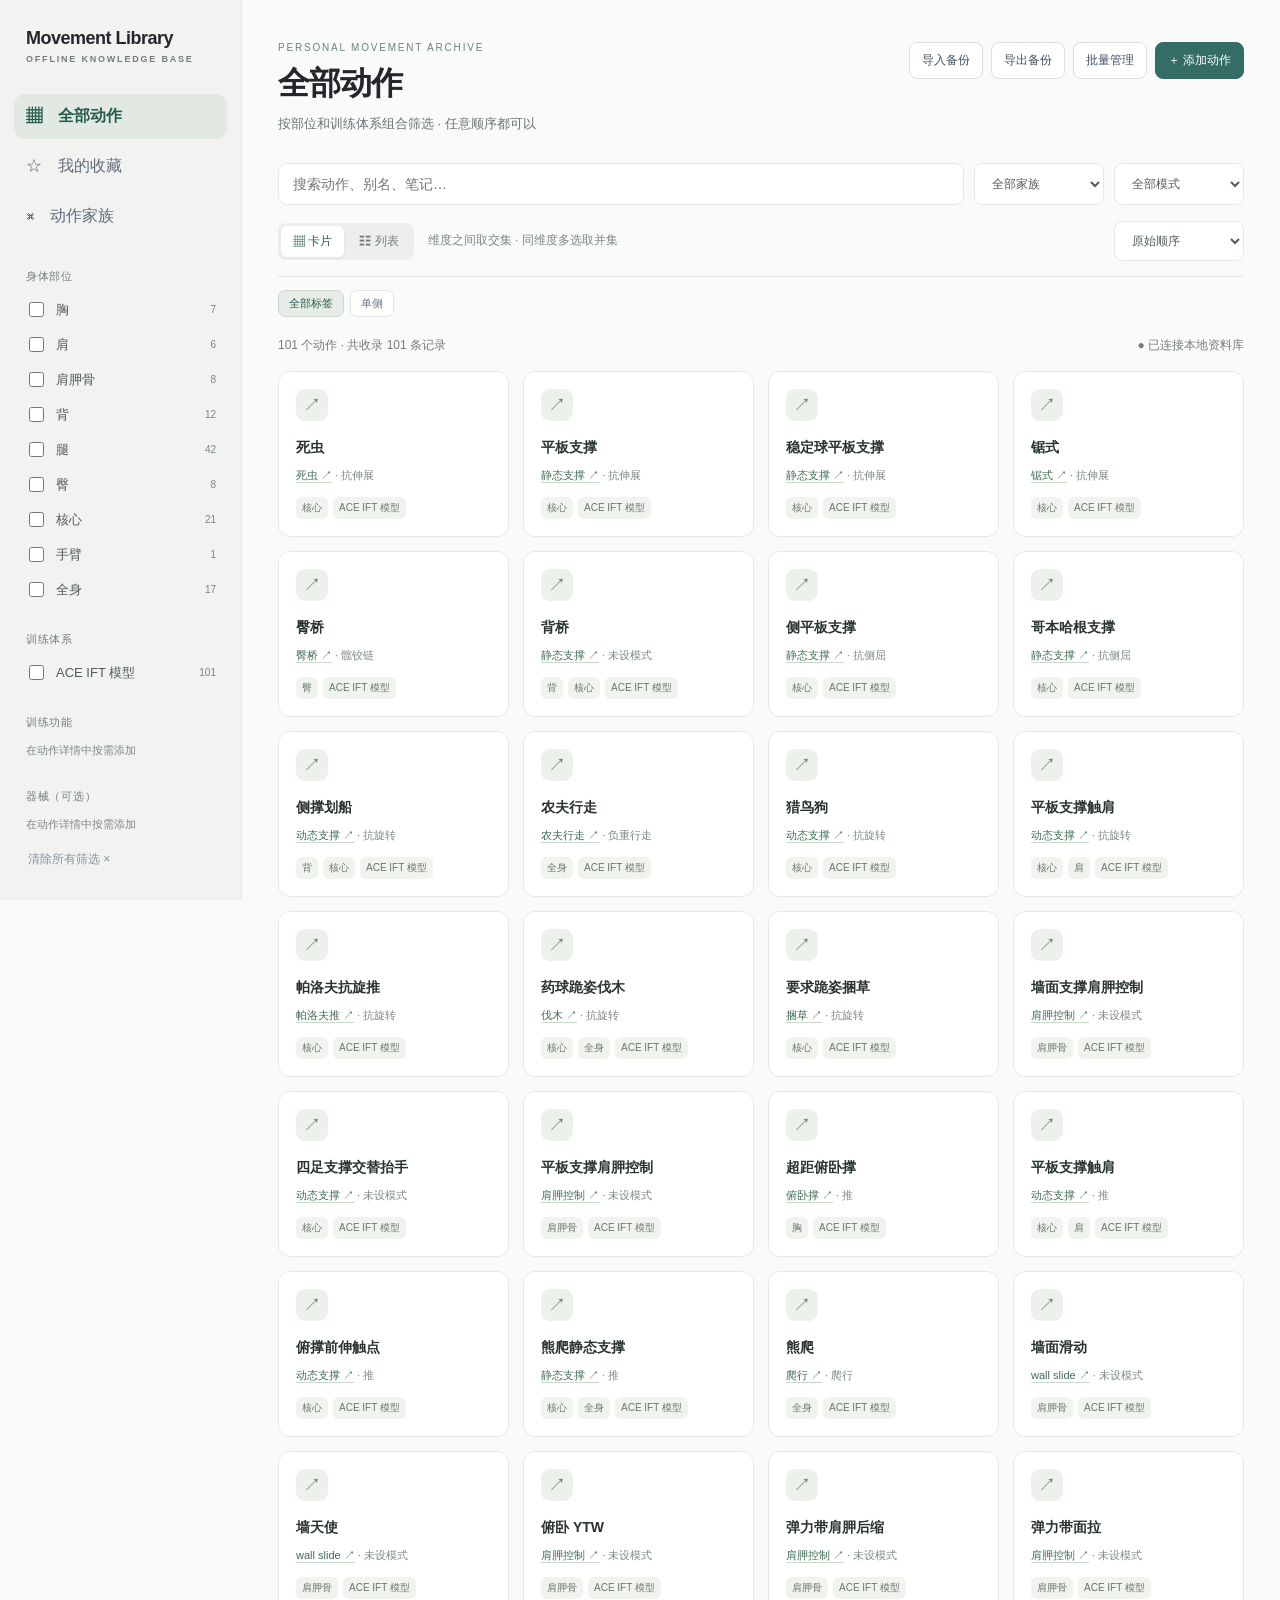
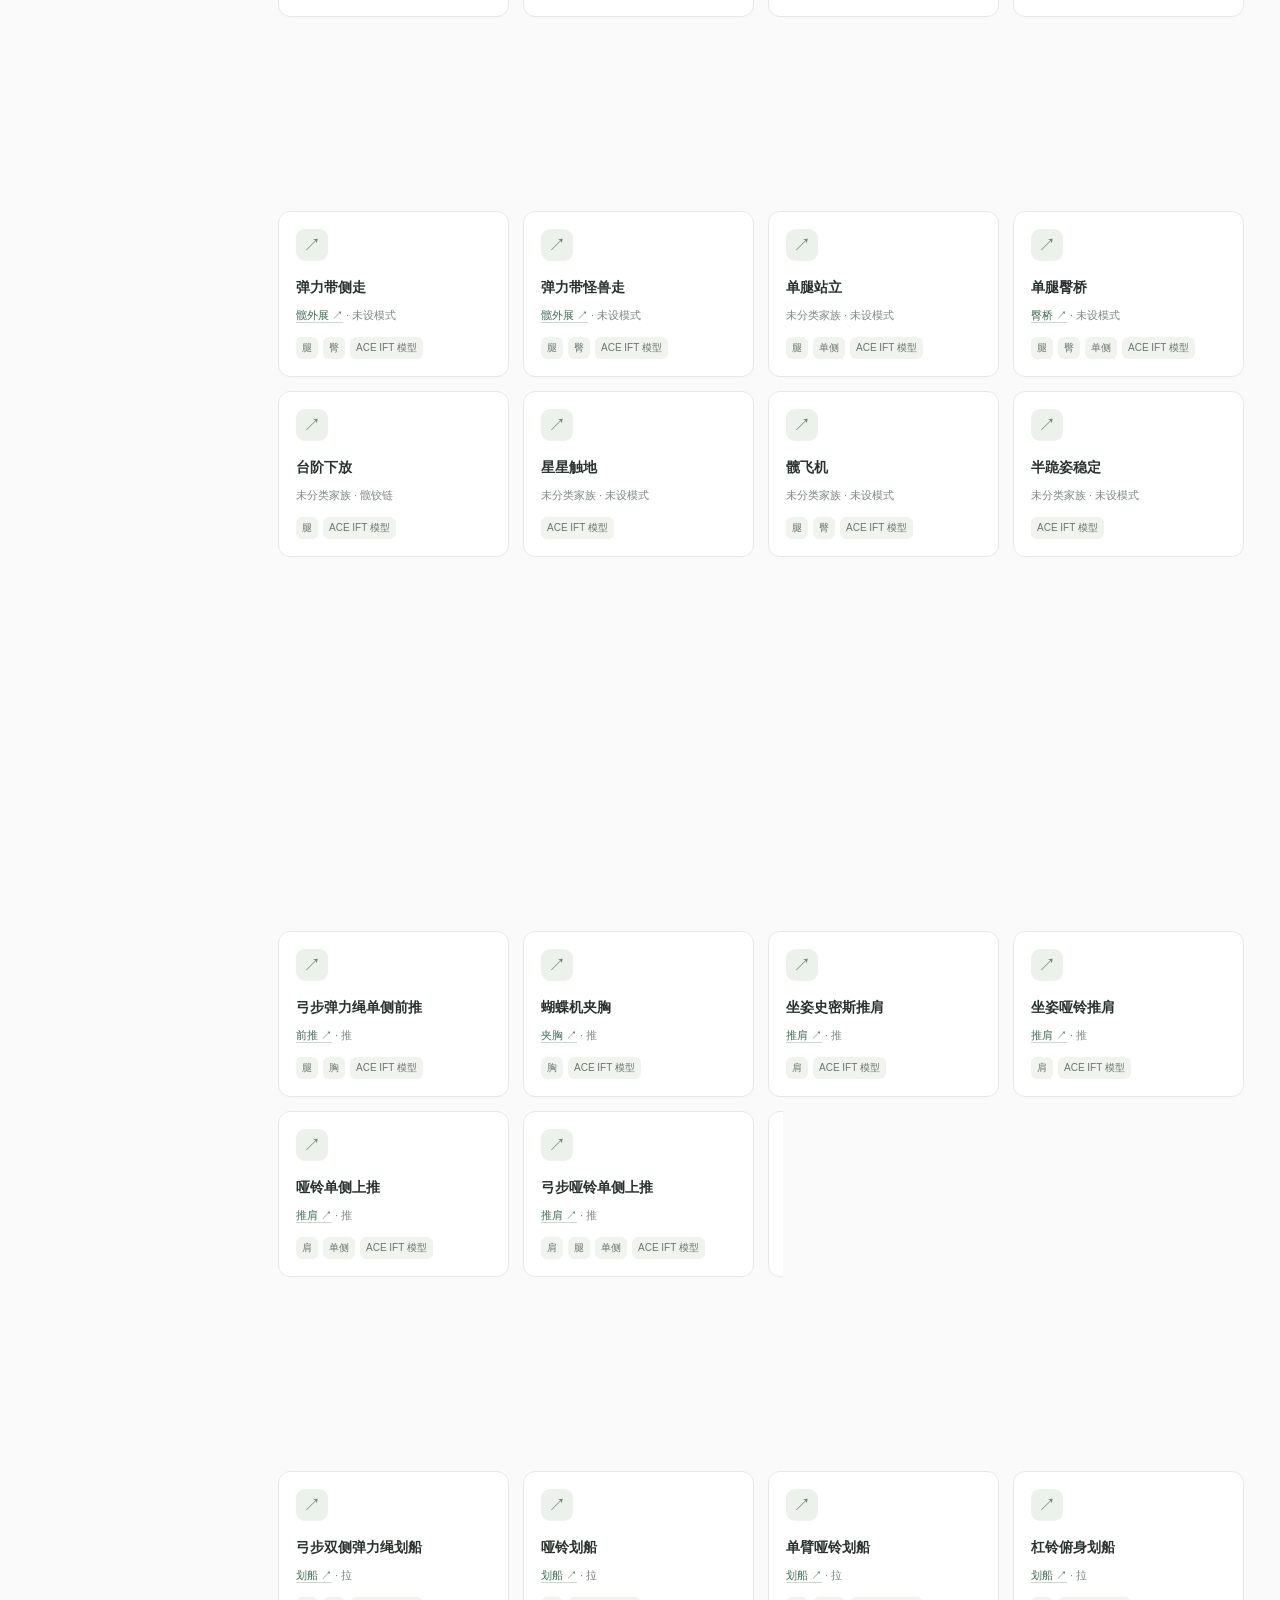
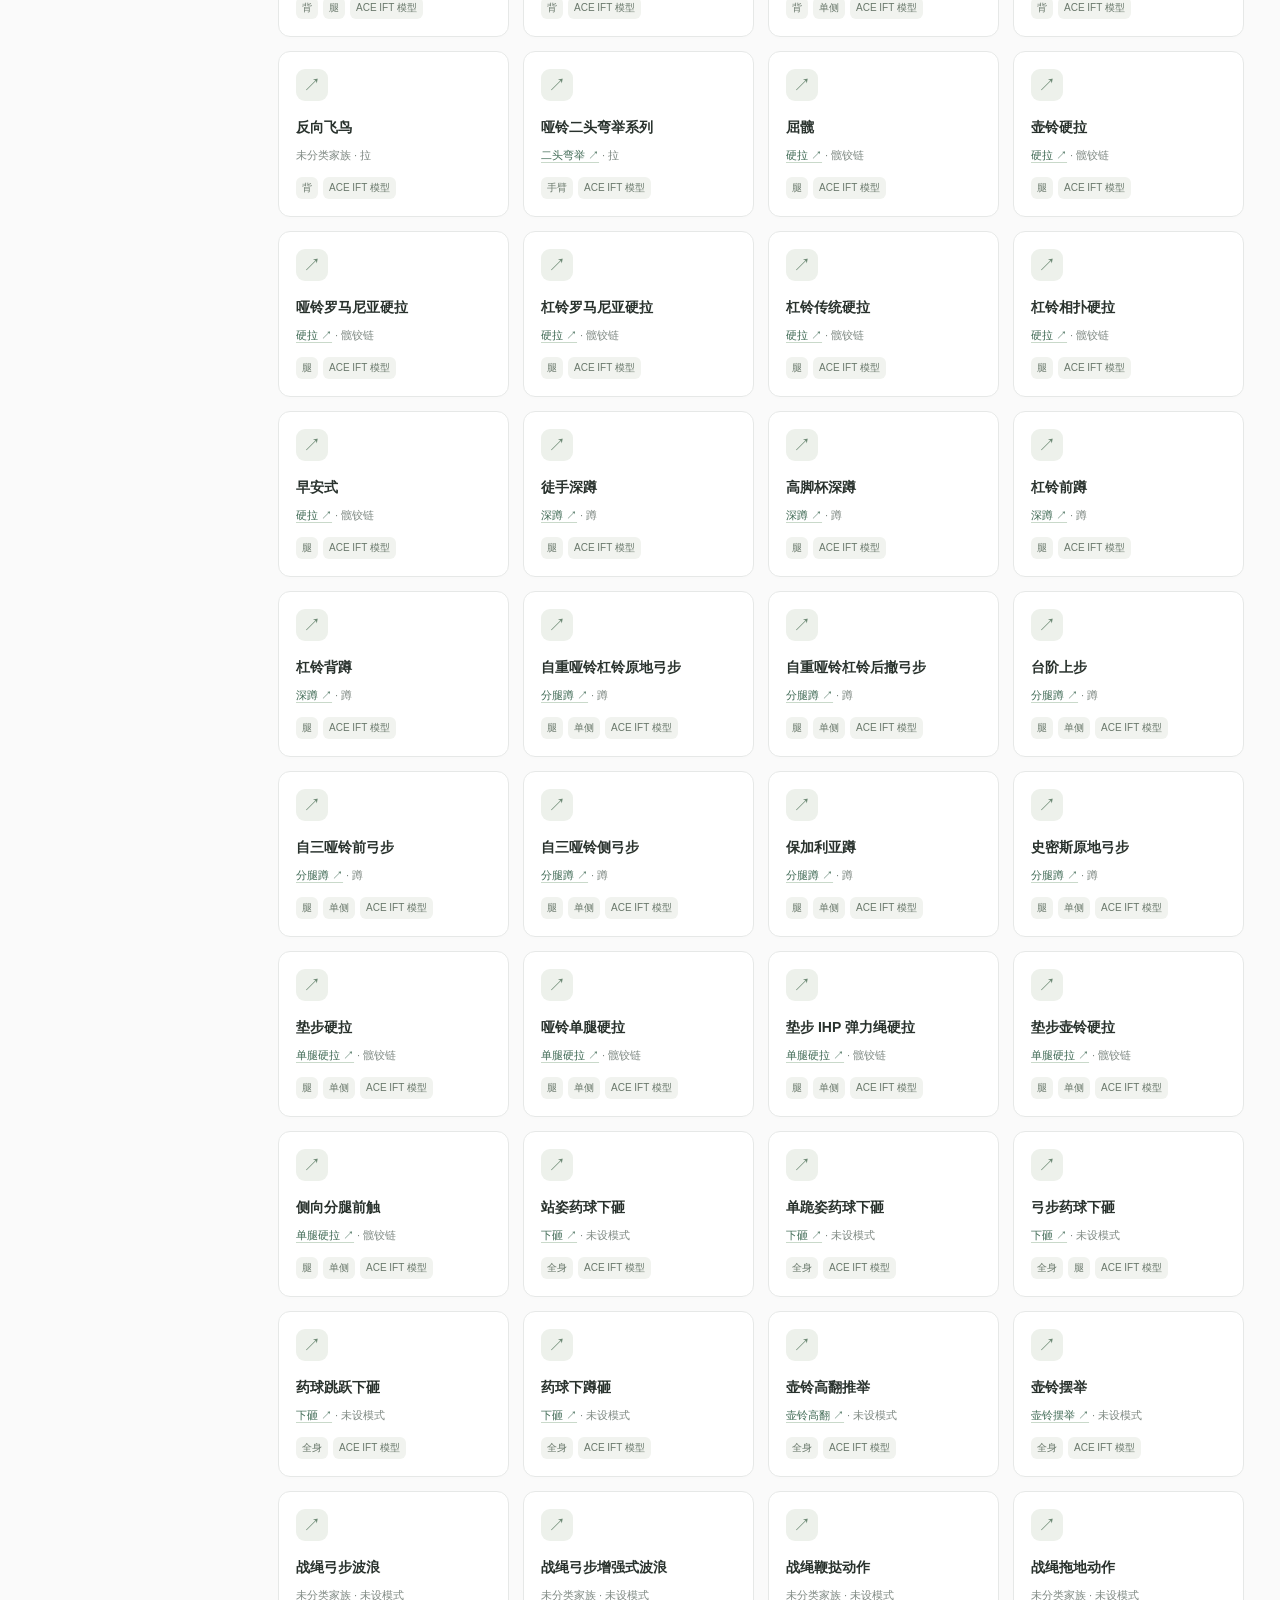
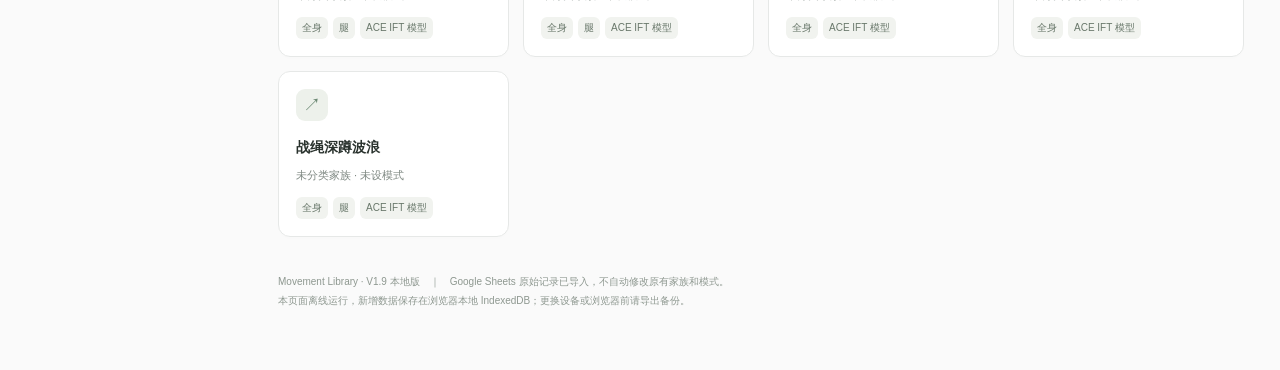
==== index.html @ ebf0c8ca "Import offline Movement Library V1.9 with original records and verified workflows" ====
<!DOCTYPE html><html lang="zh-CN"><head><meta charset="UTF-8"><meta name="viewport" content="width=device-width, initial-scale=1"><title>Movement Library · 离线动作库</title><style>
:root{font-family:-apple-system,BlinkMacSystemFont,"SF Pro Display","PingFang SC",sans-serif;color:#1b2430;background:#f7f8fa}*{box-sizing:border-box}body{margin:0}button,input,textarea,select{font:inherit}button{cursor:pointer}button:disabled{opacity:.4;cursor:default}.app{display:grid;grid-template-columns:235px 1fr;min-height:100vh}.sidebar{background:#fff;border-right:1px solid #e9ecf0;padding:30px 16px;position:sticky;top:0;height:100vh}.brand{font-weight:750;font-size:19px;letter-spacing:-.6px;padding:0 12px 28px}.brand small{display:block;font-size:11px;color:#8b96a6;letter-spacing:1.4px;margin-top:5px}.nav{width:100%;border:0;background:transparent;text-align:left;padding:12px;border-radius:11px;color:#606c7b;margin-bottom:5px}.nav.active{background:#eff3f8;color:#182534;font-weight:650}.sidehead{font-size:11px;letter-spacing:1px;color:#9aa4b1;padding:22px 12px 8px}.system-btn{font-size:13px}.sidebottom{position:absolute;bottom:24px;left:18px;right:18px;font-size:11px;color:#9aa4b1}.main{max-width:1320px;width:100%;margin:auto;padding:42px 48px 80px}.top{display:flex;align-items:center;justify-content:space-between;gap:16px}.eyebrow{font-size:12px;color:#8994a3;letter-spacing:1px}.title{font-size:30px;font-weight:720;letter-spacing:-1.2px;margin:8px 0 4px}.subtitle{color:#85909f;font-size:13px}.actions{display:flex;gap:8px;flex-wrap:wrap}.btn{border:1px solid #e1e5eb;color:#445061;background:#fff;border-radius:10px;padding:10px 14px;font-size:13px}.btn.primary{background:#202c3d;color:white;border-color:#202c3d}.toolbar{display:flex;flex-wrap:wrap;gap:10px;margin:30px 0 14px}.search{flex:1;min-width:190px;border:1px solid #e1e5eb;border-radius:10px;background:#fff;padding:12px 14px;outline:none}.select{border:1px solid #e1e5eb;background:white;padding:11px 13px;border-radius:10px;min-width:130px;color:#576373}.chips{display:flex;gap:7px;flex-wrap:wrap;margin:14px 0 26px}.chip{font-size:12px;color:#697687;border:1px solid #e2e6ec;border-radius:50px;padding:7px 12px;background:white}.chip.on{background:#233144;color:white;border-color:#233144}.meta{display:flex;justify-content:space-between;color:#8b96a4;font-size:12px;margin-bottom:15px}.cards{display:grid;grid-template-columns:repeat(auto-fill,minmax(210px,1fr));gap:16px}.card{border:1px solid #e8ebef;background:#fff;border-radius:15px;overflow:hidden;cursor:pointer;transition:transform .15s,box-shadow .15s;min-width:0}.card:hover{transform:translateY(-2px);box-shadow:0 12px 28px #1c2c4010}.cardphoto{height:124px;background:#f0f2f5;display:flex;align-items:center;justify-content:center;font-size:36px;color:#c2cbd6;overflow:hidden}.cardphoto img,.cardphoto video{width:100%;height:100%;object-fit:cover}.cardbody{padding:14px}.cardname{font-weight:650;font-size:15px;line-height:1.5;min-height:24px}.secondary{color:#9aa5b2;font-size:12px;margin-top:5px}.tags{display:flex;flex-wrap:wrap;gap:5px;margin-top:12px}.tag{font-size:11px;background:#f2f4f7;color:#7b8795;padding:5px 7px;border-radius:6px}.empty{text-align:center;padding:80px 10px;color:#9ba5b1}.panel-cover{position:fixed;inset:0;background:#1624356b;z-index:10;display:none}.panel-cover.show{display:block}.panel{position:absolute;right:0;top:0;bottom:0;width:min(580px,100%);background:#fff;overflow-y:auto;padding:30px;box-shadow:-10px 0 35px #1e293b20}.panelhead{display:flex;align-items:center;justify-content:space-between;margin-bottom:22px}.panel-title{font-size:23px;font-weight:700}.close{background:#f1f3f5;border:0;border-radius:9px;font-size:20px;padding:5px 10px}.field{margin:19px 0}.field label{display:block;color:#677486;font-size:12px;font-weight:600;margin-bottom:8px}.field input,.field textarea{width:100%;border:1px solid #e3e7ec;border-radius:9px;padding:11px;outline:none;background:#fff}.field textarea{min-height:105px;resize:vertical}.hint{font-size:12px;color:#9ba6b2;line-height:1.6}.pillrow{display:flex;gap:7px;flex-wrap:wrap}.pill{background:#f0f3f7;color:#647287;padding:6px 9px;border-radius:7px;font-size:12px}.media-grid{display:grid;grid-template-columns:repeat(3,1fr);gap:8px}.media-grid img,.media-grid video{width:100%;height:94px;object-fit:cover;border-radius:9px;background:#f4f6f8}.media-item{position:relative}.media-item button{position:absolute;right:4px;top:4px;background:#fff;border:0;border-radius:6px}.panel-actions{position:sticky;bottom:-30px;background:#fff;border-top:1px solid #eef1f5;padding:14px 0;display:flex;gap:8px}.notice{padding:11px;background:#f1f5fa;border-radius:10px;color:#677688;font-size:12px;margin-bottom:14px}.systems-grid{display:grid;grid-template-columns:repeat(auto-fill,minmax(215px,1fr));gap:14px;margin-top:24px}.system-card{padding:24px;background:white;border:1px solid #e7ebf0;border-radius:14px;cursor:pointer}.system-card h3{font-size:16px;margin:12px 0 4px}.system-card p{color:#9aa4b1;font-size:12px;margin:0}.system-card .glyph{font-size:28px;color:#8ba3bb}.footer{color:#b0b9c4;font-size:11px;margin-top:35px;line-height:1.8}@media(max-width:800px){.app{grid-template-columns:1fr}.sidebar{position:static;height:auto;padding:15px;display:flex;align-items:center;gap:8px;flex-wrap:wrap}.brand{padding:0 8px;font-size:16px}.brand small,.sidehead,.sidebottom,.system-btn{display:none}.nav{width:auto;margin:0;padding:9px}.main{padding:25px 18px}.title{font-size:25px}.top{align-items:flex-start;flex-direction:column}.panel{padding:20px}}
.sidebar{overflow-y:auto;scrollbar-width:thin;padding-bottom:72px}.sidebottom{position:relative;bottom:auto;left:auto;right:auto;margin:24px 12px}.sidehead{padding-top:19px}.sidefilter{display:flex;align-items:center;gap:9px;padding:7px 11px;border-radius:9px;font-size:13px;cursor:pointer;color:#3e4c5c}.sidefilter:hover{background:#f3f6f9}.sidefilter input{accent-color:#1c2735;width:15px;height:15px}.sidefilter span{flex:1}.sidefilter small{color:#9aa4b1}.clearSide{background:transparent;border:none;color:#8491a0;font-size:12px;margin:13px 8px;cursor:pointer}.check-grid{display:flex;flex-wrap:wrap;gap:8px}.tick{display:inline-flex;align-items:center;gap:5px;padding:7px 9px;background:#f5f7fa;border-radius:8px;font-size:12px}.tick input{accent-color:#1f2937}
.bulkbar{display:none;align-items:center;justify-content:space-between;gap:12px;background:#edf2f8;border:1px solid #dbe3ed;border-radius:12px;padding:12px 15px;margin:12px 0 17px;flex-wrap:wrap}.bulkbar.show{display:flex}.bulkcheck{display:none;position:absolute;top:11px;left:11px;width:21px;height:21px;z-index:2;accent-color:#202c3d;cursor:pointer}.card{position:relative}.bulk-on .bulkcheck{display:block}.bulk-on .card{cursor:default}.bulk-on .card.selected{outline:2px solid #233144;outline-offset:-2px;background:#f8fafc}.bulkmask{position:fixed;inset:0;background:#17223378;z-index:30;display:none;align-items:center;justify-content:center;padding:15px}.bulkmask.show{display:flex}.bulkmodal{background:white;border-radius:18px;padding:24px;width:min(590px,100%);max-height:90vh;overflow-y:auto;box-shadow:0 20px 65px #0002}.bulkrow{display:grid;grid-template-columns:112px 1fr;gap:10px;align-items:center;margin:13px 0}.bulkrow select,.bulkrow input:not([type="checkbox"]){width:100%;min-width:0;padding:10px;border-radius:9px;border:1px solid #dee4ec;background:white}.bulkrow .pair{display:grid;grid-template-columns:110px 1fr;gap:8px}.bulkhelp{font-size:12px;color:#8793a2;line-height:1.6}.bulkfoot{display:flex;justify-content:flex-end;gap:8px;margin-top:22px}.bulk-title{font-weight:700;font-size:19px;margin:0 0 5px}@media(max-width:600px){.bulkrow{grid-template-columns:1fr}.bulkrow .pair{grid-template-columns:100px 1fr}}
.bulk-checklist{border:1px solid #dee4ec;border-radius:9px;padding:7px;display:grid;grid-template-columns:repeat(2,minmax(0,1fr));gap:3px 8px;max-height:180px;overflow:auto;align-content:start}.bulk-checklist label{display:flex;align-items:center;gap:6px;font-size:13px;padding:6px;border-radius:6px;cursor:pointer}.bulk-checklist label:hover{background:#f2f5f8}.bulk-checklist input{accent-color:#202c3d;flex:0 0 auto}.bulk-preview{font-size:12px;line-height:1.7;color:#5f6b7e;border-radius:9px;background:#f4f6f9;padding:10px 12px;margin-top:12px}.bulk-error{color:#a12626}.bulkmodal .pair{align-items:start}@media(max-width:600px){.bulk-checklist{grid-template-columns:repeat(2,minmax(0,1fr))}}

/* V1.7: batch editor layout, scoped inputs, responsive spacing */
.bulkmask{padding:20px;align-items:center}
.bulkmodal{width:min(760px,100%);max-height:min(90dvh,900px);padding:0;display:flex;flex-direction:column;overflow:hidden;border-radius:20px}
.bulkmodal > .panelhead{padding:25px 28px 18px;margin:0;flex:0 0 auto;border-bottom:1px solid #edf0f4}
.bulk-title{font-size:20px;letter-spacing:-.3px}
.bulkmodal .bulk-body{padding:10px 28px 16px;overflow-y:auto;min-height:0;flex:1 1 auto;overscroll-behavior:contain}
.bulkmodal .bulkrow{grid-template-columns:112px minmax(0,1fr);align-items:start;gap:16px;margin:16px 0}
.bulkmodal .bulkrow > label{font-size:14px;font-weight:600;color:#354254;padding-top:12px;white-space:nowrap}
.bulkmodal .bulkrow .pair{grid-template-columns:132px minmax(0,1fr);gap:12px;align-items:start;min-width:0}
.bulkmodal .bulkrow select,.bulkmodal .bulkrow input:not([type="checkbox"]){font-size:14px;height:43px;padding:10px 12px;min-width:0}
.bulkmodal .bulk-checklist{grid-template-columns:repeat(3,minmax(0,1fr));gap:6px;max-height:192px;overflow-y:auto;padding:8px;border-radius:10px;align-items:start}
.bulkmodal .bulk-checklist label{display:flex;align-items:center;justify-content:flex-start;gap:8px;min-width:0;min-height:36px;padding:7px 8px;font-size:13px;font-weight:400;line-height:1.35;white-space:normal;word-break:keep-all;overflow-wrap:anywhere;border-radius:7px}
.bulkmodal .bulk-checklist input[type="checkbox"]{appearance:auto;display:block;width:16px!important;height:16px!important;min-width:16px!important;max-width:16px!important;flex:0 0 16px;margin:0;padding:0;accent-color:#202c3d;border:0}
.bulkmodal .bulk-checklist label:has(input:checked){background:#eaf0f8;color:#202c3d}
.bulkmodal .bulkhelp{font-size:12px;line-height:1.6}
.bulkmodal .bulk-preview{font-size:12px;line-height:1.6;margin-top:14px}
.bulkmodal .bulkfoot{flex:0 0 auto;margin:0;padding:16px 28px 22px;border-top:1px solid #edf0f4;background:#fff;display:flex;align-items:center;justify-content:flex-end;gap:10px}
.bulkmodal .bulkfoot .btn{font-size:14px;padding:11px 16px}
@media(max-width:700px){.bulkmask{padding:10px}.bulkmodal{max-height:94dvh;border-radius:14px}.bulkmodal > .panelhead{padding:18px}.bulkmodal .bulk-body{padding:8px 18px 16px}.bulkmodal .bulkrow{grid-template-columns:1fr;gap:7px;margin:14px 0}.bulkmodal .bulkrow>label{padding:0}.bulkmodal .bulkrow .pair{grid-template-columns:112px minmax(0,1fr);gap:8px}.bulkmodal .bulk-checklist{grid-template-columns:repeat(2,minmax(0,1fr))}.bulkmodal .bulkfoot{padding:12px 18px 16px}}
@media(max-width:420px){.bulkmodal .bulkrow .pair{grid-template-columns:1fr}.bulkmodal .bulk-checklist{grid-template-columns:repeat(2,minmax(0,1fr))}}

.bulkmodal .bulk-preview.bulk-success{background:#eaf6ef;color:#16653c}
.bulkmodal .bulk-preview.bulk-error{background:#fff0f0;color:#ab2929}
.bulkmodal .bulkfoot button:disabled{opacity:.55;cursor:wait}
/* V1.8: quiet native surfaces, compact image-free records, clear view controls. */
:root{color:#24262b;background:#fafafa;--accent:#336d64;--line:#e6e8e7;--muted:#6b7375}button,input,select,textarea{transition:border-color .15s,background .15s}button:focus-visible,input:focus-visible,select:focus-visible,textarea:focus-visible,[tabindex]:focus-visible{outline:3px solid #79a99e;outline-offset:3px}.app{grid-template-columns:242px minmax(0,1fr)}.sidebar{background:#f2f3f1;border-color:var(--line);padding:28px 14px 24px}.brand{font-size:18px;letter-spacing:-.5px;padding-bottom:30px}.brand small{font-size:9px;letter-spacing:1.8px;color:#747f79}.nav.active{background:#e2e9e3;color:#285c50}.sidehead{font-size:11px;letter-spacing:.7px;color:#747f79;padding-top:25px}.sidefilter{color:#515b58;padding:7px 11px}.sidefilter:has(input:checked){background:#e2e9e3;color:#285c50}.sidefilter input,.tick input,.bulkcheck{accent-color:var(--accent)}.sidefilter small{font-size:10px;font-variant-numeric:tabular-nums;color:#7b8580}.main{padding:42px 36px 60px;max-width:1550px;margin:0 auto}.top{align-items:flex-start}.eyebrow{font-size:10px;letter-spacing:1.8px;color:#6e837a}.title{font-size:32px;letter-spacing:-1px;margin:9px 0}.subtitle{font-size:13px;color:var(--muted)}.btn{border-color:#dedfdd;border-radius:8px;padding:9px 12px;font-size:12px}.btn:hover{background:#f0f2ef}.btn.primary{background:var(--accent);border-color:var(--accent)}.btn.primary:hover{background:#285b52}.toolbar{margin:30px 0 16px}.search{border-color:var(--line);border-radius:9px;font-size:14px}.select{font-size:12px;color:#525c58;border-color:var(--line);border-radius:8px}.viewbar{display:flex;align-items:center;gap:14px;border-bottom:1px solid var(--line);padding-bottom:15px}.viewbar>.select{margin-left:auto}.segments{display:flex;gap:3px;padding:3px;background:#eeefed;border-radius:8px;flex-shrink:0}.segments button{border:0;background:transparent;padding:7px 12px;border-radius:6px;color:#737b77;font-size:12px}.segments button[aria-pressed=true]{background:#fff;color:#2d5b50;box-shadow:0 1px 4px #0000000d}.chips{margin:13px 0 20px;gap:6px}.chip{border-radius:7px;padding:5px 10px;background:#fff;font-size:11px}.chip.on{background:#e6ede7;color:#285c50;border-color:#ccd9cf}.active-filters{display:flex;flex-wrap:wrap;gap:6px;margin-top:12px}.active-filters:empty{display:none}.active-filters button{background:#edf2ee;color:#326152;border:1px solid #d9e3da;border-radius:6px;padding:6px 9px;font-size:11px}.meta{color:#747e79;margin-bottom:17px;gap:10px;flex-wrap:wrap}.cards{grid-template-columns:repeat(auto-fill,minmax(225px,1fr));gap:14px}.card{border-color:var(--line);border-radius:12px;padding:17px;box-shadow:0 2px 4px #00000002}.card:hover{transform:translateY(-1px);border-color:#bfcfc4;box-shadow:0 5px 18px #263e3008}.cardphoto{height:32px;width:32px;background:#edf1eb;color:#6c8974;border-radius:9px;font-size:18px;margin-bottom:16px}.cardphoto.has-media{height:150px;width:calc(100% + 34px);margin:-17px -17px 16px;border-radius:0}.cardbody{padding:0}.cardname{font-size:14px;color:#29322d}.secondary{color:#7e8882;font-size:11px;margin-top:7px}.tags{margin-top:14px;gap:5px}.tag{background:#f1f3ef;color:#69786b;font-size:10px;padding:4px 6px}.bulk-on .cardphoto{margin-left:26px}.bulk-on .card.selected{outline-color:var(--accent);background:#f5f8f4}.bulkbar{position:sticky;top:12px;z-index:4;background:#e8efe9;border-color:#d7e1d8}.listhead{display:none}.list-mode .cards{display:flex;flex-direction:column;gap:0;border:1px solid var(--line);border-radius:10px;overflow:hidden;background:#fff}.list-mode .card{display:flex;border:0;border-bottom:1px solid #edf0eb;border-radius:0;box-shadow:none;padding:15px 18px;align-items:center;gap:14px}.list-mode .card:last-child{border-bottom:0}.list-mode .card:hover{transform:none;background:#f5f8f4}.list-mode .cardphoto{display:none}.list-mode .cardbody{display:grid;grid-template-columns:1.1fr 1fr 1.4fr;align-items:center;gap:16px;width:100%}.list-mode .cardname{font-size:13px}.list-mode .secondary,.list-mode .tags{margin:0}.list-mode .listhead{display:grid;grid-template-columns:1.1fr 1fr 1.4fr;gap:16px;padding:0 18px 12px;font-size:11px;color:#7e8882}.list-mode.bulk-on .cardbody{padding-left:28px}.list-mode .bulkcheck{top:15px;left:14px}.panel{width:min(640px,100%);padding:28px 30px}.panel-title{font-size:22px}.panelhead{position:sticky;top:-28px;background:#fff;z-index:3;padding:15px 0;border-bottom:1px solid var(--line)}.field{margin:22px 0}.field>label{font-size:12px;color:#626e67}.field .tick{display:inline-flex;align-items:center;margin:0;font-size:12px;padding:8px 10px;background:#f2f4f0}.field .tick input{width:15px;height:15px;margin:0;flex:none;padding:0}.check-grid{gap:6px}.field summary{font-size:13px;color:#3f5e4e;cursor:pointer}.hint{color:#7d8780}.notice{background:#f0f4ef;color:#647862}.panel-actions{bottom:-28px;z-index:3;padding:15px 0}.bulkmodal{border-radius:16px}.bulkmodal .bulkrow>label{color:#516051}.bulkmodal .bulk-checklist label:has(input:checked){background:#e6eee5;color:#2d5f50}.bulkmodal .bulk-checklist input[type=checkbox]{accent-color:var(--accent)}.bulk-preview{background:#f1f5ef}.relation-options{max-height:180px;overflow:auto;border:1px solid var(--line);border-radius:8px;margin-top:8px}.relation-options label{display:flex;gap:8px;align-items:center;padding:9px 10px;font-weight:400;margin:0;font-size:12px}.relation-options input{width:15px;height:15px;flex:none}.relation-options label:hover{background:#f3f5ef}.connections{display:flex;flex-wrap:wrap;gap:6px;margin-top:12px}.connections button{font-size:11px;border:1px solid var(--line);background:#f6f8f4;padding:7px 9px;border-radius:6px;color:#436450}.connections p{width:100%;font-size:11px;color:#7d8780;margin:5px 0}.media-grid{grid-template-columns:repeat(2,minmax(0,1fr))}.media-item{background:#f4f6f2;border:1px solid var(--line);border-radius:9px;padding:8px;min-width:0}.media-item img,.media-item video{height:150px;object-fit:contain}.media-item a{font-size:11px;color:#376f61;overflow-wrap:anywhere;display:block;padding:8px 2px}.media-item button{font-size:12px;padding:4px 7px;border:1px solid var(--line)}.toast{position:fixed;bottom:25px;left:50%;transform:translateX(-50%);background:#2e5b4c;color:white;padding:14px 20px;border-radius:10px;z-index:100;font-size:13px;max-width:90vw;box-shadow:0 8px 28px #0002}.toast.error{background:#963e37}.footer{color:#8e9890;font-size:10px;line-height:1.9}.empty{grid-column:1/-1}.field-error{color:#a33b35;font-size:13px;background:#fff0ed;padding:12px;border-radius:8px;margin-bottom:15px}
@media(min-width:1500px){.main{padding:50px 54px}.cards{grid-template-columns:repeat(auto-fill,minmax(240px,1fr))}}
@media(max-width:1000px){.top{flex-direction:column}.viewbar .hint{display:none}.main{padding:30px 24px}.app{grid-template-columns:220px minmax(0,1fr)}}
@media(max-width:700px){.app{display:block}.sidebar{height:auto;position:static;display:block;padding:18px}.brand{padding:0 0 12px}.brand small{display:block}.nav{width:auto;display:inline-block}.sidebar .sidehead,.sidebar #sideParts,.sidebar #sideSystems,.sidebar #sideFunctions,.sidebar #sideEquipment,.sidebar .sidebottom,.sidebar .clearSide{display:none}.sidebar.filters-open .sidehead{display:block}.sidebar.filters-open #sideParts,.sidebar.filters-open #sideSystems,.sidebar.filters-open #sideFunctions,.sidebar.filters-open #sideEquipment{display:flex;flex-wrap:wrap}.sidebar.filters-open .clearSide{display:block}.mobile-filter{display:inline-block!important}.sidefilter{font-size:12px}.main{padding:24px 16px}.cards{grid-template-columns:repeat(auto-fill,minmax(190px,1fr))}.title{font-size:28px}.toolbar{gap:8px}.search{flex-basis:100%}.toolbar .select{flex:1;min-width:0}.viewbar{gap:6px}.list-mode .cardbody{grid-template-columns:1fr 1fr}.list-mode .tags{grid-column:1/-1}.listhead{display:none!important}.panel{padding:20px}.panel-actions{bottom:-20px}.viewbar .select{max-width:115px}.bulkbar{top:0}.bulkbar .actions{gap:5px}.bulkbar .btn{padding:8px;font-size:11px}}

/* Family directory and a read-first relationship browser. */
[hidden]{display:none!important}.family-intro{margin:28px 0 20px}.family-intro>p{color:#4f6556;font-size:17px}.family-intro .search{display:block;width:100%;max-width:480px;margin:14px 0}.family-directory{display:grid;grid-template-columns:repeat(auto-fill,minmax(230px,1fr));gap:14px}.family-tile{text-align:left;border:1px solid var(--line);background:#fff;border-radius:12px;padding:20px;display:grid;grid-template-columns:1fr auto;gap:12px;color:#344b3c}.family-tile:hover{background:#f2f7f1;border-color:#9bb8a3}.family-symbol{grid-column:1/-1;color:#719579;font-size:23px}.family-tile strong{font-size:16px}.family-total{font-size:11px;align-self:center;color:#6d8271}.family-examples{grid-column:1/-1;font-size:11px;line-height:1.7;color:#839086}.family-inline{border:0;background:none;padding:0;color:#426c57;font-size:inherit;text-align:left;text-decoration:underline;text-decoration-color:#c9d9ca;text-underline-offset:3px}.family-inline:hover{color:#204d35}.bulk-on .family-inline{pointer-events:none;color:inherit;text-decoration:none}.record-read>.field,.record-read>.panel-actions{display:none}.reader-toolbar{display:flex;justify-content:space-between;align-items:center;gap:10px;margin:18px 0}.reader-title{font-size:29px;margin:24px 0 8px;line-height:1.4;letter-spacing:-.6px}.reader-aliases{color:#77857b;font-size:12px;line-height:1.6;margin:6px 0 16px}.reader-meta{display:flex;flex-wrap:wrap;gap:6px;margin:15px 0 22px}.reader-family{border:1px solid #dce7db;background:#f3f7f0;padding:16px;border-radius:11px;display:flex;align-items:center;justify-content:space-between;gap:12px}.reader-family small{display:block;font-size:10px;color:#748b74;margin-bottom:6px}.reader-family strong{font-size:16px;font-weight:600;color:#3a6046}.reader-family .btn{font-size:11px;white-space:normal}.relation-heading{display:flex;align-items:center;justify-content:space-between;gap:8px;margin:27px 0 14px}.relation-heading h2{font-size:17px;margin:0;color:#374b3d}.relation-heading .hint{font-size:11px}.connection-groups{display:grid;grid-template-columns:1fr 1fr;gap:12px}.connection-group{border:1px solid var(--line);border-radius:10px;padding:14px;min-width:0;align-self:start}.connection-group h3{display:flex;justify-content:space-between;gap:6px;font-size:11px;color:#6a7c6d;margin:0 0 11px;font-weight:500}.connection-group h3>span{background:#edf2e9;border-radius:5px;padding:1px 5px;font-size:10px}.connection-card{display:flex;flex-direction:column;gap:5px;width:100%;text-align:left;padding:11px 10px;background:#f5f8f2;border:1px solid #e8eee2;border-radius:7px;color:#365b41;margin-top:6px}.connection-card:hover{background:#e8f0e2;border-color:#b7c9ad}.connection-card>span{font-size:13px;line-height:1.5}.connection-card small{color:#8a9a83;font-size:10px}.reader-empty{font-size:11px;color:#8b958a;line-height:1.8;margin:0;padding:5px 0}.reader-section{margin:28px 0}.reader-section h3{font-size:13px;font-weight:600;color:#4a604e}.reader-notes{white-space:pre-wrap;font-size:14px;line-height:1.9;color:#48564b}.reader-media-grid{display:grid;grid-template-columns:1fr 1fr;gap:10px}.reader-media{min-width:0;background:#f4f6f1;border-radius:8px;padding:8px}.reader-media img,.reader-media video{width:100%;max-height:260px;object-fit:contain;border-radius:5px}.reader-media a,.reader-link{display:block;font-size:12px;color:#426f52;padding:8px 0;overflow-wrap:anywhere}#editToolbar{display:flex;align-items:center;gap:12px;margin-bottom:16px}#editToolbar .hint{font-size:11px}
@media(max-width:700px){.family-directory{grid-template-columns:1fr}.connection-groups{grid-template-columns:1fr}.reader-family{align-items:flex-start;flex-direction:column}.reader-title{font-size:25px}.reader-media-grid{grid-template-columns:1fr}.reader-toolbar{position:sticky;top:28px;background:#fff;z-index:2;padding:8px 0}}

</style></head><body><div class="app"><aside class="sidebar"><div class="brand">Movement Library<small>OFFLINE KNOWLEDGE BASE</small></div><button class="nav active" data-view="all">▦　全部动作</button><button class="nav" data-view="favorites">☆　我的收藏</button><div class="sidehead">身体部位</div><div id="sideParts"></div><div class="sidehead">训练体系</div><div id="sideSystems"></div><div class="sidehead">训练功能</div><div id="sideFunctions"></div><div class="sidehead">器械（可选）</div><div id="sideEquipment"></div><button class="clearSide" id="clearFilters">清除所有筛选 ×</button><div class="sidebottom">本地离线 · 数据仅保存在此浏览器<br>请定期导出备份</div></aside><main class="main"><div class="top"><div><div class="eyebrow">PERSONAL MOVEMENT ARCHIVE</div><h1 class="title" id="pageTitle">全部动作</h1><div class="subtitle" id="pageSubtitle">从训练体系与动作维度探索你的知识库</div></div><div class="actions"><button class="btn" id="importBtn">导入备份</button><button class="btn" id="exportBtn">导出备份</button><button class="btn" id="bulkToggle">批量管理</button><button class="btn primary" id="addBtn">＋ 添加动作</button></div></div><div id="libraryPage"><div class="toolbar"><input class="search" id="search" aria-label="搜索动作" placeholder="搜索动作、别名、笔记…"><select class="select" id="family" aria-label="动作家族"><option value="">全部家族</option></select><select class="select" id="mode" aria-label="动作模式"><option value="">全部模式</option></select></div><div class="viewbar"><div class="segments"><button id="gridView" aria-pressed="true">▦ 卡片</button><button id="listView" aria-pressed="false">☷ 列表</button></div><span class="hint">维度之间取交集 · 同维度多选取并集</span><select id="sortOrder" class="select" aria-label="排序"><option value="original">原始顺序</option><option value="name">名称排序</option><option value="recent">最近修改</option></select></div><div id="activeFilters" class="active-filters"></div><div class="chips" id="chips"></div><div class="meta"><span id="count" role="status"></span><span id="storageState">正在打开本地资料库…</span></div><div class="listhead"><span>动作名称</span><span>家族 / 模式</span><span>部位 / 体系</span></div><div class="bulkbar" id="bulkBar"><span id="bulkCount">已选 0 个</span><div class="actions"><button class="btn" id="selectVisible">选择当前筛选结果</button><button class="btn" id="unselectAll">取消选择</button><button class="btn primary" id="openBulk">批量修改</button></div></div><div class="cards" id="cards"></div></div><div class="footer">Movement Library · V1.9 本地版　｜　Google Sheets 原始记录已导入，不自动修改原有家族和模式。<br>本页面离线运行，新增数据保存在浏览器本地 IndexedDB；更换设备或浏览器前请导出备份。</div></main></div><div class="panel-cover" id="cover"><section class="panel"><div class="panelhead"><span class="panel-title" id="panelTitle">动作详情</span><button class="close" id="close">×</button></div><div class="notice" id="sourceNote">来源 · ACE IFT 模型</div><div class="field"><label>动作名称 *</label><input id="editName" placeholder="动作名称"></div><div class="field"><label>动作家族</label><input id="editFamily" list="famList" placeholder="例如：深蹲"><datalist id="famList"></datalist></div><div class="field"><label>动作模式</label><input id="editMode" list="modeList" placeholder="例如：推"><datalist id="modeList"></datalist></div><div class="field"><label>所属训练体系（逗号分隔）</label><input id="editSystems" value="ACE IFT 模型"></div><div class="field"><label>别名（逗号分隔）</label><input id="editAliases" placeholder="英文名、其他体系名称…"></div><div class="field"><label>标签（逗号分隔）</label><input id="editTags" placeholder="单侧、热身、下肢…"></div><div class="field"><label>身体部位（可多选）</label><div id="partEditor" class="check-grid"></div></div><div class="field"><label for="editFunctions">训练功能（可选，逗号分隔）</label><input id="editFunctions" list="functionList" placeholder="例如：活动度、稳定性、力量"><datalist id="functionList"><option>活动度</option><option>稳定性</option><option>力量</option><option>爆发力</option><option>耐力</option></datalist></div><div class="field"><label for="editEquipment">器械（可选，逗号分隔）</label><input id="editEquipment" list="equipmentList" placeholder="例如：徒手、哑铃、弹力带"><datalist id="equipmentList"></datalist></div><details class="field"><summary style="cursor:pointer;font-weight:600;font-size:13px">热力图数据 · 关联肌群（可选）</summary><div class="hint" style="margin:9px 0">原始表格未提供肌群数据。这里仅预留编辑位置，不参与侧栏筛选；未关联的动作不会显示肌肉热力图。</div><div id="muscleEditor" class="check-grid"></div></details><details class="field" open><summary>动作关联 <span class="hint">可选</span></summary><label for="editParent" style="margin-top:12px">变式来源 / 基础动作</label><select id="editParent" class="select" style="width:100%"></select><label for="relationSearch" style="margin-top:14px">相关动作 · 保存后自动建立双向链接</label><input id="relationSearch" placeholder="搜索要关联的动作"><div id="relatedEditor" class="relation-options"></div><div id="recordConnections" class="connections"></div></details><div class="field"><label>动作笔记（可选）</label><textarea id="editNotes" placeholder="记录技术要点或自己的理解…"></textarea></div><div class="field"><label>参考链接（每行一个）</label><textarea id="editLinks" style="min-height:65px" placeholder="https://..."></textarea></div><div class="field"><label>图片、视频与附件（保存在浏览器本地）</label><input type="file" id="mediaInput" multiple><div class="hint">可多选。较大的视频可能受浏览器存储配额限制，请保留独立备份。</div><div class="media-grid" id="mediaGrid" style="margin-top:12px"></div></div><div class="panel-actions"><button class="btn primary" id="save">保存修改</button><button class="btn" id="fav">☆ 收藏</button><button class="btn" id="delete" style="margin-left:auto">删除</button></div></section></div><div class="bulkmask" id="bulkMask"><section class="bulkmodal"><div class="panelhead"><div><div class="bulk-title">批量修改动作</div><div class="bulkhelp" id="bulkSummary">仅修改明确选择的字段，其他数据保持不变。</div></div><button class="close" id="bulkClose">×</button></div><div class="bulk-body"><div class="bulkrow"><label>身体部位</label><div class="pair"><select id="bulkPartsOp"><option value="keep">不修改</option><option value="add">添加</option><option value="remove">移除</option><option value="replace">替换</option><option value="clear">清空</option></select><div id="bulkParts" class="bulk-checklist"></div></div></div><div class="bulkrow"><label>训练体系</label><div class="pair"><select id="bulkSystemsOp"><option value="keep">不修改</option><option value="add">添加</option><option value="remove">移除</option><option value="replace">替换</option><option value="clear">清空</option></select><input id="bulkSystems" list="bulkSystemList" placeholder="多个用逗号分隔"><datalist id="bulkSystemList"></datalist></div></div><div class="bulkrow"><label>标签</label><div class="pair"><select id="bulkTagsOp"><option value="keep">不修改</option><option value="add">添加</option><option value="remove">移除</option><option value="replace">替换</option><option value="clear">清空</option></select><input id="bulkTags" placeholder="例如：单侧、热身"></div></div><div class="bulkrow"><label>训练功能</label><div class="pair"><select id="bulkFunctionsOp"><option value="keep">不修改</option><option value="add">添加</option><option value="remove">移除</option><option value="replace">替换</option><option value="clear">清空</option></select><input id="bulkFunctions" placeholder="多个用逗号分隔"></div></div><div class="bulkrow"><label>器械</label><div class="pair"><select id="bulkEquipmentOp"><option value="keep">不修改</option><option value="add">添加</option><option value="remove">移除</option><option value="replace">替换</option><option value="clear">清空</option></select><input id="bulkEquipment" placeholder="多个用逗号分隔"></div></div><div class="bulkrow"><label>动作家族</label><div class="pair"><select id="bulkFamilyOp"><option value="keep">不修改</option><option value="replace">统一设为</option><option value="clear">清空</option></select><input id="bulkFamily" list="famList" placeholder="家族名称"></div></div><div class="bulkrow"><label>动作模式</label><div class="pair"><select id="bulkModeOp"><option value="keep">不修改</option><option value="replace">统一设为</option><option value="clear">清空</option></select><input id="bulkMode" list="modeList" placeholder="动作模式"></div></div><details><summary style="font-size:13px;cursor:pointer;color:#677486">高级选项 · 肌群关联（热力图数据）</summary><div class="bulkrow"><label>关联肌群</label><div class="pair"><select id="bulkMusclesOp"><option value="keep">不修改</option><option value="add">添加</option><option value="remove">移除</option><option value="replace">替换</option><option value="clear">清空</option></select><div id="bulkMuscles" class="bulk-checklist"></div></div></div></details><div class="bulkhelp" style="margin-top:12px">部位直接勾选即可多选。选中部位后默认「替换」；如希望保留原部位，请改为「添加」。不会批量修改动作名称、别名或历史来源。</div><div class="bulk-preview" id="bulkPreview" role="status">选择需要修改的内容后，这里会显示修改摘要。</div></div><div class="bulkfoot"><button class="btn" id="bulkCancel">取消</button><button class="btn primary" type="button" id="bulkApply">确认应用修改</button></div></section></div><input id="importFile" type="file" accept="application/json,.json" hidden><script>
const SEED = [{"id": "ACE-001", "name": "死虫", "family": "死虫", "mode": "抗伸展", "source": "ACE IFT 模型", "systems": ["ACE IFT 模型"], "tags": [], "aliases": [], "notes": "", "links": [], "media": [], "favorite": false}, {"id": "ACE-002", "name": "平板支撑", "family": "静态支撑", "mode": "抗伸展", "source": "ACE IFT 模型", "systems": ["ACE IFT 模型"], "tags": [], "aliases": [], "notes": "", "links": [], "media": [], "favorite": false}, {"id": "ACE-003", "name": "稳定球平板支撑", "family": "静态支撑", "mode": "抗伸展", "source": "ACE IFT 模型", "systems": ["ACE IFT 模型"], "tags": [], "aliases": [], "notes": "", "links": [], "media": [], "favorite": false}, {"id": "ACE-004", "name": "锯式", "family": "锯式", "mode": "抗伸展", "source": "ACE IFT 模型", "systems": ["ACE IFT 模型"], "tags": [], "aliases": [], "notes": "", "links": [], "media": [], "favorite": false}, {"id": "ACE-005", "name": "臀桥", "family": "臀桥", "mode": "髋铰链", "source": "ACE IFT 模型", "systems": ["ACE IFT 模型"], "tags": [], "aliases": [], "notes": "", "links": [], "media": [], "favorite": false}, {"id": "ACE-006", "name": "背桥", "family": "静态支撑", "mode": "", "source": "ACE IFT 模型", "systems": ["ACE IFT 模型"], "tags": [], "aliases": [], "notes": "", "links": [], "media": [], "favorite": false}, {"id": "ACE-007", "name": "侧平板支撑", "family": "静态支撑", "mode": "抗侧屈", "source": "ACE IFT 模型", "systems": ["ACE IFT 模型"], "tags": [], "aliases": [], "notes": "", "links": [], "media": [], "favorite": false}, {"id": "ACE-008", "name": "哥本哈根支撑", "family": "静态支撑", "mode": "抗侧屈", "source": "ACE IFT 模型", "systems": ["ACE IFT 模型"], "tags": [], "aliases": [], "notes": "", "links": [], "media": [], "favorite": false}, {"id": "ACE-009", "name": "侧撑划船", "family": "动态支撑", "mode": "抗旋转", "source": "ACE IFT 模型", "systems": ["ACE IFT 模型"], "tags": [], "aliases": [], "notes": "", "links": [], "media": [], "favorite": false}, {"id": "ACE-010", "name": "农夫行走", "family": "农夫行走", "mode": "负重行走", "source": "ACE IFT 模型", "systems": ["ACE IFT 模型"], "tags": [], "aliases": [], "notes": "", "links": [], "media": [], "favorite": false}, {"id": "ACE-011", "name": "猎鸟狗", "family": "动态支撑", "mode": "抗旋转", "source": "ACE IFT 模型", "systems": ["ACE IFT 模型"], "tags": [], "aliases": [], "notes": "", "links": [], "media": [], "favorite": false}, {"id": "ACE-012", "name": "平板支撑触肩", "family": "动态支撑", "mode": "抗旋转", "source": "ACE IFT 模型", "systems": ["ACE IFT 模型"], "tags": [], "aliases": [], "notes": "", "links": [], "media": [], "favorite": false}, {"id": "ACE-013", "name": "帕洛夫抗旋推", "family": "帕洛夫推", "mode": "抗旋转", "source": "ACE IFT 模型", "systems": ["ACE IFT 模型"], "tags": [], "aliases": [], "notes": "", "links": [], "media": [], "favorite": false}, {"id": "ACE-014", "name": "药球跪姿伐木", "family": "伐木", "mode": "抗旋转", "source": "ACE IFT 模型", "systems": ["ACE IFT 模型"], "tags": [], "aliases": [], "notes": "", "links": [], "media": [], "favorite": false}, {"id": "ACE-015", "name": "要求跪姿捆草", "family": "捆草", "mode": "抗旋转", "source": "ACE IFT 模型", "systems": ["ACE IFT 模型"], "tags": [], "aliases": [], "notes": "", "links": [], "media": [], "favorite": false}, {"id": "ACE-016", "name": "墙面支撑肩胛控制", "family": "肩胛控制", "mode": "", "source": "ACE IFT 模型", "systems": ["ACE IFT 模型"], "tags": [], "aliases": [], "notes": "", "links": [], "media": [], "favorite": false}, {"id": "ACE-017", "name": "四足支撑交替抬手", "family": "动态支撑", "mode": "", "source": "ACE IFT 模型", "systems": ["ACE IFT 模型"], "tags": [], "aliases": [], "notes": "", "links": [], "media": [], "favorite": false}, {"id": "ACE-018", "name": "平板支撑肩胛控制", "family": "肩胛控制", "mode": "", "source": "ACE IFT 模型", "systems": ["ACE IFT 模型"], "tags": [], "aliases": [], "notes": "", "links": [], "media": [], "favorite": false}, {"id": "ACE-019", "name": "超距俯卧撑", "family": "俯卧撑", "mode": "推", "source": "ACE IFT 模型", "systems": ["ACE IFT 模型"], "tags": [], "aliases": [], "notes": "", "links": [], "media": [], "favorite": false}, {"id": "ACE-020", "name": "平板支撑触肩", "family": "动态支撑", "mode": "推", "source": "ACE IFT 模型", "systems": ["ACE IFT 模型"], "tags": [], "aliases": [], "notes": "", "links": [], "media": [], "favorite": false}, {"id": "ACE-021", "name": "俯撑前伸触点", "family": "动态支撑", "mode": "推", "source": "ACE IFT 模型", "systems": ["ACE IFT 模型"], "tags": [], "aliases": [], "notes": "", "links": [], "media": [], "favorite": false}, {"id": "ACE-022", "name": "熊爬静态支撑", "family": "静态支撑", "mode": "推", "source": "ACE IFT 模型", "systems": ["ACE IFT 模型"], "tags": [], "aliases": [], "notes": "", "links": [], "media": [], "favorite": false}, {"id": "ACE-023", "name": "熊爬", "family": "爬行", "mode": "爬行", "source": "ACE IFT 模型", "systems": ["ACE IFT 模型"], "tags": [], "aliases": [], "notes": "", "links": [], "media": [], "favorite": false}, {"id": "ACE-024", "name": "墙面滑动", "family": "wall slide", "mode": "", "source": "ACE IFT 模型", "systems": ["ACE IFT 模型"], "tags": [], "aliases": [], "notes": "", "links": [], "media": [], "favorite": false}, {"id": "ACE-025", "name": "墙天使", "family": "wall slide", "mode": "", "source": "ACE IFT 模型", "systems": ["ACE IFT 模型"], "tags": [], "aliases": [], "notes": "", "links": [], "media": [], "favorite": false}, {"id": "ACE-026", "name": "俯卧 YTW", "family": "肩胛控制", "mode": "", "source": "ACE IFT 模型", "systems": ["ACE IFT 模型"], "tags": [], "aliases": [], "notes": "", "links": [], "media": [], "favorite": false}, {"id": "ACE-027", "name": "弹力带肩胛后缩", "family": "肩胛控制", "mode": "", "source": "ACE IFT 模型", "systems": ["ACE IFT 模型"], "tags": [], "aliases": [], "notes": "", "links": [], "media": [], "favorite": false}, {"id": "ACE-028", "name": "弹力带面拉", "family": "肩胛控制", "mode": "", "source": "ACE IFT 模型", "systems": ["ACE IFT 模型"], "tags": [], "aliases": [], "notes": "", "links": [], "media": [], "favorite": false}, {"id": "ACE-029", "name": "划船肩胛后缩控制", "family": "肩胛控制", "mode": "", "source": "ACE IFT 模型", "systems": ["ACE IFT 模型"], "tags": [], "aliases": [], "notes": "", "links": [], "media": [], "favorite": false}, {"id": "ACE-030", "name": "蚌式", "family": "髋外展", "mode": "", "source": "ACE IFT 模型", "systems": ["ACE IFT 模型"], "tags": [], "aliases": [], "notes": "", "links": [], "media": [], "favorite": false}, {"id": "ACE-031", "name": "侧卧髋外展", "family": "髋外展", "mode": "", "source": "ACE IFT 模型", "systems": ["ACE IFT 模型"], "tags": [], "aliases": [], "notes": "", "links": [], "media": [], "favorite": false}, {"id": "ACE-032", "name": "坐姿髋外展", "family": "髋外展", "mode": "", "source": "ACE IFT 模型", "systems": ["ACE IFT 模型"], "tags": [], "aliases": [], "notes": "", "links": [], "media": [], "favorite": false}, {"id": "ACE-033", "name": "弹力带侧走", "family": "髋外展", "mode": "", "source": "ACE IFT 模型", "systems": ["ACE IFT 模型"], "tags": [], "aliases": [], "notes": "", "links": [], "media": [], "favorite": false}, {"id": "ACE-034", "name": "弹力带怪兽走", "family": "髋外展", "mode": "", "source": "ACE IFT 模型", "systems": ["ACE IFT 模型"], "tags": [], "aliases": [], "notes": "", "links": [], "media": [], "favorite": false}, {"id": "ACE-035", "name": "单腿站立", "family": "", "mode": "", "source": "ACE IFT 模型", "systems": ["ACE IFT 模型"], "tags": ["单侧"], "aliases": [], "notes": "", "links": [], "media": [], "favorite": false}, {"id": "ACE-036", "name": "单腿臀桥", "family": "臀桥", "mode": "", "source": "ACE IFT 模型", "systems": ["ACE IFT 模型"], "tags": ["单侧"], "aliases": [], "notes": "", "links": [], "media": [], "favorite": false}, {"id": "ACE-037", "name": "台阶下放", "family": "", "mode": "髋铰链", "source": "ACE IFT 模型", "systems": ["ACE IFT 模型"], "tags": [], "aliases": [], "notes": "", "links": [], "media": [], "favorite": false}, {"id": "ACE-038", "name": "星星触地", "family": "", "mode": "", "source": "ACE IFT 模型", "systems": ["ACE IFT 模型"], "tags": [], "aliases": [], "notes": "", "links": [], "media": [], "favorite": false}, {"id": "ACE-039", "name": "髋飞机", "family": "", "mode": "", "source": "ACE IFT 模型", "systems": ["ACE IFT 模型"], "tags": [], "aliases": [], "notes": "", "links": [], "media": [], "favorite": false}, {"id": "ACE-040", "name": "半跪姿稳定", "family": "", "mode": "", "source": "ACE IFT 模型", "systems": ["ACE IFT 模型"], "tags": [], "aliases": [], "notes": "", "links": [], "media": [], "favorite": false}, {"id": "ACE-041", "name": "弓步位抗旋转推", "family": "", "mode": "推", "source": "ACE IFT 模型", "systems": ["ACE IFT 模型"], "tags": ["单侧"], "aliases": [], "notes": "", "links": [], "media": [], "favorite": false}, {"id": "ACE-042", "name": "弓步位抗旋转拉", "family": "", "mode": "拉", "source": "ACE IFT 模型", "systems": ["ACE IFT 模型"], "tags": ["单侧"], "aliases": [], "notes": "", "links": [], "media": [], "favorite": false}, {"id": "ACE-043", "name": "药球站姿伐木", "family": "伐木", "mode": "旋转", "source": "ACE IFT 模型", "systems": ["ACE IFT 模型"], "tags": [], "aliases": [], "notes": "", "links": [], "media": [], "favorite": false}, {"id": "ACE-044", "name": "要求站姿捆草", "family": "捆草", "mode": "旋转", "source": "ACE IFT 模型", "systems": ["ACE IFT 模型"], "tags": [], "aliases": [], "notes": "", "links": [], "media": [], "favorite": false}, {"id": "ACE-045", "name": "俯卧撑", "family": "俯卧撑", "mode": "推", "source": "ACE IFT 模型", "systems": ["ACE IFT 模型"], "tags": [], "aliases": [], "notes": "", "links": [], "media": [], "favorite": false}, {"id": "ACE-046", "name": "地面哑铃卧推", "family": "卧推", "mode": "推", "source": "ACE IFT 模型", "systems": ["ACE IFT 模型"], "tags": [], "aliases": [], "notes": "", "links": [], "media": [], "favorite": false}, {"id": "ACE-047", "name": "哑铃卧推", "family": "卧推", "mode": "推", "source": "ACE IFT 模型", "systems": ["ACE IFT 模型"], "tags": [], "aliases": [], "notes": "", "links": [], "media": [], "favorite": false}, {"id": "ACE-048", "name": "弓步弹力绳两侧前推", "family": "前推", "mode": "推", "source": "ACE IFT 模型", "systems": ["ACE IFT 模型"], "tags": [], "aliases": [], "notes": "", "links": [], "media": [], "favorite": false}, {"id": "ACE-049", "name": "弓步弹力绳单侧前推", "family": "前推", "mode": "推", "source": "ACE IFT 模型", "systems": ["ACE IFT 模型"], "tags": [], "aliases": [], "notes": "", "links": [], "media": [], "favorite": false}, {"id": "ACE-050", "name": "蝴蝶机夹胸", "family": "夹胸", "mode": "推", "source": "ACE IFT 模型", "systems": ["ACE IFT 模型"], "tags": [], "aliases": [], "notes": "", "links": [], "media": [], "favorite": false}, {"id": "ACE-051", "name": "坐姿史密斯推肩", "family": "推肩", "mode": "推", "source": "ACE IFT 模型", "systems": ["ACE IFT 模型"], "tags": [], "aliases": [], "notes": "", "links": [], "media": [], "favorite": false}, {"id": "ACE-052", "name": "坐姿哑铃推肩", "family": "推肩", "mode": "推", "source": "ACE IFT 模型", "systems": ["ACE IFT 模型"], "tags": [], "aliases": [], "notes": "", "links": [], "media": [], "favorite": false}, {"id": "ACE-053", "name": "哑铃单侧上推", "family": "推肩", "mode": "推", "source": "ACE IFT 模型", "systems": ["ACE IFT 模型"], "tags": ["单侧"], "aliases": [], "notes": "", "links": [], "media": [], "favorite": false}, {"id": "ACE-054", "name": "弓步哑铃单侧上推", "family": "推肩", "mode": "推", "source": "ACE IFT 模型", "systems": ["ACE IFT 模型"], "tags": ["单侧"], "aliases": [], "notes": "", "links": [], "media": [], "favorite": false}, {"id": "ACE-055", "name": "哑铃侧平推", "family": "", "mode": "", "source": "ACE IFT 模型", "systems": ["ACE IFT 模型"], "tags": [], "aliases": [], "notes": "", "links": [], "media": [], "favorite": false}, {"id": "ACE-056", "name": "正手高位下拉", "family": "下拉", "mode": "拉", "source": "ACE IFT 模型", "systems": ["ACE IFT 模型"], "tags": [], "aliases": [], "notes": "", "links": [], "media": [], "favorite": false}, {"id": "ACE-057", "name": "对握高位下拉", "family": "下拉", "mode": "拉", "source": "ACE IFT 模型", "systems": ["ACE IFT 模型"], "tags": [], "aliases": [], "notes": "", "links": [], "media": [], "favorite": false}, {"id": "ACE-058", "name": "反手高位下拉", "family": "下拉", "mode": "拉", "source": "ACE IFT 模型", "systems": ["ACE IFT 模型"], "tags": [], "aliases": [], "notes": "", "links": [], "media": [], "favorite": false}, {"id": "ACE-059", "name": "澳式引体", "family": "引体", "mode": "拉", "source": "ACE IFT 模型", "systems": ["ACE IFT 模型"], "tags": [], "aliases": [], "notes": "", "links": [], "media": [], "favorite": false}, {"id": "ACE-060", "name": "半跪姿弹力绳划船", "family": "划船", "mode": "拉", "source": "ACE IFT 模型", "systems": ["ACE IFT 模型"], "tags": [], "aliases": [], "notes": "", "links": [], "media": [], "favorite": false}, {"id": "ACE-061", "name": "弓步双侧弹力绳划船", "family": "划船", "mode": "拉", "source": "ACE IFT 模型", "systems": ["ACE IFT 模型"], "tags": [], "aliases": [], "notes": "", "links": [], "media": [], "favorite": false}, {"id": "ACE-062", "name": "哑铃划船", "family": "划船", "mode": "拉", "source": "ACE IFT 模型", "systems": ["ACE IFT 模型"], "tags": [], "aliases": [], "notes": "", "links": [], "media": [], "favorite": false}, {"id": "ACE-063", "name": "单臂哑铃划船", "family": "划船", "mode": "拉", "source": "ACE IFT 模型", "systems": ["ACE IFT 模型"], "tags": ["单侧"], "aliases": [], "notes": "", "links": [], "media": [], "favorite": false}, {"id": "ACE-064", "name": "杠铃俯身划船", "family": "划船", "mode": "拉", "source": "ACE IFT 模型", "systems": ["ACE IFT 模型"], "tags": [], "aliases": [], "notes": "", "links": [], "media": [], "favorite": false}, {"id": "ACE-065", "name": "反向飞鸟", "family": "", "mode": "拉", "source": "ACE IFT 模型", "systems": ["ACE IFT 模型"], "tags": [], "aliases": [], "notes": "", "links": [], "media": [], "favorite": false}, {"id": "ACE-066", "name": "哑铃二头弯举系列", "family": "二头弯举", "mode": "拉", "source": "ACE IFT 模型", "systems": ["ACE IFT 模型"], "tags": [], "aliases": [], "notes": "", "links": [], "media": [], "favorite": false}, {"id": "ACE-067", "name": "屈髋", "family": "硬拉", "mode": "髋铰链", "source": "ACE IFT 模型", "systems": ["ACE IFT 模型"], "tags": [], "aliases": [], "notes": "", "links": [], "media": [], "favorite": false}, {"id": "ACE-068", "name": "壶铃硬拉", "family": "硬拉", "mode": "髋铰链", "source": "ACE IFT 模型", "systems": ["ACE IFT 模型"], "tags": [], "aliases": [], "notes": "", "links": [], "media": [], "favorite": false}, {"id": "ACE-069", "name": "哑铃罗马尼亚硬拉", "family": "硬拉", "mode": "髋铰链", "source": "ACE IFT 模型", "systems": ["ACE IFT 模型"], "tags": [], "aliases": [], "notes": "", "links": [], "media": [], "favorite": false}, {"id": "ACE-070", "name": "杠铃罗马尼亚硬拉", "family": "硬拉", "mode": "髋铰链", "source": "ACE IFT 模型", "systems": ["ACE IFT 模型"], "tags": [], "aliases": [], "notes": "", "links": [], "media": [], "favorite": false}, {"id": "ACE-071", "name": "杠铃传统硬拉", "family": "硬拉", "mode": "髋铰链", "source": "ACE IFT 模型", "systems": ["ACE IFT 模型"], "tags": [], "aliases": [], "notes": "", "links": [], "media": [], "favorite": false}, {"id": "ACE-072", "name": "杠铃相扑硬拉", "family": "硬拉", "mode": "髋铰链", "source": "ACE IFT 模型", "systems": ["ACE IFT 模型"], "tags": [], "aliases": [], "notes": "", "links": [], "media": [], "favorite": false}, {"id": "ACE-073", "name": "早安式", "family": "硬拉", "mode": "髋铰链", "source": "ACE IFT 模型", "systems": ["ACE IFT 模型"], "tags": [], "aliases": [], "notes": "", "links": [], "media": [], "favorite": false}, {"id": "ACE-074", "name": "徒手深蹲", "family": "深蹲", "mode": "蹲", "source": "ACE IFT 模型", "systems": ["ACE IFT 模型"], "tags": [], "aliases": [], "notes": "", "links": [], "media": [], "favorite": false}, {"id": "ACE-075", "name": "高脚杯深蹲", "family": "深蹲", "mode": "蹲", "source": "ACE IFT 模型", "systems": ["ACE IFT 模型"], "tags": [], "aliases": [], "notes": "", "links": [], "media": [], "favorite": false}, {"id": "ACE-076", "name": "杠铃前蹲", "family": "深蹲", "mode": "蹲", "source": "ACE IFT 模型", "systems": ["ACE IFT 模型"], "tags": [], "aliases": [], "notes": "", "links": [], "media": [], "favorite": false}, {"id": "ACE-077", "name": "杠铃背蹲", "family": "深蹲", "mode": "蹲", "source": "ACE IFT 模型", "systems": ["ACE IFT 模型"], "tags": [], "aliases": [], "notes": "", "links": [], "media": [], "favorite": false}, {"id": "ACE-078", "name": "自重哑铃杠铃原地弓步", "family": "分腿蹲", "mode": "蹲", "source": "ACE IFT 模型", "systems": ["ACE IFT 模型"], "tags": ["单侧"], "aliases": [], "notes": "", "links": [], "media": [], "favorite": false}, {"id": "ACE-079", "name": "自重哑铃杠铃后撤弓步", "family": "分腿蹲", "mode": "蹲", "source": "ACE IFT 模型", "systems": ["ACE IFT 模型"], "tags": ["单侧"], "aliases": [], "notes": "", "links": [], "media": [], "favorite": false}, {"id": "ACE-080", "name": "台阶上步", "family": "分腿蹲", "mode": "蹲", "source": "ACE IFT 模型", "systems": ["ACE IFT 模型"], "tags": ["单侧"], "aliases": [], "notes": "", "links": [], "media": [], "favorite": false}, {"id": "ACE-081", "name": "自三哑铃前弓步", "family": "分腿蹲", "mode": "蹲", "source": "ACE IFT 模型", "systems": ["ACE IFT 模型"], "tags": ["单侧"], "aliases": [], "notes": "", "links": [], "media": [], "favorite": false}, {"id": "ACE-082", "name": "自三哑铃侧弓步", "family": "分腿蹲", "mode": "蹲", "source": "ACE IFT 模型", "systems": ["ACE IFT 模型"], "tags": ["单侧"], "aliases": [], "notes": "", "links": [], "media": [], "favorite": false}, {"id": "ACE-083", "name": "保加利亚蹲", "family": "分腿蹲", "mode": "蹲", "source": "ACE IFT 模型", "systems": ["ACE IFT 模型"], "tags": ["单侧"], "aliases": [], "notes": "", "links": [], "media": [], "favorite": false}, {"id": "ACE-084", "name": "史密斯原地弓步", "family": "分腿蹲", "mode": "蹲", "source": "ACE IFT 模型", "systems": ["ACE IFT 模型"], "tags": ["单侧"], "aliases": [], "notes": "", "links": [], "media": [], "favorite": false}, {"id": "ACE-085", "name": "垫步硬拉", "family": "单腿硬拉", "mode": "髋铰链", "source": "ACE IFT 模型", "systems": ["ACE IFT 模型"], "tags": ["单侧"], "aliases": [], "notes": "", "links": [], "media": [], "favorite": false}, {"id": "ACE-086", "name": "哑铃单腿硬拉", "family": "单腿硬拉", "mode": "髋铰链", "source": "ACE IFT 模型", "systems": ["ACE IFT 模型"], "tags": ["单侧"], "aliases": [], "notes": "", "links": [], "media": [], "favorite": false}, {"id": "ACE-087", "name": "垫步 IHP 弹力绳硬拉", "family": "单腿硬拉", "mode": "髋铰链", "source": "ACE IFT 模型", "systems": ["ACE IFT 模型"], "tags": ["单侧"], "aliases": [], "notes": "", "links": [], "media": [], "favorite": false}, {"id": "ACE-088", "name": "垫步壶铃硬拉", "family": "单腿硬拉", "mode": "髋铰链", "source": "ACE IFT 模型", "systems": ["ACE IFT 模型"], "tags": ["单侧"], "aliases": [], "notes": "", "links": [], "media": [], "favorite": false}, {"id": "ACE-089", "name": "侧向分腿前触", "family": "单腿硬拉", "mode": "髋铰链", "source": "ACE IFT 模型", "systems": ["ACE IFT 模型"], "tags": ["单侧"], "aliases": [], "notes": "", "links": [], "media": [], "favorite": false}, {"id": "ACE-090", "name": "站姿药球下砸", "family": "下砸", "mode": "", "source": "ACE IFT 模型", "systems": ["ACE IFT 模型"], "tags": [], "aliases": [], "notes": "", "links": [], "media": [], "favorite": false}, {"id": "ACE-091", "name": "单跪姿药球下砸", "family": "下砸", "mode": "", "source": "ACE IFT 模型", "systems": ["ACE IFT 模型"], "tags": [], "aliases": [], "notes": "", "links": [], "media": [], "favorite": false}, {"id": "ACE-092", "name": "弓步药球下砸", "family": "下砸", "mode": "", "source": "ACE IFT 模型", "systems": ["ACE IFT 模型"], "tags": [], "aliases": [], "notes": "", "links": [], "media": [], "favorite": false}, {"id": "ACE-093", "name": "药球跳跃下砸", "family": "下砸", "mode": "", "source": "ACE IFT 模型", "systems": ["ACE IFT 模型"], "tags": [], "aliases": [], "notes": "", "links": [], "media": [], "favorite": false}, {"id": "ACE-094", "name": "药球下蹲砸", "family": "下砸", "mode": "", "source": "ACE IFT 模型", "systems": ["ACE IFT 模型"], "tags": [], "aliases": [], "notes": "", "links": [], "media": [], "favorite": false}, {"id": "ACE-095", "name": "壶铃高翻推举", "family": "壶铃高翻", "mode": "", "source": "ACE IFT 模型", "systems": ["ACE IFT 模型"], "tags": [], "aliases": [], "notes": "", "links": [], "media": [], "favorite": false}, {"id": "ACE-096", "name": "壶铃摆举", "family": "壶铃摆举", "mode": "", "source": "ACE IFT 模型", "systems": ["ACE IFT 模型"], "tags": [], "aliases": [], "notes": "", "links": [], "media": [], "favorite": false}, {"id": "ACE-097", "name": "战绳弓步波浪", "family": "", "mode": "", "source": "ACE IFT 模型", "systems": ["ACE IFT 模型"], "tags": [], "aliases": [], "notes": "", "links": [], "media": [], "favorite": false}, {"id": "ACE-098", "name": "战绳弓步增强式波浪", "family": "", "mode": "", "source": "ACE IFT 模型", "systems": ["ACE IFT 模型"], "tags": [], "aliases": [], "notes": "", "links": [], "media": [], "favorite": false}, {"id": "ACE-099", "name": "战绳鞭挞动作", "family": "", "mode": "", "source": "ACE IFT 模型", "systems": ["ACE IFT 模型"], "tags": [], "aliases": [], "notes": "", "links": [], "media": [], "favorite": false}, {"id": "ACE-100", "name": "战绳拖地动作", "family": "", "mode": "", "source": "ACE IFT 模型", "systems": ["ACE IFT 模型"], "tags": [], "aliases": [], "notes": "", "links": [], "media": [], "favorite": false}, {"id": "ACE-101", "name": "战绳深蹲波浪", "family": "", "mode": "", "source": "ACE IFT 模型", "systems": ["ACE IFT 模型"], "tags": [], "aliases": [], "notes": "", "links": [], "media": [], "favorite": false}];
let items=[],current=null,currentView='all',selectedTag='',pendingMedia=[];let bulkMode=false,bulkSelected=new Set();
const PARTS=['胸','肩','肩胛骨','背','腿','臀','核心','手臂','全身'];
const MUSCLES=['胸大肌','三角肌','背阔肌','斜方肌','菱形肌','竖脊肌','腹直肌','腹斜肌','腹横肌','臀大肌','臀中肌','股四头肌','腘绳肌','内收肌群','小腿三头肌','肱二头肌','肱三头肌'];
let selectedParts=new Set(),selectedSystems=new Set(),selectedFunctions=new Set(),selectedEquipment=new Set();
// Scapular control is a distinct browse category; do not also mark these as shoulder/back.
function isScapularFocus(x){const n=(x.name||'');const f=(x.family||'');return /墙面滑动|墙天使|俯卧\s*YTW|肩胛后缩|肩胛控制/.test(n)||/肩胛控制|wall slide/i.test(f)}
function suggestedParts(x){const n=(x.name||'')+' '+(x.family||'')+' '+(x.mode||'');const set=[];
if(isScapularFocus(x)) return ['肩胛骨'];
if(/卧推|俯卧撑|夹胸|前推/.test(n))set.push('胸');
if(/肩|上推|推肩|YTW|面拉|墙天使|墙面滑动/.test(n))set.push('肩');
if(/划船|下拉|引体|背桥|飞鸟|肩胛后缩/.test(n))set.push('背');
if(/深蹲|分腿|弓步|台阶|硬拉|屈髋|早安|侧走|怪兽走|髋外展|蚌式|单腿|髋飞机/.test(n))set.push('腿');
if(/臀桥|髋外展|蚌式|怪兽|髋飞机/.test(n))set.push('臀');
if(/死虫|平板|锯式|侧撑|支撑|猎鸟|帕洛夫|抗旋|伐木|捆草/.test(n))set.push('核心');
if(/二头弯举/.test(n))set.push('手臂');
if(/熊爬|农夫行走|壶铃高翻|壶铃摆举|战绳|药球/.test(n))set.push('全身');
return unique(set)}
function partsOf(x){return Array.isArray(x.parts)?x.parts:suggestedParts(x)}
function checkboxEditor(id,options,selected){$(id).innerHTML=options.map(v=>`<label class="tick"><input type="checkbox" value="${safe(v)}" ${selected.includes(v)?'checked':''}> ${safe(v)}</label>`).join('')}
function checkedEditor(id){return [...$(id).querySelectorAll('input:checked')].map(x=>x.value)}
const $=id=>document.getElementById(id);const unique=a=>[...new Set(a.filter(Boolean))].sort((a,b)=>String(a).localeCompare(String(b),'zh'));
const safe=s=>String(s??'').replace(/[&<>"']/g,c=>({'&':'&amp;','<':'&lt;','>':'&gt;','"':'&quot;',"'":'&#39;'}[c]));
const split=s=>unique(s.split(/[,，、\n]/).map(x=>x.trim()));
const request=(store,mode,callback)=>new Promise((resolve,reject)=>{let t;try{t=db.transaction(store,mode);t.oncomplete=()=>resolve();t.onerror=()=>reject(t.error||Error('数据库写入失败'));t.onabort=()=>reject(t.error||Error('写入已中止'));callback(t.objectStore(store))}catch(e){try{t?.abort()}catch{}reject(e)}});
let db;
async function init(){db=await new Promise((resolve,reject)=>{const r=indexedDB.open('MovementLibraryV1',1);r.onupgradeneeded=()=>{r.result.createObjectStore('records',{keyPath:'id'})};r.onsuccess=()=>resolve(r.result);r.onerror=()=>reject(r.error);r.onblocked=()=>{$('storageState').textContent='请关闭其他 Movement Library 标签页后重试'}});let stored=await allRecords();let initialized=false;try{initialized=localStorage.getItem(db.name+'-initialized')==='yes'}catch{}if(!stored.length&&!initialized){await request('records','readwrite',s=>{SEED.forEach(x=>s.put(x))});stored=await allRecords()}try{localStorage.setItem(db.name+'-initialized','yes')}catch{}items=stored;render()}
async function allRecords(){return await new Promise((resolve,reject)=>{let t=db.transaction('records','readonly'),r=t.objectStore('records').getAll();r.onsuccess=()=>resolve(r.result);r.onerror=()=>reject(r.error);t.onabort=()=>reject(t.error||Error('数据库读取被中止'))})}
async function put(x){await request('records','readwrite',s=>s.put(x));items=await allRecords();render()}
async function remove(id){await request('records','readwrite',s=>s.delete(id));items=await allRecords();render()}
function baseFilters(){const search=$('search').value.trim().toLowerCase(),family=$('family').value,mode=$('mode').value;return items.filter(x=>(currentView!=='favorites'||x.favorite)&&(!selectedSystems.size||[...selectedSystems].some(v=>(x.systems||[]).includes(v)))&&(!selectedParts.size||[...selectedParts].some(v=>partsOf(x).includes(v)))&&(!selectedTag||(x.tags||[]).includes(selectedTag))&&(!family||x.family===family)&&(!mode||x.mode===mode)&&(!search||[x.name,x.family,x.mode,x.notes,...(x.tags||[]),...(x.aliases||[]),...(x.systems||[]),...partsOf(x),...(x.muscles||[]),...(x.functions||[]),...(x.equipment||[])].join(' ').toLowerCase().includes(search)))}
function optionList(id,vals,placeholder){const el=$(id),v=el.value;el.innerHTML='<option value="">'+placeholder+'</option>'+unique(vals).map(x=>`<option value="${safe(x)}">${safe(x)}</option>`).join('');el.value=vals.includes(v)?v:''}
function baseRender(){bulkSelected=new Set([...bulkSelected].filter(id=>items.some(x=>x.id===id)));document.body.classList.toggle('bulk-on',bulkMode);$('bulkToggle').textContent=bulkMode?'完成批量管理':'批量管理';$('bulkBar').classList.toggle('show',bulkMode);$('bulkCount').textContent=`已选 ${bulkSelected.size} 个动作 · 当前结果中 ${filters().filter(x=>bulkSelected.has(x.id)).length} 个`;$('openBulk').disabled=!bulkSelected.size;const systems=unique(items.flatMap(x=>x.systems||[]));$('sideSystems').innerHTML=systems.map(v=>`<label class="sidefilter"><input type="checkbox" data-filter="system" value="${safe(v)}" ${selectedSystems.has(v)?'checked':''}><span>${safe(v)}</span><small>${items.filter(x=>(x.systems||[]).includes(v)).length}</small></label>`).join('');$('sideParts').innerHTML=PARTS.map(v=>`<label class="sidefilter"><input type="checkbox" data-filter="part" value="${safe(v)}" ${selectedParts.has(v)?'checked':''}><span>${safe(v)}</span><small>${items.filter(x=>partsOf(x).includes(v)).length}</small></label>`).join('');optionList('family',items.map(x=>x.family),'全部家族');optionList('mode',items.map(x=>x.mode),'全部模式');$('famList').innerHTML=unique(items.map(x=>x.family)).map(x=>`<option value="${safe(x)}"></option>`).join('');$('modeList').innerHTML=unique(items.map(x=>x.mode)).map(x=>`<option value="${safe(x)}"></option>`).join('');let tags=unique(items.flatMap(x=>x.tags||[]));$('chips').innerHTML=['全部标签',...tags].map((tag,i)=>`<button class="chip ${(!i&&!selectedTag)||(selectedTag===tag)?'on':''}" data-tag="${i?safe(tag):''}">${safe(tag)}</button>`).join('');let found=filters();$('count').textContent=`${found.length} 个动作 · 共收录 ${items.length} 条记录`;$('cards').innerHTML=found.map(x=>{let preview=(x.media||[]).find(m=>m.type?.startsWith('image/'));return `<article tabindex="0" role="button" class="card ${bulkSelected.has(x.id)?'selected':''}" data-id="${safe(x.id)}"><input class="bulkcheck" type="checkbox" aria-label="选择 ${safe(x.name)}" ${bulkSelected.has(x.id)?'checked':''}><div class="cardphoto ${preview?'has-media':''}">${preview?`<img src="${safe(preview.data)}" alt="动作图片">`:'↗'}</div><div class="cardbody"><div class="cardname">${safe(x.name)} ${x.favorite?'★':''}</div><div class="secondary">${safe(x.family||'未分类家族')} · ${safe(x.mode||'未设模式')}</div><div class="tags">${[...partsOf(x).slice(0,2),...(x.tags||[]).slice(0,2)].map(t=>`<span class="tag">${safe(t)}</span>`).join('')}<span class="tag">${safe((x.systems||[])[0]||'未分配体系')}</span></div></div></article>`}).join('')||'<div class="empty">没有找到匹配的动作。试试清除筛选条件。</div>';$('pageTitle').textContent=currentView==='favorites'?'我的收藏':'全部动作';$('pageSubtitle').textContent='按部位和训练体系组合筛选 · 任意顺序都可以';document.querySelectorAll('.nav[data-view]').forEach(b=>b.classList.toggle('active',b.dataset.view===currentView));}
function baseOpenRecord(id){current=items.find(x=>x.id===id)||null;pendingMedia=JSON.parse(JSON.stringify(current?.media||[]));$('panelTitle').textContent=current?'编辑动作':'添加动作';$('sourceNote').textContent='来源 · '+(current?.source||'个人新增');for(let [id,key] of [['editName','name'],['editFamily','family'],['editMode','mode'],['editNotes','notes']])$(id).value=current?.[key]||'';$('editSystems').value=(current?.systems||['ACE IFT 模型']).join('，');checkboxEditor('partEditor',PARTS,current?partsOf(current):[]);checkboxEditor('muscleEditor',MUSCLES,current?.muscles||[]);$('editTags').value=(current?.tags||[]).join('，');$('editAliases').value=(current?.aliases||[]).join('，');$('editLinks').value=(current?.links||[]).join('\n');$('mediaInput').value='';$('delete').style.display=current?'block':'none';drawMedia();$('fav').textContent=current?.favorite?'★ 已收藏':'☆ 收藏';$('cover').classList.add('show')}
$('fav').onclick=async()=>{if(!current)return;current.favorite=!current.favorite;await put(current);$('fav').textContent=current.favorite?'★ 已收藏':'☆ 收藏'};
$('delete').onclick=async()=>{if(current&&confirm('确认删除此动作？此操作不可撤销，请先备份。')){await remove(current.id);$('cover').classList.remove('show')}};
$('close').onclick=()=>{$('cover').classList.remove('show')};$('cover').addEventListener('click',e=>{if(e.target===$('cover'))$('cover').classList.remove('show')});$('addBtn').onclick=()=>openRecord(null);
document.addEventListener('click',e=>{let card=e.target.closest('[data-id]');if(card){if(bulkMode){const id=card.dataset.id;bulkSelected.has(id)?bulkSelected.delete(id):bulkSelected.add(id);render()}else openRecord(card.dataset.id)}let n=e.target.closest('[data-view]');if(n){currentView=n.dataset.view;render()}let t=e.target.closest('[data-tag]');if(t){selectedTag=t.dataset.tag;render()}let m=e.target.closest('[data-media]');if(m){pendingMedia.splice(Number(m.dataset.media),1);drawMedia()}});
document.addEventListener('change',e=>{const k=e.target.dataset.filter;if(!k)return;const set=({part:selectedParts,system:selectedSystems,function:selectedFunctions,equipment:selectedEquipment})[k];if(!set)return;e.target.checked?set.add(e.target.value):set.delete(e.target.value);render()});

function toggleBulk(on){bulkMode=on;bulkSelected.clear();render()}
$('bulkToggle').onclick=()=>toggleBulk(!bulkMode);
$('selectVisible').onclick=()=>{for(const x of filters())bulkSelected.add(x.id);render()};
$('unselectAll').onclick=()=>{bulkSelected.clear();render()};
function fillBulkSelect(id,values){$(id).innerHTML=values.map(v=>`<label><input type="checkbox" value="${safe(v)}">${safe(v)}</label>`).join('')}
function closeBulk(){if(bulkSaving)return;$('bulkMask').classList.remove('show')}
$('bulkClose').onclick=closeBulk;$('bulkCancel').onclick=closeBulk;
$('bulkMask').addEventListener('click',e=>{if(e.target===$('bulkMask'))closeBulk()});
$('openBulk').onclick=()=>{if(!bulkSelected.size)return;
for(const field of ['Parts','Systems','Tags','Family','Mode','Muscles','Functions','Equipment']){$('bulk'+field+'Op').value='keep';if(!['Parts','Muscles'].includes(field))$('bulk'+field).value=''}
fillBulkSelect('bulkParts',PARTS);fillBulkSelect('bulkMuscles',MUSCLES);
$('bulkSystemList').innerHTML=unique(items.flatMap(x=>x.systems||[])).map(v=>`<option value="${safe(v)}"></option>`).join('');
$('bulkSummary').textContent=`已选 ${bulkSelected.size} 个动作 · 只修改指定字段`;
$('bulkPreview').className='bulk-preview';$('bulkMask').classList.add('show');updateBulkPreview();$('bulkClose').focus()};
function bulkInput(field){return ['Parts','Muscles'].includes(field)?[...$('bulk'+field).querySelectorAll('input:checked')].map(v=>v.value):split($('bulk'+field).value)}
const BULK_FIELD_LABELS={Parts:'身体部位',Systems:'训练体系',Tags:'标签',Family:'动作家族',Mode:'动作模式',Muscles:'关联肌群',Functions:'训练功能',Equipment:'器械'};
const BULK_OP_LABELS={keep:'不修改',add:'添加',remove:'移除',replace:'替换',clear:'清空'};
function updateBulkPreview(){
 const edits=[];
 for(const f of ['Parts','Systems','Tags','Family','Mode','Muscles','Functions','Equipment']){
  const op=$('bulk'+f+'Op').value;if(op==='keep')continue;
  const vals=f==='Family'||f==='Mode'?[$('bulk'+f).value.trim()].filter(Boolean):bulkInput(f);
  edits.push(BULK_FIELD_LABELS[f]+'：'+BULK_OP_LABELS[op]+(op==='clear'?'':' '+(vals.join('、')||'（尚未选择）')));
 }
 $('bulkPreview').textContent=edits.length?`即将修改 ${bulkSelected.size} 个动作：`+edits.join('；'):'目前没有需要修改的字段。请勾选部位或输入内容。';
}
for(const f of ['Parts','Muscles']){
 $('bulk'+f).addEventListener('change',()=>{if(bulkInput(f).length && $('bulk'+f+'Op').value==='keep')$('bulk'+f+'Op').value='replace';updateBulkPreview()});
}
for(const f of ['Systems','Tags','Family','Mode','Functions','Equipment']){
 $('bulk'+f).addEventListener('input',()=>{if($('bulk'+f).value.trim() && $('bulk'+f+'Op').value==='keep')$('bulk'+f+'Op').value=(['Systems','Tags','Functions','Equipment'].includes(f))?'add':'replace';updateBulkPreview()});
}
for(const f of ['Parts','Systems','Tags','Family','Mode','Muscles','Functions','Equipment'])$('bulk'+f+'Op').addEventListener('change',updateBulkPreview);
function mutateList(old,op,vals){let prev=Array.isArray(old)?old:[];if(op==='keep')return prev;if(op==='clear')return [];if(op==='replace')return unique(vals);if(op==='add')return unique([...prev,...vals]);if(op==='remove')return prev.filter(v=>!vals.includes(v));return prev}
// Batch save: no browser-native confirm dialog. Give explicit, persistent feedback.
let bulkSaving=false;
function bulkMessage(message,kind=''){
 const el=$('bulkPreview');el.textContent=message;
 el.classList.remove('bulk-error','bulk-success');
 if(kind)el.classList.add('bulk-'+kind);
}
// One atomic transaction: reject aborts, synchronous clone failures and stalled writes.
function saveBatchRecords(records){return new Promise((resolve,reject)=>{
 let tx,finished=false;
 const finish=(err)=>{if(finished)return;finished=true;clearTimeout(timer);err?reject(err):resolve()};
 const timer=setTimeout(()=>{try{tx?.abort()}catch{}finish(Error('保存等待超过 15 秒，请重试；若仍失败，请先导出备份并重开页面'))},15000);
 try{if(!db)throw Error('本地数据库尚未就绪');tx=db.transaction('records','readwrite');
 tx.oncomplete=()=>finish();tx.onerror=()=>finish(tx.error||Error('数据库写入失败'));tx.onabort=()=>finish(tx.error||Error('写入已中止，本次修改未提交'));
 const store=tx.objectStore('records');for(const record of records)store.put(record);
 }catch(e){try{tx?.abort()}catch{}finish(e)}
})}
$('bulkApply').onclick=async()=>{
 if(bulkSaving)return;
 const ids=new Set(bulkSelected),targets=items.filter(x=>ids.has(x.id));
 if(!targets.length){bulkMessage('未选中动作。请关闭窗口重新选择。','error');return}
 const plans={},changed=[];
 const labels={Parts:'身体部位',Systems:'训练体系',Tags:'标签',Family:'动作家族',Mode:'动作模式',Muscles:'关联肌群',Functions:'训练功能',Equipment:'器械'};
 for(const f of ['Parts','Systems','Tags','Muscles','Functions','Equipment']){
  const op=$('bulk'+f+'Op').value,vals=bulkInput(f);
  if(op==='keep')continue;
  if(op!=='clear'&&!vals.length){bulkMessage(labels[f]+'：请至少选择一个值，或设置为“不修改”。','error');return}
  plans[f]={op,vals};changed.push(labels[f]);
 }
 for(const f of ['Family','Mode']){
  const op=$('bulk'+f+'Op').value,val=$('bulk'+f).value.trim();
  if(op==='keep')continue;
  if(op==='replace'&&!val){bulkMessage(labels[f]+'：请填写要统一设置的内容。','error');return}
  plans[f]={op,val};changed.push(labels[f]);
 }
 if(!changed.length){bulkMessage('目前没有需要修改的字段。请先勾选部位或输入内容。','error');return}
 const changedItems=targets.map(x=>{
  const y={...x,updatedAt:new Date().toISOString()};
  for(const f of ['Parts','Systems','Tags','Muscles','Functions','Equipment']){
   if(!plans[f])continue;
   const key=f.toLowerCase(),{op,vals}=plans[f];
   y[key]=mutateList(f==='Parts'?partsOf(x):x[key],op,vals);
  }
  for(const f of ['Family','Mode'])if(plans[f])y[f.toLowerCase()]=plans[f].op==='clear'?'':plans[f].val;
  return y;
 });
 bulkSaving=true;
 $('bulkApply').disabled=true;
 $('bulkApply').textContent='保存中…';
 bulkMessage(`正在保存 ${changedItems.length} 个动作（${changed.join('、')}）…`);
 try{
  await saveBatchRecords(changedItems);
  const updated=await allRecords();
  // Check the persisted records before claiming success.
  const persisted=new Map(updated.map(x=>[x.id,x]));
  for(const record of changedItems){
   const saved=persisted.get(record.id);
   if(!saved)throw new Error('保存校验失败：找不到动作 '+record.name);
   for(const f of ['Parts','Systems','Tags','Muscles','Family','Mode']){
    if(!plans[f])continue;
    const key=f.toLowerCase();
    if(JSON.stringify(saved[key])!==JSON.stringify(record[key]))throw new Error('保存校验失败：'+record.name+' 的'+labels[f]+'未写入');
   }
  }
  items=updated;
  bulkSaving=false;
  closeBulk();
  toggleBulk(false);
  const notice=document.createElement('div');notice.id='bulkSavedToast';
  notice.textContent=`✓ 已成功保存 ${changedItems.length} 个动作 · ${changed.join('、')}`;
  notice.setAttribute('role','status');
  Object.assign(notice.style,{position:'fixed',bottom:'24px',left:'50%',transform:'translateX(-50%)',background:'#1f3448',color:'#fff',padding:'13px 20px',borderRadius:'12px',boxShadow:'0 8px 30px #0002',zIndex:'9999',fontSize:'14px',maxWidth:'90vw',textAlign:'center'});
  document.getElementById('bulkSavedToast')?.remove();document.body.appendChild(notice);
  setTimeout(()=>notice.remove(),4500);
 }catch(err){
  bulkMessage('保存失败：'+(err?.message||String(err))+'。当前窗口保持打开，请检查浏览器存储权限或容量。','error');
  console.error('Movement Library 批量保存失败',err);
 }finally{
  bulkSaving=false;
  $('bulkApply').disabled=false;
  $('bulkApply').textContent='确认应用修改';
 }
};
$('clearFilters').onclick=()=>{selectedParts.clear();selectedSystems.clear();selectedFunctions.clear();selectedEquipment.clear();selectedTag='';$('search').value='';$('family').value='';$('mode').value='';currentView='all';render()};
for(let id of ['search','family','mode'])$(id).addEventListener(id==='search'?'input':'change',render);
$('exportBtn').onclick=()=>{let blob=new Blob([JSON.stringify({format:'MovementLibraryV1',exportedAt:new Date().toISOString(),records:items},null,2)],{type:'application/json'}),a=document.createElement('a');a.href=URL.createObjectURL(blob);a.download='Movement-Library-Backup-'+new Date().toISOString().slice(0,10)+'.json';a.click();setTimeout(()=>URL.revokeObjectURL(a.href),1000)};

// V1.8 progressive enhancement. No external resources or network services.
let layout='grid',mediaLoading=0,recordSaving=false,mediaGeneration=0;
const toast=(message,error=false)=>{document.querySelector('.toast')?.remove();const el=document.createElement('div');el.className='toast'+(error?' error':'');el.setAttribute('role',error?'alert':'status');el.textContent=message;document.body.append(el);setTimeout(()=>el.remove(),7000)};
function recordError(message){let el=$('recordError');if(!el){el=document.createElement('div');el.id='recordError';el.className='field-error';el.setAttribute('role','alert');$('sourceNote').after(el)}el.textContent=message;el.scrollIntoView({block:'nearest'})}
function filters(){let found=baseFilters().filter(x=>(!selectedFunctions.size||[...selectedFunctions].some(v=>(x.functions||[]).includes(v)))&&(!selectedEquipment.size||[...selectedEquipment].some(v=>(x.equipment||[]).includes(v))));if($('sortOrder').value==='name')found.sort((a,b)=>a.name.localeCompare(b.name,'zh'));if($('sortOrder').value==='recent')found.sort((a,b)=>(b.updatedAt||'').localeCompare(a.updatedAt||''));return found}
function render(){baseRender();document.body.classList.toggle('list-mode',layout==='list');$('gridView').setAttribute('aria-pressed',layout==='grid');$('listView').setAttribute('aria-pressed',layout==='list');for(const [host,key,kind,selected]of [['sideFunctions','functions','function',selectedFunctions],['sideEquipment','equipment','equipment',selectedEquipment]]){const vals=unique(items.flatMap(x=>x[key]||[]));$(host).innerHTML=vals.map(v=>`<label class="sidefilter"><input type="checkbox" data-filter="${kind}" value="${safe(v)}" ${selected.has(v)?'checked':''}><span>${safe(v)}</span><small>${items.filter(x=>(x[key]||[]).includes(v)).length}</small></label>`).join('')||'<div class="hint" style="padding:4px 12px;font-size:11px">在动作详情中按需添加</div>'}
 $('equipmentList').innerHTML=unique(items.flatMap(x=>x.equipment||[])).map(x=>`<option value="${safe(x)}"></option>`).join('');
 const pills=[];for(const [kind,set]of [['部位',selectedParts],['体系',selectedSystems],['功能',selectedFunctions],['器械',selectedEquipment]])for(const value of set)pills.push(`<button data-unfilter="${kind}" data-value="${safe(value)}">${kind} · ${safe(value)} ×</button>`);for(const [kind,id]of [['家族','family'],['模式','mode']])if($(id).value)pills.push(`<button data-unfilter="${id}">${kind} · ${safe($(id).value)} ×</button>`);if(selectedTag)pills.push(`<button data-unfilter="tag">标签 · ${safe(selectedTag)} ×</button>`);$('activeFilters').innerHTML=pills.join('');
 $('storageState').textContent='● 已连接本地资料库';renderNavigation();
}
function openRecord(id,editing=false,preserveTrail=false){if(!preserveTrail)recordTrail=[];mediaGeneration++;mediaLoading=0;recordSaving=false;$('save').disabled=false;$('recordError')?.remove();baseOpenRecord(id);$('editFunctions').value=(current?.functions||[]).join('，');$('editEquipment').value=(current?.equipment||[]).join('，');$('relationSearch').value='';$('editParent').innerHTML='<option value="">无（可留空）</option>'+items.filter(x=>x.id!==current?.id).map(x=>`<option value="${safe(x.id)}">${safe(x.name)} · ${safe(x.id)}</option>`).join('');$('editParent').value=current?.parentId||'';
 const related=new Set([...(current?.relatedIds||[]),...items.filter(x=>(x.relatedIds||[]).includes(current?.id)).map(x=>x.id)]);
 $('relatedEditor').innerHTML=items.filter(x=>x.id!==current?.id).map(x=>`<label><input type="checkbox" value="${safe(x.id)}" ${related.has(x.id)?'checked':''}><span>${safe(x.name)} <small class="hint">${safe(x.id)}</small></span></label>`).join('');
 const connections=items.filter(x=>x.id!==current?.id&&(related.has(x.id)||x.parentId===current?.id||x.id===current?.parentId||(current?.family&&x.family===current.family)));
 $('recordConnections').innerHTML='<p>已保存的关联与同家族动作 · 点击会保存当前编辑并跳转</p>'+connections.map(x=>`<button data-related="${safe(x.id)}">${x.parentId===current?.id?'变式':x.id===current?.parentId?'基础':related.has(x.id)?'相关':'同家族'} ↗ ${safe(x.name)}</button>`).join('');showRecordMode(editing||!current);$('close').focus();
}
$('relationSearch').oninput=()=>{const q=$('relationSearch').value.toLowerCase();for(const label of $('relatedEditor').children)label.hidden=!label.textContent.toLowerCase().includes(q)};
function attachmentURL(m){return /^data:[^,]*,/i.test(m?.data||'')?m.data:''}
function drawMedia(){$('mediaGrid').innerHTML=pendingMedia.map((m,i)=>{const url=safe(attachmentURL(m)),type=m.type||'';return `<div class="media-item">${type.startsWith('video/')?`<video src="${url}" controls preload="metadata"></video>`:type.startsWith('image/')?`<a href="${url}" download="${safe(m.name||'图片')}"><img src="${url}" alt="${safe(m.name||'动作图片')}"></a>`:'<div style="padding:25px;text-align:center">▤ 附件</div>'}<a href="${url}" download="${safe(m.name||'附件')}">↓ ${safe(m.name||'未命名附件')}</a><button type="button" data-media="${i}" aria-label="移除 ${safe(m.name||'附件')}">×</button></div>`}).join('')}
$('mediaInput').addEventListener('change',async e=>{const generation=mediaGeneration;const files=[...e.target.files];mediaLoading++;$('save').disabled=true;try{const loaded=await Promise.all(files.map(file=>new Promise((resolve,reject)=>{const reader=new FileReader();reader.onload=()=>resolve({name:file.name,type:file.type||'application/octet-stream',size:file.size,data:reader.result});reader.onerror=()=>reject(reader.error||Error('附件读取失败'));reader.readAsDataURL(file)})));if(generation!==mediaGeneration)return;pendingMedia.push(...loaded);drawMedia();toast(`已读取 ${loaded.length} 个附件，保存动作后写入本地`)}catch(e){if(generation===mediaGeneration)recordError('读取附件失败：'+e.message)}finally{if(generation===mediaGeneration){mediaLoading--;$('save').disabled=mediaLoading>0||recordSaving;$('mediaInput').value=''}}});
// Validate a parent chain without silently changing an existing record.
function validParent(id,parentId){const visited=new Set([id]);while(parentId){if(visited.has(parentId))return false;visited.add(parentId);parentId=items.find(x=>x.id===parentId)?.parentId}return true}
$('save').onclick=async()=>{if(recordSaving||mediaLoading)return;const name=$('editName').value.trim();if(!name){recordError('请填写动作名称，其他分类可以留空。');$('editName').focus();return}const id=current?.id||'LOCAL-'+Date.now()+'-'+Math.random().toString(36).slice(2,7),parentId=$('editParent').value;if(!validParent(id,parentId)){recordError('变式来源形成循环，请选择其他基础动作或留空。');return}
 const relatedIds=checkedEditor('relatedEditor');const obj={...(current||{id,source:'个人新增',favorite:false}),name,family:$('editFamily').value.trim(),mode:$('editMode').value.trim(),systems:split($('editSystems').value),aliases:split($('editAliases').value),tags:split($('editTags').value),functions:split($('editFunctions').value),equipment:split($('editEquipment').value),parts:checkedEditor('partEditor'),muscles:checkedEditor('muscleEditor'),notes:$('editNotes').value,links:$('editLinks').value.split('\n').map(x=>x.trim()).filter(Boolean),media:pendingMedia,parentId,relatedIds,updatedAt:new Date().toISOString()};
 const records=[obj];for(const other of items){if(other.id===id)continue;const before=other.relatedIds||[],after=relatedIds.includes(other.id)?unique([...before,id]):before.filter(v=>v!==id);if(JSON.stringify(before)!==JSON.stringify(after))records.push({...other,relatedIds:after})}
 recordSaving=true;$('save').disabled=true;$('save').textContent='保存中…';try{await saveBatchRecords(records);items=await allRecords();render();$('cover').classList.remove('show');toast('已保存「'+name+'」'+(relatedIds.length?'及双向关联':''))}catch(e){recordError('保存失败：'+e.message+'。编辑内容仍保留，请重试或减小附件。')}finally{recordSaving=false;$('save').disabled=false;$('save').textContent='保存修改'}
};
// Import validates the whole backup before opening the replacement transaction.
function validateBackup(data){if(data.format!=='MovementLibraryV1'||!Array.isArray(data.records))throw Error('不是 Movement Library JSON 备份');const ids=new Set();for(const x of data.records){if(!x||typeof x.id!=='string'||!x.id||ids.has(x.id)||typeof x.name!=='string'||!x.name.trim())throw Error('动作 ID 或名称缺失，或 ID 重复');ids.add(x.id);for(const key of ['systems','aliases','tags','parts','muscles','functions','equipment','links','relatedIds'])if(x[key]!==undefined&&(!Array.isArray(x[key])||x[key].some(v=>typeof v!=='string')))throw Error(x.name+' 的 '+key+' 字段格式错误');for(const key of ['family','mode','notes','source','parentId'])if(x[key]!==undefined&&typeof x[key]!=='string')throw Error(x.name+' 的 '+key+' 字段格式错误');if(x.media!==undefined&&(!Array.isArray(x.media)||x.media.some(m=>!m||!attachmentURL(m)||typeof m.name!=='string'||typeof m.type!=='string')))throw Error(x.name+' 的附件格式错误')}return data.records}
function downloadBackup(records=items,prefix='Movement-Library-Backup-'){const blob=new Blob([JSON.stringify({format:'MovementLibraryV1',version:'1.8',exportedAt:new Date().toISOString(),records},null,2)],{type:'application/json'}),a=document.createElement('a');a.href=URL.createObjectURL(blob);a.download=prefix+new Date().toISOString().slice(0,10)+'.json';a.click();setTimeout(()=>URL.revokeObjectURL(a.href),2000)}
$('exportBtn').onclick=()=>{downloadBackup();toast('已生成 JSON 备份（包含全部本地附件），请确认下载完成')};
$('importBtn').onclick=()=>$('importFile').click();$('importFile').onchange=async e=>{const file=e.target.files[0];if(!file)return;try{const records=validateBackup(JSON.parse(await file.text()));showImportReview(records)}catch(err){toast('导入失败：'+err.message,true)}finally{e.target.value=''}};
function showImportReview(records){let mask=document.createElement('div');mask.className='bulkmask show';mask.innerHTML=`<section class="bulkmodal" role="dialog" aria-modal="true" aria-label="导入备份"><div class="panelhead"><div><div class="bulk-title">导入 ${records.length} 条动作</div><p class="bulkhelp">将替换当前 ${items.length} 条记录，包含附件与关联。请先下载当前库备份。</p></div></div><div class="bulk-body"><p id="importStatus" role="status">检查完成，原始动作 ID 与额外字段均会保留。</p></div><div class="bulkfoot"><button class="btn" data-import="backup">下载当前库备份</button><button class="btn" data-import="cancel">取消</button><button class="btn primary" data-import="apply">确认替换并导入</button></div></section>`;document.body.append(mask);let busy=false;mask.querySelector('[data-import=backup]').onclick=()=>downloadBackup();mask.querySelector('[data-import=cancel]').onclick=()=>{if(!busy)mask.remove()};mask.querySelector('[data-import=apply]').onclick=async()=>{busy=true;mask.querySelectorAll('button').forEach(b=>b.disabled=true);try{await request('records','readwrite',store=>{store.clear();for(const x of records)store.put(x)});items=await allRecords();$('clearFilters').click();mask.remove();toast('已导入 '+records.length+' 条动作与附件')}catch(e){mask.querySelector('#importStatus').textContent='导入失败：'+e.message+'。请重试。'}finally{busy=false;mask.querySelectorAll('button').forEach(b=>b.disabled=false)}};mask.querySelector('[data-import=cancel]').focus()}
document.addEventListener('click',async e=>{const related=e.target.closest('[data-related]');if(related){const id=related.dataset.related;await $('save').onclick();if(!$('cover').classList.contains('show'))openRecord(id)}const pill=e.target.closest('[data-unfilter]');if(pill){const kind=pill.dataset.unfilter,set=({部位:selectedParts,体系:selectedSystems,功能:selectedFunctions,器械:selectedEquipment})[kind];if(set)set.delete(pill.dataset.value);else if(kind==='tag')selectedTag='';else $(kind).value='';render()}});
$('gridView').onclick=()=>{layout='grid';render()};$('listView').onclick=()=>{layout='list';render()};$('sortOrder').onchange=render;
const mobileFilter=document.createElement('button');mobileFilter.className='nav mobile-filter';mobileFilter.style.display='none';mobileFilter.textContent='☰ 筛选';mobileFilter.setAttribute('aria-expanded','false');mobileFilter.onclick=()=>{const open=document.querySelector('.sidebar').classList.toggle('filters-open');mobileFilter.setAttribute('aria-expanded',open)};document.querySelector('.brand').after(mobileFilter);
// Keyboard access for dialogs and record cards.
document.addEventListener('keydown',e=>{if(e.key==='Escape'){if($('bulkMask').classList.contains('show')){closeBulk();if(!bulkSaving)$('openBulk').focus()}else if(!recordSaving){$('cover').classList.remove('show');$('search').focus()}}if((e.key==='Enter'||e.key===' ')&&e.target.matches('.card')){e.preventDefault();e.target.click()}if(e.key==='Tab'){const mask=$('bulkMask').classList.contains('show')?$('bulkMask'):$('cover').classList.contains('show')?$('cover'):null;if(!mask)return;const focusable=[...mask.querySelectorAll('button,input,select,textarea,summary,a[href]')].filter(el=>!el.disabled&&el.getClientRects().length);if(!focusable.length)return;const first=focusable[0],last=focusable.at(-1);if(e.shiftKey&&document.activeElement===first){e.preventDefault();last.focus()}else if(!e.shiftKey&&document.activeElement===last){e.preventDefault();first.focus()}}});
for(const [input,label]of [['editName','动作名称'],['editFamily','动作家族'],['editMode','动作模式'],['editSystems','训练体系'],['editAliases','别名'],['editTags','标签'],['editNotes','动作笔记'],['editLinks','参考链接'],['mediaInput','添加附件']])$(input).setAttribute('aria-label',label);
for(const field of ['Parts','Systems','Tags','Muscles','Family','Mode','Functions','Equipment']){$('bulk'+field+'Op').setAttribute('aria-label',BULK_FIELD_LABELS[field]+'操作');if(!['Parts','Muscles'].includes(field))$('bulk'+field).setAttribute('aria-label','批量'+BULK_FIELD_LABELS[field])}
document.querySelector('.bulkmodal').setAttribute('role','dialog');document.querySelector('.bulkmodal').setAttribute('aria-modal','true');document.querySelector('.bulkmodal').setAttribute('aria-label','批量修改动作');document.querySelector('.panel').setAttribute('role','dialog');document.querySelector('.panel').setAttribute('aria-modal','true');document.querySelector('.panel').setAttribute('aria-label','动作详情');$('close').setAttribute('aria-label','关闭动作详情');$('bulkClose').setAttribute('aria-label','关闭批量修改');
init().then(()=>{db.onversionchange=()=>{db.close();toast('资料库版本已变更，请刷新页面',true)};db.onclose=()=>{$('storageState').textContent='本地数据库已关闭，请刷新页面'}}).catch(err=>{$('storageState').textContent='本地数据库不可用';toast('无法打开本地资料库：'+err.message,true)});

// Browse relationships without changing any records. Editing is a separate action.
let recordTrail=[];
const familyNav=document.createElement('button');familyNav.className='nav';familyNav.dataset.view='families';familyNav.textContent='⌘　动作家族';document.querySelector('[data-view="favorites"]').after(familyNav);
const familyPage=document.createElement('section');familyPage.id='familiesPage';familyPage.hidden=true;familyPage.innerHTML='<div class="family-intro"><p>从一个家族，找到它的所有动作。</p><input id="familySearch" class="search" aria-label="搜索动作家族" placeholder="搜索家族名称…"><div class="hint">沿用原始家族名称；同家族表示分类相同，不代表已建立基础动作或变式关系。</div></div><div id="familyDirectory" class="family-directory"></div>';$('libraryPage').after(familyPage);
const reader=document.createElement('div');reader.id='recordViewer';$('sourceNote').after(reader);
const editToolbar=document.createElement('div');editToolbar.id='editToolbar';editToolbar.innerHTML='<button class="btn" id="cancelRecordEdit">← 返回详情</button><span class="hint">正在编辑动作资料</span>';$('sourceNote').before(editToolbar);

function familyGroups(){const map=new Map();for(const x of items){const name=x.family||'';if(!map.has(name))map.set(name,[]);map.get(name).push(x)}return [...map].sort(([a],[b])=>!a?1:!b?-1:a.localeCompare(b,'zh'))}
function renderFamilyDirectory(){const q=$('familySearch').value.trim().toLowerCase();$('familyDirectory').innerHTML=familyGroups().filter(([name])=>(name||'未设置家族').toLowerCase().includes(q)).map(([name,members])=>`<button class="family-tile" data-browse-family="${safe(name)}"><span class="family-symbol">⌘</span><strong>${safe(name||'未设置家族')}</strong><span class="family-total">${members.length} 个动作 ↗</span><span class="family-examples">${safe(members.slice(0,3).map(x=>x.name).join(' · '))}${members.length>3?'…':''}</span></button>`).join('')||'<div class="empty">没有匹配的家族</div>'}
function renderNavigation(){const directory=currentView==='families';$('libraryPage').hidden=directory;familyPage.hidden=!directory;if(directory){$('pageTitle').textContent='动作家族';$('pageSubtitle').textContent=`${familyGroups().filter(([name])=>name).length} 个家族 · 按原始分类浏览`;renderFamilyDirectory()}else if(browsingUnassigned){$('pageTitle').textContent='未设置家族';$('pageSubtitle').textContent='尚未归入家族的动作'}else if($('family').value){$('pageTitle').textContent=$('family').value;$('pageSubtitle').textContent='动作家族 · 当前显示该家族中符合筛选条件的动作'}
 if(browsingUnassigned)$('activeFilters').insertAdjacentHTML('beforeend','<button data-clear-unassigned>家族 · 未设置 ×</button>');
 // A direct family entry on each card/list row; selecting a family never opens edit.
 for(const card of $('cards').querySelectorAll('[data-id]')){const item=items.find(x=>x.id===card.dataset.id);if(!item?.family)continue;const secondary=card.querySelector('.secondary');secondary.innerHTML=`<button class="family-inline" data-browse-family="${safe(item.family)}" aria-label="浏览家族 ${safe(item.family)}">${safe(item.family)} ↗</button><span> · ${safe(item.mode||'未设模式')}</span>`}
}
function browseFamily(name){$('cover').classList.remove('show');currentView='all';browsingUnassigned=!name;selectedParts.clear();selectedSystems.clear();selectedFunctions.clear();selectedEquipment.clear();selectedTag='';$('search').value='';$('mode').value='';optionList('family',items.map(x=>x.family),'全部家族');$('family').value=name;render();document.querySelector('.main').scrollIntoView({block:'start'})}
let browsingUnassigned=false;
const priorFilters=filters;
filters=function(){return priorFilters().filter(x=>!browsingUnassigned||!x.family)};
const priorClear=$('clearFilters').onclick;$('clearFilters').onclick=()=>{browsingUnassigned=false;priorClear()};
$('family').addEventListener('change',()=>{browsingUnassigned=false;render()});
$('familySearch').oninput=renderFamilyDirectory;
function recordButton(x,label=''){return `<button class="connection-card" data-open-record="${safe(x.id)}"><span>${safe(x.name)}</span><small>${safe(label||x.mode||x.id)} ↗</small></button>`}
function connectionGroup(label,records,empty){return `<section class="connection-group"><h3>${label}<span>${records.length}</span></h3>${records.length?records.map(x=>recordButton(x)).join(''):`<p class="reader-empty">${empty}</p>`}</section>`}
function renderRecordViewer(){if(!current)return;const x=current,relatedIds=new Set([...(x.relatedIds||[]),...items.filter(y=>(y.relatedIds||[]).includes(x.id)).map(y=>y.id)]),parent=items.filter(y=>y.id===x.parentId),children=items.filter(y=>y.id!==x.id&&y.parentId===x.id),related=items.filter(y=>y.id!==x.id&&relatedIds.has(y.id)),siblings=items.filter(y=>y.id!==x.id&&x.family&&y.family===x.family);
 const media=(x.media||[]).map(m=>{const url=safe(attachmentURL(m));return `<div class="reader-media">${m.type?.startsWith('image/')?`<img src="${url}" alt="${safe(m.name)}">`:m.type?.startsWith('video/')?`<video src="${url}" controls preload="metadata"></video>`:''}<a href="${url}" download="${safe(m.name)}">↓ ${safe(m.name)}</a></div>`}).join('');
 reader.innerHTML=`<div class="reader-toolbar">${recordTrail.length?'<button class="btn" id="recordBack">← 返回上个动作</button>':'<span class="hint">动作详情</span>'}<button class="btn primary" id="editRecordBtn">编辑动作</button></div><h2 class="reader-title">${safe(x.name)}</h2>${x.aliases?.length?`<p class="reader-aliases">${x.aliases.map(safe).join(' / ')}</p>`:''}<div class="reader-meta">${[...partsOf(x),x.mode,...(x.systems||[]),...(x.functions||[]),...(x.equipment||[])].filter(Boolean).map(v=>`<span class="tag">${safe(v)}</span>`).join('')}</div><div class="reader-family"><div><small>动作家族</small><strong>${safe(x.family||'尚未设置家族')}</strong></div>${x.family?`<button class="btn" data-browse-family="${safe(x.family)}">浏览这个家族 · ${siblings.length+1} 个动作 ↗</button>`:'<span class="hint">可在编辑中按需填写</span>'}</div><section class="relation-browser"><div class="relation-heading"><h2>关联导航</h2><span class="hint">点击动作继续浏览</span></div><div class="connection-groups">${connectionGroup('基础动作',parent,'尚未指定基础动作')}${connectionGroup('由此延伸的变式',children,'尚未有动作将它设为基础动作')}${connectionGroup('相关动作 · 双向链接',related,'尚未建立明确关联，可在编辑中添加')}${connectionGroup('同家族动作',siblings,x.family?'此家族暂时只有当前动作':'尚未设置家族')}</div></section>${x.notes?`<section class="reader-section"><h3>技术笔记</h3><p class="reader-notes">${safe(x.notes)}</p></section>`:''}${media?`<section class="reader-section"><h3>图片、视频与附件</h3><div class="reader-media-grid">${media}</div></section>`:''}${x.links?.length?`<section class="reader-section"><h3>参考链接</h3>${x.links.map(url=>/^https?:\/\//i.test(url)?`<a class="reader-link" href="${safe(url)}" target="_blank" rel="noopener noreferrer">${safe(url)} ↗</a>`:`<p class="hint">${safe(url)}</p>`).join('')}</section>`:''}`;
 $('editRecordBtn').onclick=()=>showRecordMode(true);if($('recordBack'))$('recordBack').onclick=()=>{const id=recordTrail.pop();openRecord(id,false,true)};
}
function showRecordMode(editing){document.querySelector('.panel').classList.toggle('record-read',!editing);reader.hidden=editing;editToolbar.hidden=!editing;$('panelTitle').textContent=editing?(current?'编辑动作':'添加动作'):'动作详情';$('cancelRecordEdit').hidden=!current;if(!editing)renderRecordViewer();document.querySelector('.panel').scrollTop=0}
$('cancelRecordEdit').onclick=()=>{if(!recordSaving&&current)openRecord(current.id,false,true)};
document.addEventListener('click',e=>{if(e.target.closest('[data-clear-unassigned]')){e.preventDefault();e.stopImmediatePropagation();browsingUnassigned=false;render();return}const family=e.target.closest('[data-browse-family]');if(family){e.preventDefault();e.stopImmediatePropagation();browseFamily(family.dataset.browseFamily);return}const link=e.target.closest('[data-open-record]');if(link){e.preventDefault();e.stopImmediatePropagation();if(current)recordTrail.push(current.id);openRecord(link.dataset.openRecord,false,true);return}if(e.target.closest('[data-view]'))browsingUnassigned=false},true);

</script></body></html>
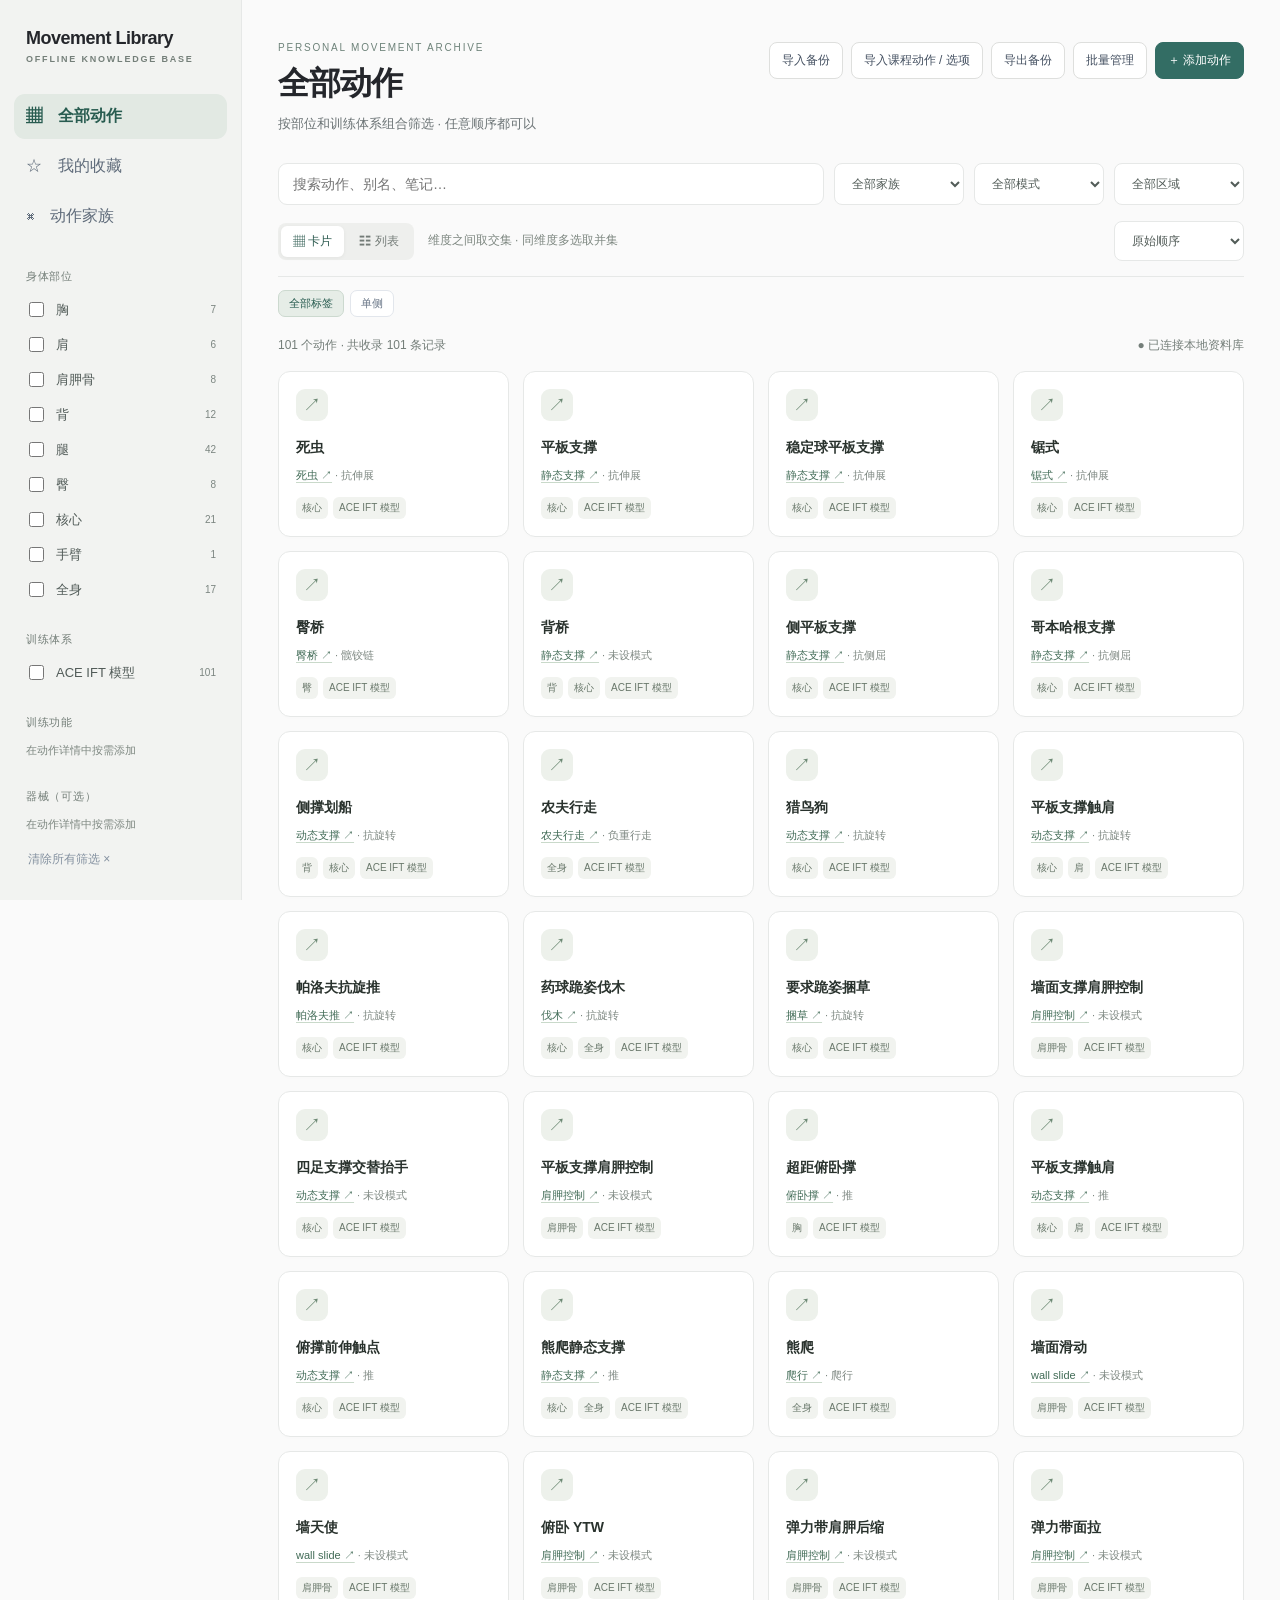
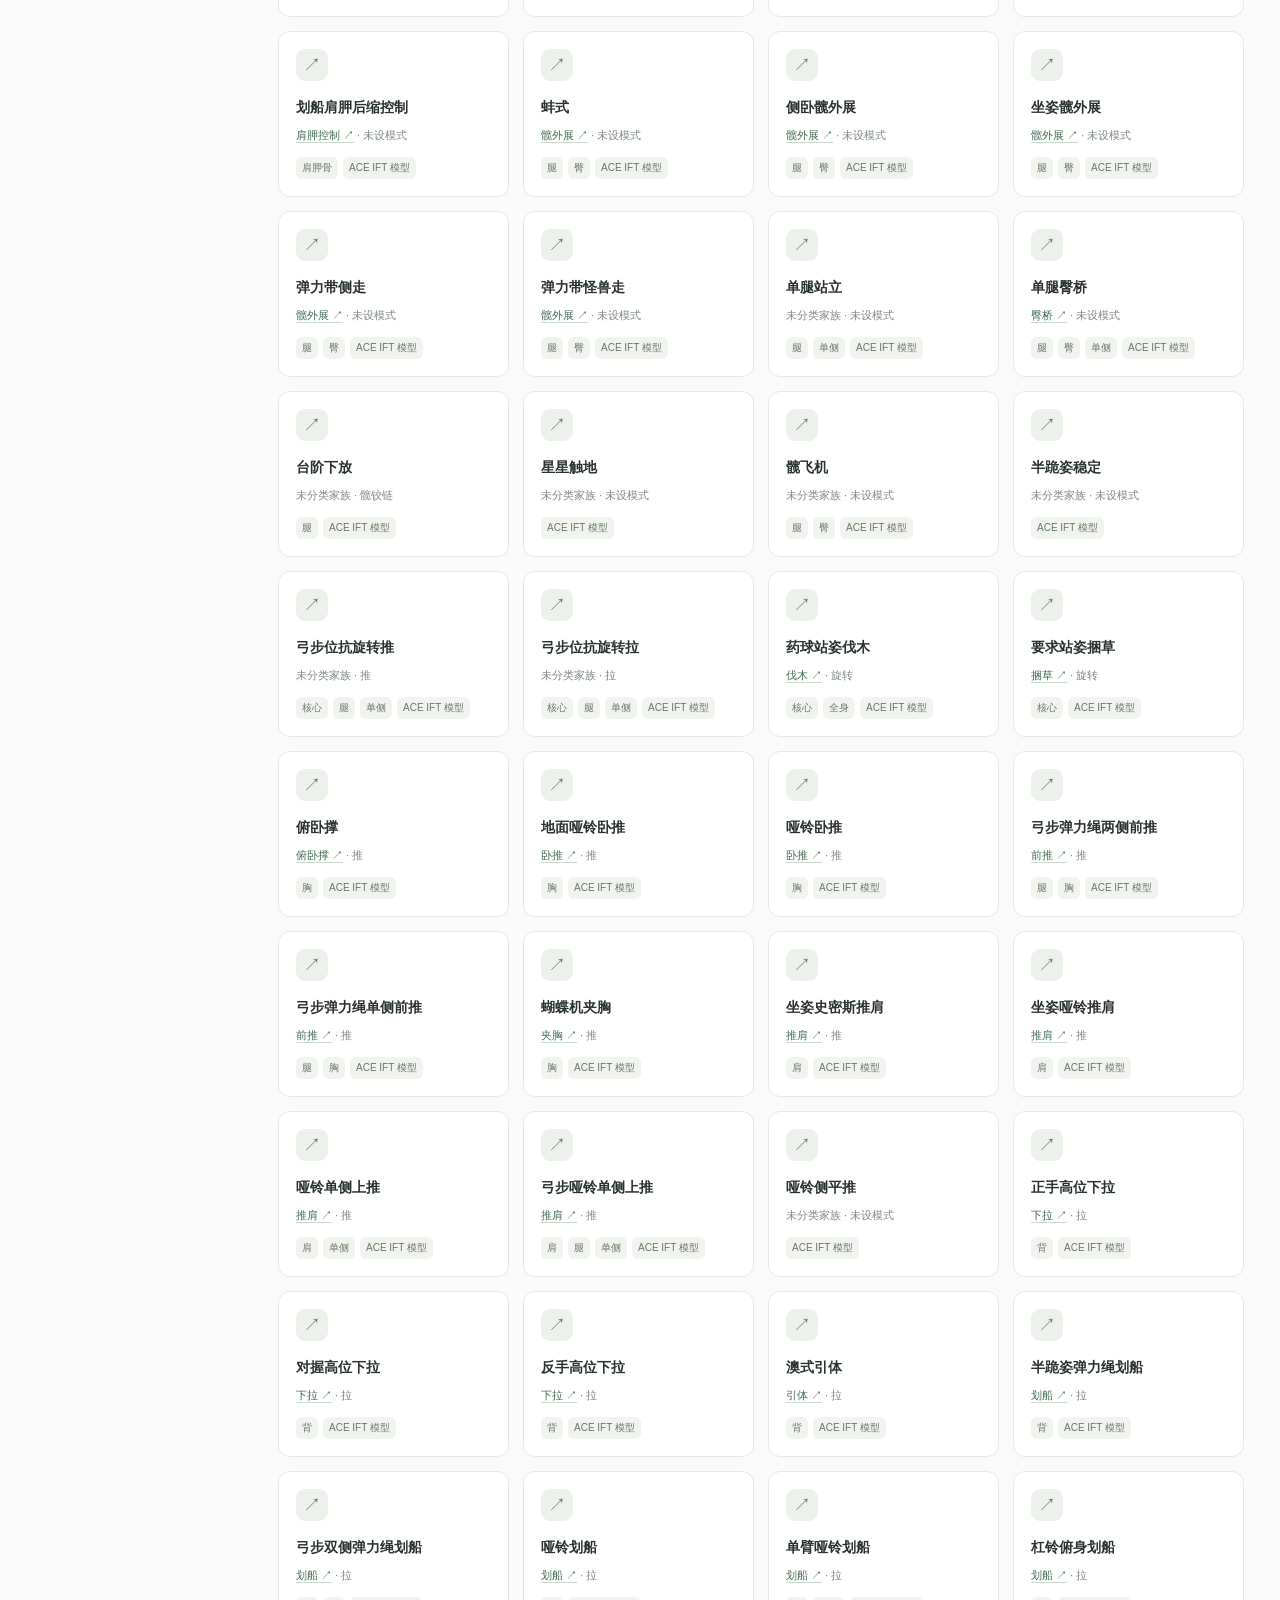
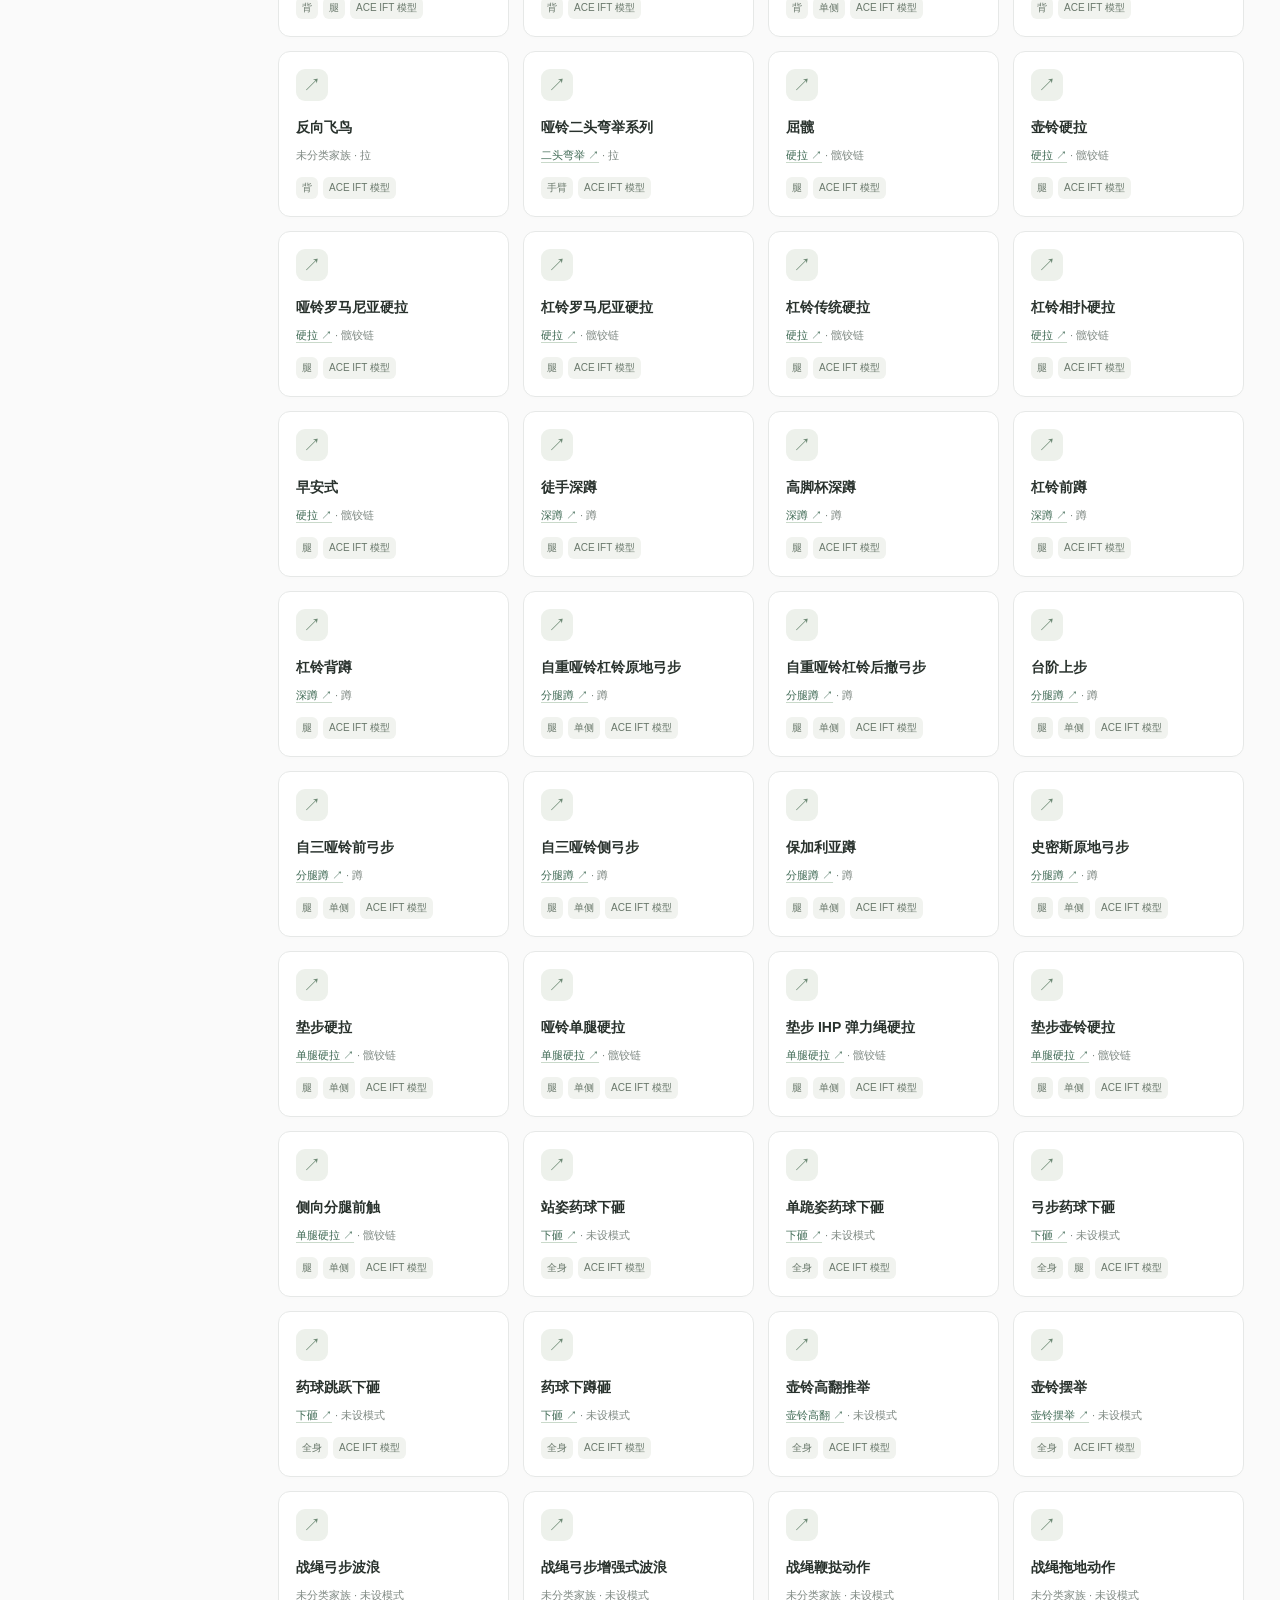
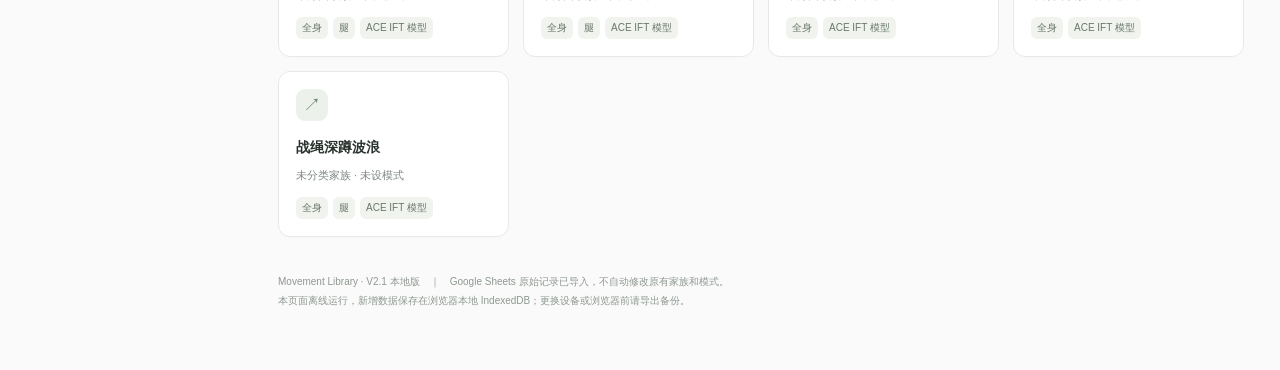
==== commit 5dd8adf5: "Add course intake template and separate primary and secondary muscle selections" ====
--- a/index.html
+++ b/index.html
@@ -38,7 +38,7 @@
 [hidden]{display:none!important}.family-intro{margin:28px 0 20px}.family-intro>p{color:#4f6556;font-size:17px}.family-intro .search{display:block;width:100%;max-width:480px;margin:14px 0}.family-directory{display:grid;grid-template-columns:repeat(auto-fill,minmax(230px,1fr));gap:14px}.family-tile{text-align:left;border:1px solid var(--line);background:#fff;border-radius:12px;padding:20px;display:grid;grid-template-columns:1fr auto;gap:12px;color:#344b3c}.family-tile:hover{background:#f2f7f1;border-color:#9bb8a3}.family-symbol{grid-column:1/-1;color:#719579;font-size:23px}.family-tile strong{font-size:16px}.family-total{font-size:11px;align-self:center;color:#6d8271}.family-examples{grid-column:1/-1;font-size:11px;line-height:1.7;color:#839086}.family-inline{border:0;background:none;padding:0;color:#426c57;font-size:inherit;text-align:left;text-decoration:underline;text-decoration-color:#c9d9ca;text-underline-offset:3px}.family-inline:hover{color:#204d35}.bulk-on .family-inline{pointer-events:none;color:inherit;text-decoration:none}.record-read>.field,.record-read>.panel-actions{display:none}.reader-toolbar{display:flex;justify-content:space-between;align-items:center;gap:10px;margin:18px 0}.reader-title{font-size:29px;margin:24px 0 8px;line-height:1.4;letter-spacing:-.6px}.reader-aliases{color:#77857b;font-size:12px;line-height:1.6;margin:6px 0 16px}.reader-meta{display:flex;flex-wrap:wrap;gap:6px;margin:15px 0 22px}.reader-family{border:1px solid #dce7db;background:#f3f7f0;padding:16px;border-radius:11px;display:flex;align-items:center;justify-content:space-between;gap:12px}.reader-family small{display:block;font-size:10px;color:#748b74;margin-bottom:6px}.reader-family strong{font-size:16px;font-weight:600;color:#3a6046}.reader-family .btn{font-size:11px;white-space:normal}.relation-heading{display:flex;align-items:center;justify-content:space-between;gap:8px;margin:27px 0 14px}.relation-heading h2{font-size:17px;margin:0;color:#374b3d}.relation-heading .hint{font-size:11px}.connection-groups{display:grid;grid-template-columns:1fr 1fr;gap:12px}.connection-group{border:1px solid var(--line);border-radius:10px;padding:14px;min-width:0;align-self:start}.connection-group h3{display:flex;justify-content:space-between;gap:6px;font-size:11px;color:#6a7c6d;margin:0 0 11px;font-weight:500}.connection-group h3>span{background:#edf2e9;border-radius:5px;padding:1px 5px;font-size:10px}.connection-card{display:flex;flex-direction:column;gap:5px;width:100%;text-align:left;padding:11px 10px;background:#f5f8f2;border:1px solid #e8eee2;border-radius:7px;color:#365b41;margin-top:6px}.connection-card:hover{background:#e8f0e2;border-color:#b7c9ad}.connection-card>span{font-size:13px;line-height:1.5}.connection-card small{color:#8a9a83;font-size:10px}.reader-empty{font-size:11px;color:#8b958a;line-height:1.8;margin:0;padding:5px 0}.reader-section{margin:28px 0}.reader-section h3{font-size:13px;font-weight:600;color:#4a604e}.reader-notes{white-space:pre-wrap;font-size:14px;line-height:1.9;color:#48564b}.reader-media-grid{display:grid;grid-template-columns:1fr 1fr;gap:10px}.reader-media{min-width:0;background:#f4f6f1;border-radius:8px;padding:8px}.reader-media img,.reader-media video{width:100%;max-height:260px;object-fit:contain;border-radius:5px}.reader-media a,.reader-link{display:block;font-size:12px;color:#426f52;padding:8px 0;overflow-wrap:anywhere}#editToolbar{display:flex;align-items:center;gap:12px;margin-bottom:16px}#editToolbar .hint{font-size:11px}
 @media(max-width:700px){.family-directory{grid-template-columns:1fr}.connection-groups{grid-template-columns:1fr}.reader-family{align-items:flex-start;flex-direction:column}.reader-title{font-size:25px}.reader-media-grid{grid-template-columns:1fr}.reader-toolbar{position:sticky;top:28px;background:#fff;z-index:2;padding:8px 0}}
 
-</style></head><body><div class="app"><aside class="sidebar"><div class="brand">Movement Library<small>OFFLINE KNOWLEDGE BASE</small></div><button class="nav active" data-view="all">▦　全部动作</button><button class="nav" data-view="favorites">☆　我的收藏</button><div class="sidehead">身体部位</div><div id="sideParts"></div><div class="sidehead">训练体系</div><div id="sideSystems"></div><div class="sidehead">训练功能</div><div id="sideFunctions"></div><div class="sidehead">器械（可选）</div><div id="sideEquipment"></div><button class="clearSide" id="clearFilters">清除所有筛选 ×</button><div class="sidebottom">本地离线 · 数据仅保存在此浏览器<br>请定期导出备份</div></aside><main class="main"><div class="top"><div><div class="eyebrow">PERSONAL MOVEMENT ARCHIVE</div><h1 class="title" id="pageTitle">全部动作</h1><div class="subtitle" id="pageSubtitle">从训练体系与动作维度探索你的知识库</div></div><div class="actions"><button class="btn" id="importBtn">导入备份</button><button class="btn" id="exportBtn">导出备份</button><button class="btn" id="bulkToggle">批量管理</button><button class="btn primary" id="addBtn">＋ 添加动作</button></div></div><div id="libraryPage"><div class="toolbar"><input class="search" id="search" aria-label="搜索动作" placeholder="搜索动作、别名、笔记…"><select class="select" id="family" aria-label="动作家族"><option value="">全部家族</option></select><select class="select" id="mode" aria-label="动作模式"><option value="">全部模式</option></select></div><div class="viewbar"><div class="segments"><button id="gridView" aria-pressed="true">▦ 卡片</button><button id="listView" aria-pressed="false">☷ 列表</button></div><span class="hint">维度之间取交集 · 同维度多选取并集</span><select id="sortOrder" class="select" aria-label="排序"><option value="original">原始顺序</option><option value="name">名称排序</option><option value="recent">最近修改</option></select></div><div id="activeFilters" class="active-filters"></div><div class="chips" id="chips"></div><div class="meta"><span id="count" role="status"></span><span id="storageState">正在打开本地资料库…</span></div><div class="listhead"><span>动作名称</span><span>家族 / 模式</span><span>部位 / 体系</span></div><div class="bulkbar" id="bulkBar"><span id="bulkCount">已选 0 个</span><div class="actions"><button class="btn" id="selectVisible">选择当前筛选结果</button><button class="btn" id="unselectAll">取消选择</button><button class="btn primary" id="openBulk">批量修改</button></div></div><div class="cards" id="cards"></div></div><div class="footer">Movement Library · V1.9 本地版　｜　Google Sheets 原始记录已导入，不自动修改原有家族和模式。<br>本页面离线运行，新增数据保存在浏览器本地 IndexedDB；更换设备或浏览器前请导出备份。</div></main></div><div class="panel-cover" id="cover"><section class="panel"><div class="panelhead"><span class="panel-title" id="panelTitle">动作详情</span><button class="close" id="close">×</button></div><div class="notice" id="sourceNote">来源 · ACE IFT 模型</div><div class="field"><label>动作名称 *</label><input id="editName" placeholder="动作名称"></div><div class="field"><label>动作家族</label><input id="editFamily" list="famList" placeholder="例如：深蹲"><datalist id="famList"></datalist></div><div class="field"><label>动作模式</label><input id="editMode" list="modeList" placeholder="例如：推"><datalist id="modeList"></datalist></div><div class="field"><label>所属训练体系（逗号分隔）</label><input id="editSystems" value="ACE IFT 模型"></div><div class="field"><label>别名（逗号分隔）</label><input id="editAliases" placeholder="英文名、其他体系名称…"></div><div class="field"><label>标签（逗号分隔）</label><input id="editTags" placeholder="单侧、热身、下肢…"></div><div class="field"><label>身体部位（可多选）</label><div id="partEditor" class="check-grid"></div></div><div class="field"><label for="editFunctions">训练功能（可选，逗号分隔）</label><input id="editFunctions" list="functionList" placeholder="例如：活动度、稳定性、力量"><datalist id="functionList"><option>活动度</option><option>稳定性</option><option>力量</option><option>爆发力</option><option>耐力</option></datalist></div><div class="field"><label for="editEquipment">器械（可选，逗号分隔）</label><input id="editEquipment" list="equipmentList" placeholder="例如：徒手、哑铃、弹力带"><datalist id="equipmentList"></datalist></div><details class="field"><summary style="cursor:pointer;font-weight:600;font-size:13px">热力图数据 · 关联肌群（可选）</summary><div class="hint" style="margin:9px 0">原始表格未提供肌群数据。这里仅预留编辑位置，不参与侧栏筛选；未关联的动作不会显示肌肉热力图。</div><div id="muscleEditor" class="check-grid"></div></details><details class="field" open><summary>动作关联 <span class="hint">可选</span></summary><label for="editParent" style="margin-top:12px">变式来源 / 基础动作</label><select id="editParent" class="select" style="width:100%"></select><label for="relationSearch" style="margin-top:14px">相关动作 · 保存后自动建立双向链接</label><input id="relationSearch" placeholder="搜索要关联的动作"><div id="relatedEditor" class="relation-options"></div><div id="recordConnections" class="connections"></div></details><div class="field"><label>动作笔记（可选）</label><textarea id="editNotes" placeholder="记录技术要点或自己的理解…"></textarea></div><div class="field"><label>参考链接（每行一个）</label><textarea id="editLinks" style="min-height:65px" placeholder="https://..."></textarea></div><div class="field"><label>图片、视频与附件（保存在浏览器本地）</label><input type="file" id="mediaInput" multiple><div class="hint">可多选。较大的视频可能受浏览器存储配额限制，请保留独立备份。</div><div class="media-grid" id="mediaGrid" style="margin-top:12px"></div></div><div class="panel-actions"><button class="btn primary" id="save">保存修改</button><button class="btn" id="fav">☆ 收藏</button><button class="btn" id="delete" style="margin-left:auto">删除</button></div></section></div><div class="bulkmask" id="bulkMask"><section class="bulkmodal"><div class="panelhead"><div><div class="bulk-title">批量修改动作</div><div class="bulkhelp" id="bulkSummary">仅修改明确选择的字段，其他数据保持不变。</div></div><button class="close" id="bulkClose">×</button></div><div class="bulk-body"><div class="bulkrow"><label>身体部位</label><div class="pair"><select id="bulkPartsOp"><option value="keep">不修改</option><option value="add">添加</option><option value="remove">移除</option><option value="replace">替换</option><option value="clear">清空</option></select><div id="bulkParts" class="bulk-checklist"></div></div></div><div class="bulkrow"><label>训练体系</label><div class="pair"><select id="bulkSystemsOp"><option value="keep">不修改</option><option value="add">添加</option><option value="remove">移除</option><option value="replace">替换</option><option value="clear">清空</option></select><input id="bulkSystems" list="bulkSystemList" placeholder="多个用逗号分隔"><datalist id="bulkSystemList"></datalist></div></div><div class="bulkrow"><label>标签</label><div class="pair"><select id="bulkTagsOp"><option value="keep">不修改</option><option value="add">添加</option><option value="remove">移除</option><option value="replace">替换</option><option value="clear">清空</option></select><input id="bulkTags" placeholder="例如：单侧、热身"></div></div><div class="bulkrow"><label>训练功能</label><div class="pair"><select id="bulkFunctionsOp"><option value="keep">不修改</option><option value="add">添加</option><option value="remove">移除</option><option value="replace">替换</option><option value="clear">清空</option></select><input id="bulkFunctions" placeholder="多个用逗号分隔"></div></div><div class="bulkrow"><label>器械</label><div class="pair"><select id="bulkEquipmentOp"><option value="keep">不修改</option><option value="add">添加</option><option value="remove">移除</option><option value="replace">替换</option><option value="clear">清空</option></select><input id="bulkEquipment" placeholder="多个用逗号分隔"></div></div><div class="bulkrow"><label>动作家族</label><div class="pair"><select id="bulkFamilyOp"><option value="keep">不修改</option><option value="replace">统一设为</option><option value="clear">清空</option></select><input id="bulkFamily" list="famList" placeholder="家族名称"></div></div><div class="bulkrow"><label>动作模式</label><div class="pair"><select id="bulkModeOp"><option value="keep">不修改</option><option value="replace">统一设为</option><option value="clear">清空</option></select><input id="bulkMode" list="modeList" placeholder="动作模式"></div></div><details><summary style="font-size:13px;cursor:pointer;color:#677486">高级选项 · 肌群关联（热力图数据）</summary><div class="bulkrow"><label>关联肌群</label><div class="pair"><select id="bulkMusclesOp"><option value="keep">不修改</option><option value="add">添加</option><option value="remove">移除</option><option value="replace">替换</option><option value="clear">清空</option></select><div id="bulkMuscles" class="bulk-checklist"></div></div></div></details><div class="bulkhelp" style="margin-top:12px">部位直接勾选即可多选。选中部位后默认「替换」；如希望保留原部位，请改为「添加」。不会批量修改动作名称、别名或历史来源。</div><div class="bulk-preview" id="bulkPreview" role="status">选择需要修改的内容后，这里会显示修改摘要。</div></div><div class="bulkfoot"><button class="btn" id="bulkCancel">取消</button><button class="btn primary" type="button" id="bulkApply">确认应用修改</button></div></section></div><input id="importFile" type="file" accept="application/json,.json" hidden><script>
+</style></head><body><div class="app"><aside class="sidebar"><div class="brand">Movement Library<small>OFFLINE KNOWLEDGE BASE</small></div><button class="nav active" data-view="all">▦　全部动作</button><button class="nav" data-view="favorites">☆　我的收藏</button><div class="sidehead">身体部位</div><div id="sideParts"></div><div class="sidehead">训练体系</div><div id="sideSystems"></div><div class="sidehead">训练功能</div><div id="sideFunctions"></div><div class="sidehead">器械（可选）</div><div id="sideEquipment"></div><button class="clearSide" id="clearFilters">清除所有筛选 ×</button><div class="sidebottom">本地离线 · 数据仅保存在此浏览器<br>请定期导出备份</div></aside><main class="main"><div class="top"><div><div class="eyebrow">PERSONAL MOVEMENT ARCHIVE</div><h1 class="title" id="pageTitle">全部动作</h1><div class="subtitle" id="pageSubtitle">从训练体系与动作维度探索你的知识库</div></div><div class="actions"><button class="btn" id="importBtn">导入备份</button><button class="btn" id="exportBtn">导出备份</button><button class="btn" id="bulkToggle">批量管理</button><button class="btn primary" id="addBtn">＋ 添加动作</button></div></div><div id="libraryPage"><div class="toolbar"><input class="search" id="search" aria-label="搜索动作" placeholder="搜索动作、别名、笔记…"><select class="select" id="family" aria-label="动作家族"><option value="">全部家族</option></select><select class="select" id="mode" aria-label="动作模式"><option value="">全部模式</option></select></div><div class="viewbar"><div class="segments"><button id="gridView" aria-pressed="true">▦ 卡片</button><button id="listView" aria-pressed="false">☷ 列表</button></div><span class="hint">维度之间取交集 · 同维度多选取并集</span><select id="sortOrder" class="select" aria-label="排序"><option value="original">原始顺序</option><option value="name">名称排序</option><option value="recent">最近修改</option></select></div><div id="activeFilters" class="active-filters"></div><div class="chips" id="chips"></div><div class="meta"><span id="count" role="status"></span><span id="storageState">正在打开本地资料库…</span></div><div class="listhead"><span>动作名称</span><span>家族 / 模式</span><span>部位 / 体系</span></div><div class="bulkbar" id="bulkBar"><span id="bulkCount">已选 0 个</span><div class="actions"><button class="btn" id="selectVisible">选择当前筛选结果</button><button class="btn" id="unselectAll">取消选择</button><button class="btn primary" id="openBulk">批量修改</button></div></div><div class="cards" id="cards"></div></div><div class="footer">Movement Library · V2.1 本地版　｜　Google Sheets 原始记录已导入，不自动修改原有家族和模式。<br>本页面离线运行，新增数据保存在浏览器本地 IndexedDB；更换设备或浏览器前请导出备份。</div></main></div><div class="panel-cover" id="cover"><section class="panel"><div class="panelhead"><span class="panel-title" id="panelTitle">动作详情</span><button class="close" id="close">×</button></div><div class="notice" id="sourceNote">来源 · ACE IFT 模型</div><div class="field"><label>动作名称 *</label><input id="editName" placeholder="动作名称"></div><div class="field"><label>动作家族</label><input id="editFamily" list="famList" placeholder="例如：深蹲"><datalist id="famList"></datalist></div><div class="field"><label>动作模式</label><input id="editMode" list="modeList" placeholder="例如：推"><datalist id="modeList"></datalist></div><div class="field"><label>所属训练体系（逗号分隔）</label><input id="editSystems" value="ACE IFT 模型"></div><div class="field"><label>别名（逗号分隔）</label><input id="editAliases" placeholder="英文名、其他体系名称…"></div><div class="field"><label>标签（逗号分隔）</label><input id="editTags" placeholder="单侧、热身、下肢…"></div><div class="field"><label>身体部位（可多选）</label><div id="partEditor" class="check-grid"></div></div><div class="field"><label for="editFunctions">训练功能（可选，逗号分隔）</label><input id="editFunctions" list="functionList" placeholder="例如：活动度、稳定性、力量"><datalist id="functionList"><option>活动度</option><option>稳定性</option><option>力量</option><option>爆发力</option><option>耐力</option></datalist></div><div class="field"><label for="editEquipment">器械（可选，逗号分隔）</label><input id="editEquipment" list="equipmentList" placeholder="例如：徒手、哑铃、弹力带"><datalist id="equipmentList"></datalist></div><details class="field"><summary style="cursor:pointer;font-weight:600;font-size:13px">旧记录肌群 · 尚未区分主次（可选）</summary><div class="hint" style="margin:9px 0">原始表格未提供肌群数据。这里仅预留编辑位置，不参与侧栏筛选；未关联的动作不会显示肌肉热力图。</div><div id="muscleEditor" class="check-grid"></div></details><details class="field" open><summary>动作关联 <span class="hint">可选</span></summary><label for="editParent" style="margin-top:12px">变式来源 / 基础动作</label><select id="editParent" class="select" style="width:100%"></select><label for="relationSearch" style="margin-top:14px">相关动作 · 保存后自动建立双向链接</label><input id="relationSearch" placeholder="搜索要关联的动作"><div id="relatedEditor" class="relation-options"></div><div id="recordConnections" class="connections"></div></details><div class="field"><label>动作笔记（可选）</label><textarea id="editNotes" placeholder="记录技术要点或自己的理解…"></textarea></div><div class="field"><label>参考链接（每行一个）</label><textarea id="editLinks" style="min-height:65px" placeholder="https://..."></textarea></div><div class="field"><label>图片、视频与附件（保存在浏览器本地）</label><input type="file" id="mediaInput" multiple><div class="hint">可多选。较大的视频可能受浏览器存储配额限制，请保留独立备份。</div><div class="media-grid" id="mediaGrid" style="margin-top:12px"></div></div><div class="panel-actions"><button class="btn primary" id="save">保存修改</button><button class="btn" id="fav">☆ 收藏</button><button class="btn" id="delete" style="margin-left:auto">删除</button></div></section></div><div class="bulkmask" id="bulkMask"><section class="bulkmodal"><div class="panelhead"><div><div class="bulk-title">批量修改动作</div><div class="bulkhelp" id="bulkSummary">仅修改明确选择的字段，其他数据保持不变。</div></div><button class="close" id="bulkClose">×</button></div><div class="bulk-body"><div class="bulkrow"><label>身体部位</label><div class="pair"><select id="bulkPartsOp"><option value="keep">不修改</option><option value="add">添加</option><option value="remove">移除</option><option value="replace">替换</option><option value="clear">清空</option></select><div id="bulkParts" class="bulk-checklist"></div></div></div><div class="bulkrow"><label>训练体系</label><div class="pair"><select id="bulkSystemsOp"><option value="keep">不修改</option><option value="add">添加</option><option value="remove">移除</option><option value="replace">替换</option><option value="clear">清空</option></select><input id="bulkSystems" list="bulkSystemList" placeholder="多个用逗号分隔"><datalist id="bulkSystemList"></datalist></div></div><div class="bulkrow"><label>标签</label><div class="pair"><select id="bulkTagsOp"><option value="keep">不修改</option><option value="add">添加</option><option value="remove">移除</option><option value="replace">替换</option><option value="clear">清空</option></select><input id="bulkTags" placeholder="例如：单侧、热身"></div></div><div class="bulkrow"><label>训练功能</label><div class="pair"><select id="bulkFunctionsOp"><option value="keep">不修改</option><option value="add">添加</option><option value="remove">移除</option><option value="replace">替换</option><option value="clear">清空</option></select><input id="bulkFunctions" placeholder="多个用逗号分隔"></div></div><div class="bulkrow"><label>器械</label><div class="pair"><select id="bulkEquipmentOp"><option value="keep">不修改</option><option value="add">添加</option><option value="remove">移除</option><option value="replace">替换</option><option value="clear">清空</option></select><input id="bulkEquipment" placeholder="多个用逗号分隔"></div></div><div class="bulkrow"><label>动作家族</label><div class="pair"><select id="bulkFamilyOp"><option value="keep">不修改</option><option value="replace">统一设为</option><option value="clear">清空</option></select><input id="bulkFamily" list="famList" placeholder="家族名称"></div></div><div class="bulkrow"><label>动作模式</label><div class="pair"><select id="bulkModeOp"><option value="keep">不修改</option><option value="replace">统一设为</option><option value="clear">清空</option></select><input id="bulkMode" list="modeList" placeholder="动作模式"></div></div><details><summary style="font-size:13px;cursor:pointer;color:#677486">高级选项 · 肌群关联（热力图数据）</summary><div class="bulkrow"><label>关联肌群</label><div class="pair"><select id="bulkMusclesOp"><option value="keep">不修改</option><option value="add">添加</option><option value="remove">移除</option><option value="replace">替换</option><option value="clear">清空</option></select><div id="bulkMuscles" class="bulk-checklist"></div></div></div></details><div class="bulkhelp" style="margin-top:12px">部位直接勾选即可多选。选中部位后默认「替换」；如希望保留原部位，请改为「添加」。不会批量修改动作名称、别名或历史来源。</div><div class="bulk-preview" id="bulkPreview" role="status">选择需要修改的内容后，这里会显示修改摘要。</div></div><div class="bulkfoot"><button class="btn" id="bulkCancel">取消</button><button class="btn primary" type="button" id="bulkApply">确认应用修改</button></div></section></div><input id="importFile" type="file" accept="application/json,.json" hidden><script>
 const SEED = [{"id": "ACE-001", "name": "死虫", "family": "死虫", "mode": "抗伸展", "source": "ACE IFT 模型", "systems": ["ACE IFT 模型"], "tags": [], "aliases": [], "notes": "", "links": [], "media": [], "favorite": false}, {"id": "ACE-002", "name": "平板支撑", "family": "静态支撑", "mode": "抗伸展", "source": "ACE IFT 模型", "systems": ["ACE IFT 模型"], "tags": [], "aliases": [], "notes": "", "links": [], "media": [], "favorite": false}, {"id": "ACE-003", "name": "稳定球平板支撑", "family": "静态支撑", "mode": "抗伸展", "source": "ACE IFT 模型", "systems": ["ACE IFT 模型"], "tags": [], "aliases": [], "notes": "", "links": [], "media": [], "favorite": false}, {"id": "ACE-004", "name": "锯式", "family": "锯式", "mode": "抗伸展", "source": "ACE IFT 模型", "systems": ["ACE IFT 模型"], "tags": [], "aliases": [], "notes": "", "links": [], "media": [], "favorite": false}, {"id": "ACE-005", "name": "臀桥", "family": "臀桥", "mode": "髋铰链", "source": "ACE IFT 模型", "systems": ["ACE IFT 模型"], "tags": [], "aliases": [], "notes": "", "links": [], "media": [], "favorite": false}, {"id": "ACE-006", "name": "背桥", "family": "静态支撑", "mode": "", "source": "ACE IFT 模型", "systems": ["ACE IFT 模型"], "tags": [], "aliases": [], "notes": "", "links": [], "media": [], "favorite": false}, {"id": "ACE-007", "name": "侧平板支撑", "family": "静态支撑", "mode": "抗侧屈", "source": "ACE IFT 模型", "systems": ["ACE IFT 模型"], "tags": [], "aliases": [], "notes": "", "links": [], "media": [], "favorite": false}, {"id": "ACE-008", "name": "哥本哈根支撑", "family": "静态支撑", "mode": "抗侧屈", "source": "ACE IFT 模型", "systems": ["ACE IFT 模型"], "tags": [], "aliases": [], "notes": "", "links": [], "media": [], "favorite": false}, {"id": "ACE-009", "name": "侧撑划船", "family": "动态支撑", "mode": "抗旋转", "source": "ACE IFT 模型", "systems": ["ACE IFT 模型"], "tags": [], "aliases": [], "notes": "", "links": [], "media": [], "favorite": false}, {"id": "ACE-010", "name": "农夫行走", "family": "农夫行走", "mode": "负重行走", "source": "ACE IFT 模型", "systems": ["ACE IFT 模型"], "tags": [], "aliases": [], "notes": "", "links": [], "media": [], "favorite": false}, {"id": "ACE-011", "name": "猎鸟狗", "family": "动态支撑", "mode": "抗旋转", "source": "ACE IFT 模型", "systems": ["ACE IFT 模型"], "tags": [], "aliases": [], "notes": "", "links": [], "media": [], "favorite": false}, {"id": "ACE-012", "name": "平板支撑触肩", "family": "动态支撑", "mode": "抗旋转", "source": "ACE IFT 模型", "systems": ["ACE IFT 模型"], "tags": [], "aliases": [], "notes": "", "links": [], "media": [], "favorite": false}, {"id": "ACE-013", "name": "帕洛夫抗旋推", "family": "帕洛夫推", "mode": "抗旋转", "source": "ACE IFT 模型", "systems": ["ACE IFT 模型"], "tags": [], "aliases": [], "notes": "", "links": [], "media": [], "favorite": false}, {"id": "ACE-014", "name": "药球跪姿伐木", "family": "伐木", "mode": "抗旋转", "source": "ACE IFT 模型", "systems": ["ACE IFT 模型"], "tags": [], "aliases": [], "notes": "", "links": [], "media": [], "favorite": false}, {"id": "ACE-015", "name": "要求跪姿捆草", "family": "捆草", "mode": "抗旋转", "source": "ACE IFT 模型", "systems": ["ACE IFT 模型"], "tags": [], "aliases": [], "notes": "", "links": [], "media": [], "favorite": false}, {"id": "ACE-016", "name": "墙面支撑肩胛控制", "family": "肩胛控制", "mode": "", "source": "ACE IFT 模型", "systems": ["ACE IFT 模型"], "tags": [], "aliases": [], "notes": "", "links": [], "media": [], "favorite": false}, {"id": "ACE-017", "name": "四足支撑交替抬手", "family": "动态支撑", "mode": "", "source": "ACE IFT 模型", "systems": ["ACE IFT 模型"], "tags": [], "aliases": [], "notes": "", "links": [], "media": [], "favorite": false}, {"id": "ACE-018", "name": "平板支撑肩胛控制", "family": "肩胛控制", "mode": "", "source": "ACE IFT 模型", "systems": ["ACE IFT 模型"], "tags": [], "aliases": [], "notes": "", "links": [], "media": [], "favorite": false}, {"id": "ACE-019", "name": "超距俯卧撑", "family": "俯卧撑", "mode": "推", "source": "ACE IFT 模型", "systems": ["ACE IFT 模型"], "tags": [], "aliases": [], "notes": "", "links": [], "media": [], "favorite": false}, {"id": "ACE-020", "name": "平板支撑触肩", "family": "动态支撑", "mode": "推", "source": "ACE IFT 模型", "systems": ["ACE IFT 模型"], "tags": [], "aliases": [], "notes": "", "links": [], "media": [], "favorite": false}, {"id": "ACE-021", "name": "俯撑前伸触点", "family": "动态支撑", "mode": "推", "source": "ACE IFT 模型", "systems": ["ACE IFT 模型"], "tags": [], "aliases": [], "notes": "", "links": [], "media": [], "favorite": false}, {"id": "ACE-022", "name": "熊爬静态支撑", "family": "静态支撑", "mode": "推", "source": "ACE IFT 模型", "systems": ["ACE IFT 模型"], "tags": [], "aliases": [], "notes": "", "links": [], "media": [], "favorite": false}, {"id": "ACE-023", "name": "熊爬", "family": "爬行", "mode": "爬行", "source": "ACE IFT 模型", "systems": ["ACE IFT 模型"], "tags": [], "aliases": [], "notes": "", "links": [], "media": [], "favorite": false}, {"id": "ACE-024", "name": "墙面滑动", "family": "wall slide", "mode": "", "source": "ACE IFT 模型", "systems": ["ACE IFT 模型"], "tags": [], "aliases": [], "notes": "", "links": [], "media": [], "favorite": false}, {"id": "ACE-025", "name": "墙天使", "family": "wall slide", "mode": "", "source": "ACE IFT 模型", "systems": ["ACE IFT 模型"], "tags": [], "aliases": [], "notes": "", "links": [], "media": [], "favorite": false}, {"id": "ACE-026", "name": "俯卧 YTW", "family": "肩胛控制", "mode": "", "source": "ACE IFT 模型", "systems": ["ACE IFT 模型"], "tags": [], "aliases": [], "notes": "", "links": [], "media": [], "favorite": false}, {"id": "ACE-027", "name": "弹力带肩胛后缩", "family": "肩胛控制", "mode": "", "source": "ACE IFT 模型", "systems": ["ACE IFT 模型"], "tags": [], "aliases": [], "notes": "", "links": [], "media": [], "favorite": false}, {"id": "ACE-028", "name": "弹力带面拉", "family": "肩胛控制", "mode": "", "source": "ACE IFT 模型", "systems": ["ACE IFT 模型"], "tags": [], "aliases": [], "notes": "", "links": [], "media": [], "favorite": false}, {"id": "ACE-029", "name": "划船肩胛后缩控制", "family": "肩胛控制", "mode": "", "source": "ACE IFT 模型", "systems": ["ACE IFT 模型"], "tags": [], "aliases": [], "notes": "", "links": [], "media": [], "favorite": false}, {"id": "ACE-030", "name": "蚌式", "family": "髋外展", "mode": "", "source": "ACE IFT 模型", "systems": ["ACE IFT 模型"], "tags": [], "aliases": [], "notes": "", "links": [], "media": [], "favorite": false}, {"id": "ACE-031", "name": "侧卧髋外展", "family": "髋外展", "mode": "", "source": "ACE IFT 模型", "systems": ["ACE IFT 模型"], "tags": [], "aliases": [], "notes": "", "links": [], "media": [], "favorite": false}, {"id": "ACE-032", "name": "坐姿髋外展", "family": "髋外展", "mode": "", "source": "ACE IFT 模型", "systems": ["ACE IFT 模型"], "tags": [], "aliases": [], "notes": "", "links": [], "media": [], "favorite": false}, {"id": "ACE-033", "name": "弹力带侧走", "family": "髋外展", "mode": "", "source": "ACE IFT 模型", "systems": ["ACE IFT 模型"], "tags": [], "aliases": [], "notes": "", "links": [], "media": [], "favorite": false}, {"id": "ACE-034", "name": "弹力带怪兽走", "family": "髋外展", "mode": "", "source": "ACE IFT 模型", "systems": ["ACE IFT 模型"], "tags": [], "aliases": [], "notes": "", "links": [], "media": [], "favorite": false}, {"id": "ACE-035", "name": "单腿站立", "family": "", "mode": "", "source": "ACE IFT 模型", "systems": ["ACE IFT 模型"], "tags": ["单侧"], "aliases": [], "notes": "", "links": [], "media": [], "favorite": false}, {"id": "ACE-036", "name": "单腿臀桥", "family": "臀桥", "mode": "", "source": "ACE IFT 模型", "systems": ["ACE IFT 模型"], "tags": ["单侧"], "aliases": [], "notes": "", "links": [], "media": [], "favorite": false}, {"id": "ACE-037", "name": "台阶下放", "family": "", "mode": "髋铰链", "source": "ACE IFT 模型", "systems": ["ACE IFT 模型"], "tags": [], "aliases": [], "notes": "", "links": [], "media": [], "favorite": false}, {"id": "ACE-038", "name": "星星触地", "family": "", "mode": "", "source": "ACE IFT 模型", "systems": ["ACE IFT 模型"], "tags": [], "aliases": [], "notes": "", "links": [], "media": [], "favorite": false}, {"id": "ACE-039", "name": "髋飞机", "family": "", "mode": "", "source": "ACE IFT 模型", "systems": ["ACE IFT 模型"], "tags": [], "aliases": [], "notes": "", "links": [], "media": [], "favorite": false}, {"id": "ACE-040", "name": "半跪姿稳定", "family": "", "mode": "", "source": "ACE IFT 模型", "systems": ["ACE IFT 模型"], "tags": [], "aliases": [], "notes": "", "links": [], "media": [], "favorite": false}, {"id": "ACE-041", "name": "弓步位抗旋转推", "family": "", "mode": "推", "source": "ACE IFT 模型", "systems": ["ACE IFT 模型"], "tags": ["单侧"], "aliases": [], "notes": "", "links": [], "media": [], "favorite": false}, {"id": "ACE-042", "name": "弓步位抗旋转拉", "family": "", "mode": "拉", "source": "ACE IFT 模型", "systems": ["ACE IFT 模型"], "tags": ["单侧"], "aliases": [], "notes": "", "links": [], "media": [], "favorite": false}, {"id": "ACE-043", "name": "药球站姿伐木", "family": "伐木", "mode": "旋转", "source": "ACE IFT 模型", "systems": ["ACE IFT 模型"], "tags": [], "aliases": [], "notes": "", "links": [], "media": [], "favorite": false}, {"id": "ACE-044", "name": "要求站姿捆草", "family": "捆草", "mode": "旋转", "source": "ACE IFT 模型", "systems": ["ACE IFT 模型"], "tags": [], "aliases": [], "notes": "", "links": [], "media": [], "favorite": false}, {"id": "ACE-045", "name": "俯卧撑", "family": "俯卧撑", "mode": "推", "source": "ACE IFT 模型", "systems": ["ACE IFT 模型"], "tags": [], "aliases": [], "notes": "", "links": [], "media": [], "favorite": false}, {"id": "ACE-046", "name": "地面哑铃卧推", "family": "卧推", "mode": "推", "source": "ACE IFT 模型", "systems": ["ACE IFT 模型"], "tags": [], "aliases": [], "notes": "", "links": [], "media": [], "favorite": false}, {"id": "ACE-047", "name": "哑铃卧推", "family": "卧推", "mode": "推", "source": "ACE IFT 模型", "systems": ["ACE IFT 模型"], "tags": [], "aliases": [], "notes": "", "links": [], "media": [], "favorite": false}, {"id": "ACE-048", "name": "弓步弹力绳两侧前推", "family": "前推", "mode": "推", "source": "ACE IFT 模型", "systems": ["ACE IFT 模型"], "tags": [], "aliases": [], "notes": "", "links": [], "media": [], "favorite": false}, {"id": "ACE-049", "name": "弓步弹力绳单侧前推", "family": "前推", "mode": "推", "source": "ACE IFT 模型", "systems": ["ACE IFT 模型"], "tags": [], "aliases": [], "notes": "", "links": [], "media": [], "favorite": false}, {"id": "ACE-050", "name": "蝴蝶机夹胸", "family": "夹胸", "mode": "推", "source": "ACE IFT 模型", "systems": ["ACE IFT 模型"], "tags": [], "aliases": [], "notes": "", "links": [], "media": [], "favorite": false}, {"id": "ACE-051", "name": "坐姿史密斯推肩", "family": "推肩", "mode": "推", "source": "ACE IFT 模型", "systems": ["ACE IFT 模型"], "tags": [], "aliases": [], "notes": "", "links": [], "media": [], "favorite": false}, {"id": "ACE-052", "name": "坐姿哑铃推肩", "family": "推肩", "mode": "推", "source": "ACE IFT 模型", "systems": ["ACE IFT 模型"], "tags": [], "aliases": [], "notes": "", "links": [], "media": [], "favorite": false}, {"id": "ACE-053", "name": "哑铃单侧上推", "family": "推肩", "mode": "推", "source": "ACE IFT 模型", "systems": ["ACE IFT 模型"], "tags": ["单侧"], "aliases": [], "notes": "", "links": [], "media": [], "favorite": false}, {"id": "ACE-054", "name": "弓步哑铃单侧上推", "family": "推肩", "mode": "推", "source": "ACE IFT 模型", "systems": ["ACE IFT 模型"], "tags": ["单侧"], "aliases": [], "notes": "", "links": [], "media": [], "favorite": false}, {"id": "ACE-055", "name": "哑铃侧平推", "family": "", "mode": "", "source": "ACE IFT 模型", "systems": ["ACE IFT 模型"], "tags": [], "aliases": [], "notes": "", "links": [], "media": [], "favorite": false}, {"id": "ACE-056", "name": "正手高位下拉", "family": "下拉", "mode": "拉", "source": "ACE IFT 模型", "systems": ["ACE IFT 模型"], "tags": [], "aliases": [], "notes": "", "links": [], "media": [], "favorite": false}, {"id": "ACE-057", "name": "对握高位下拉", "family": "下拉", "mode": "拉", "source": "ACE IFT 模型", "systems": ["ACE IFT 模型"], "tags": [], "aliases": [], "notes": "", "links": [], "media": [], "favorite": false}, {"id": "ACE-058", "name": "反手高位下拉", "family": "下拉", "mode": "拉", "source": "ACE IFT 模型", "systems": ["ACE IFT 模型"], "tags": [], "aliases": [], "notes": "", "links": [], "media": [], "favorite": false}, {"id": "ACE-059", "name": "澳式引体", "family": "引体", "mode": "拉", "source": "ACE IFT 模型", "systems": ["ACE IFT 模型"], "tags": [], "aliases": [], "notes": "", "links": [], "media": [], "favorite": false}, {"id": "ACE-060", "name": "半跪姿弹力绳划船", "family": "划船", "mode": "拉", "source": "ACE IFT 模型", "systems": ["ACE IFT 模型"], "tags": [], "aliases": [], "notes": "", "links": [], "media": [], "favorite": false}, {"id": "ACE-061", "name": "弓步双侧弹力绳划船", "family": "划船", "mode": "拉", "source": "ACE IFT 模型", "systems": ["ACE IFT 模型"], "tags": [], "aliases": [], "notes": "", "links": [], "media": [], "favorite": false}, {"id": "ACE-062", "name": "哑铃划船", "family": "划船", "mode": "拉", "source": "ACE IFT 模型", "systems": ["ACE IFT 模型"], "tags": [], "aliases": [], "notes": "", "links": [], "media": [], "favorite": false}, {"id": "ACE-063", "name": "单臂哑铃划船", "family": "划船", "mode": "拉", "source": "ACE IFT 模型", "systems": ["ACE IFT 模型"], "tags": ["单侧"], "aliases": [], "notes": "", "links": [], "media": [], "favorite": false}, {"id": "ACE-064", "name": "杠铃俯身划船", "family": "划船", "mode": "拉", "source": "ACE IFT 模型", "systems": ["ACE IFT 模型"], "tags": [], "aliases": [], "notes": "", "links": [], "media": [], "favorite": false}, {"id": "ACE-065", "name": "反向飞鸟", "family": "", "mode": "拉", "source": "ACE IFT 模型", "systems": ["ACE IFT 模型"], "tags": [], "aliases": [], "notes": "", "links": [], "media": [], "favorite": false}, {"id": "ACE-066", "name": "哑铃二头弯举系列", "family": "二头弯举", "mode": "拉", "source": "ACE IFT 模型", "systems": ["ACE IFT 模型"], "tags": [], "aliases": [], "notes": "", "links": [], "media": [], "favorite": false}, {"id": "ACE-067", "name": "屈髋", "family": "硬拉", "mode": "髋铰链", "source": "ACE IFT 模型", "systems": ["ACE IFT 模型"], "tags": [], "aliases": [], "notes": "", "links": [], "media": [], "favorite": false}, {"id": "ACE-068", "name": "壶铃硬拉", "family": "硬拉", "mode": "髋铰链", "source": "ACE IFT 模型", "systems": ["ACE IFT 模型"], "tags": [], "aliases": [], "notes": "", "links": [], "media": [], "favorite": false}, {"id": "ACE-069", "name": "哑铃罗马尼亚硬拉", "family": "硬拉", "mode": "髋铰链", "source": "ACE IFT 模型", "systems": ["ACE IFT 模型"], "tags": [], "aliases": [], "notes": "", "links": [], "media": [], "favorite": false}, {"id": "ACE-070", "name": "杠铃罗马尼亚硬拉", "family": "硬拉", "mode": "髋铰链", "source": "ACE IFT 模型", "systems": ["ACE IFT 模型"], "tags": [], "aliases": [], "notes": "", "links": [], "media": [], "favorite": false}, {"id": "ACE-071", "name": "杠铃传统硬拉", "family": "硬拉", "mode": "髋铰链", "source": "ACE IFT 模型", "systems": ["ACE IFT 模型"], "tags": [], "aliases": [], "notes": "", "links": [], "media": [], "favorite": false}, {"id": "ACE-072", "name": "杠铃相扑硬拉", "family": "硬拉", "mode": "髋铰链", "source": "ACE IFT 模型", "systems": ["ACE IFT 模型"], "tags": [], "aliases": [], "notes": "", "links": [], "media": [], "favorite": false}, {"id": "ACE-073", "name": "早安式", "family": "硬拉", "mode": "髋铰链", "source": "ACE IFT 模型", "systems": ["ACE IFT 模型"], "tags": [], "aliases": [], "notes": "", "links": [], "media": [], "favorite": false}, {"id": "ACE-074", "name": "徒手深蹲", "family": "深蹲", "mode": "蹲", "source": "ACE IFT 模型", "systems": ["ACE IFT 模型"], "tags": [], "aliases": [], "notes": "", "links": [], "media": [], "favorite": false}, {"id": "ACE-075", "name": "高脚杯深蹲", "family": "深蹲", "mode": "蹲", "source": "ACE IFT 模型", "systems": ["ACE IFT 模型"], "tags": [], "aliases": [], "notes": "", "links": [], "media": [], "favorite": false}, {"id": "ACE-076", "name": "杠铃前蹲", "family": "深蹲", "mode": "蹲", "source": "ACE IFT 模型", "systems": ["ACE IFT 模型"], "tags": [], "aliases": [], "notes": "", "links": [], "media": [], "favorite": false}, {"id": "ACE-077", "name": "杠铃背蹲", "family": "深蹲", "mode": "蹲", "source": "ACE IFT 模型", "systems": ["ACE IFT 模型"], "tags": [], "aliases": [], "notes": "", "links": [], "media": [], "favorite": false}, {"id": "ACE-078", "name": "自重哑铃杠铃原地弓步", "family": "分腿蹲", "mode": "蹲", "source": "ACE IFT 模型", "systems": ["ACE IFT 模型"], "tags": ["单侧"], "aliases": [], "notes": "", "links": [], "media": [], "favorite": false}, {"id": "ACE-079", "name": "自重哑铃杠铃后撤弓步", "family": "分腿蹲", "mode": "蹲", "source": "ACE IFT 模型", "systems": ["ACE IFT 模型"], "tags": ["单侧"], "aliases": [], "notes": "", "links": [], "media": [], "favorite": false}, {"id": "ACE-080", "name": "台阶上步", "family": "分腿蹲", "mode": "蹲", "source": "ACE IFT 模型", "systems": ["ACE IFT 模型"], "tags": ["单侧"], "aliases": [], "notes": "", "links": [], "media": [], "favorite": false}, {"id": "ACE-081", "name": "自三哑铃前弓步", "family": "分腿蹲", "mode": "蹲", "source": "ACE IFT 模型", "systems": ["ACE IFT 模型"], "tags": ["单侧"], "aliases": [], "notes": "", "links": [], "media": [], "favorite": false}, {"id": "ACE-082", "name": "自三哑铃侧弓步", "family": "分腿蹲", "mode": "蹲", "source": "ACE IFT 模型", "systems": ["ACE IFT 模型"], "tags": ["单侧"], "aliases": [], "notes": "", "links": [], "media": [], "favorite": false}, {"id": "ACE-083", "name": "保加利亚蹲", "family": "分腿蹲", "mode": "蹲", "source": "ACE IFT 模型", "systems": ["ACE IFT 模型"], "tags": ["单侧"], "aliases": [], "notes": "", "links": [], "media": [], "favorite": false}, {"id": "ACE-084", "name": "史密斯原地弓步", "family": "分腿蹲", "mode": "蹲", "source": "ACE IFT 模型", "systems": ["ACE IFT 模型"], "tags": ["单侧"], "aliases": [], "notes": "", "links": [], "media": [], "favorite": false}, {"id": "ACE-085", "name": "垫步硬拉", "family": "单腿硬拉", "mode": "髋铰链", "source": "ACE IFT 模型", "systems": ["ACE IFT 模型"], "tags": ["单侧"], "aliases": [], "notes": "", "links": [], "media": [], "favorite": false}, {"id": "ACE-086", "name": "哑铃单腿硬拉", "family": "单腿硬拉", "mode": "髋铰链", "source": "ACE IFT 模型", "systems": ["ACE IFT 模型"], "tags": ["单侧"], "aliases": [], "notes": "", "links": [], "media": [], "favorite": false}, {"id": "ACE-087", "name": "垫步 IHP 弹力绳硬拉", "family": "单腿硬拉", "mode": "髋铰链", "source": "ACE IFT 模型", "systems": ["ACE IFT 模型"], "tags": ["单侧"], "aliases": [], "notes": "", "links": [], "media": [], "favorite": false}, {"id": "ACE-088", "name": "垫步壶铃硬拉", "family": "单腿硬拉", "mode": "髋铰链", "source": "ACE IFT 模型", "systems": ["ACE IFT 模型"], "tags": ["单侧"], "aliases": [], "notes": "", "links": [], "media": [], "favorite": false}, {"id": "ACE-089", "name": "侧向分腿前触", "family": "单腿硬拉", "mode": "髋铰链", "source": "ACE IFT 模型", "systems": ["ACE IFT 模型"], "tags": ["单侧"], "aliases": [], "notes": "", "links": [], "media": [], "favorite": false}, {"id": "ACE-090", "name": "站姿药球下砸", "family": "下砸", "mode": "", "source": "ACE IFT 模型", "systems": ["ACE IFT 模型"], "tags": [], "aliases": [], "notes": "", "links": [], "media": [], "favorite": false}, {"id": "ACE-091", "name": "单跪姿药球下砸", "family": "下砸", "mode": "", "source": "ACE IFT 模型", "systems": ["ACE IFT 模型"], "tags": [], "aliases": [], "notes": "", "links": [], "media": [], "favorite": false}, {"id": "ACE-092", "name": "弓步药球下砸", "family": "下砸", "mode": "", "source": "ACE IFT 模型", "systems": ["ACE IFT 模型"], "tags": [], "aliases": [], "notes": "", "links": [], "media": [], "favorite": false}, {"id": "ACE-093", "name": "药球跳跃下砸", "family": "下砸", "mode": "", "source": "ACE IFT 模型", "systems": ["ACE IFT 模型"], "tags": [], "aliases": [], "notes": "", "links": [], "media": [], "favorite": false}, {"id": "ACE-094", "name": "药球下蹲砸", "family": "下砸", "mode": "", "source": "ACE IFT 模型", "systems": ["ACE IFT 模型"], "tags": [], "aliases": [], "notes": "", "links": [], "media": [], "favorite": false}, {"id": "ACE-095", "name": "壶铃高翻推举", "family": "壶铃高翻", "mode": "", "source": "ACE IFT 模型", "systems": ["ACE IFT 模型"], "tags": [], "aliases": [], "notes": "", "links": [], "media": [], "favorite": false}, {"id": "ACE-096", "name": "壶铃摆举", "family": "壶铃摆举", "mode": "", "source": "ACE IFT 模型", "systems": ["ACE IFT 模型"], "tags": [], "aliases": [], "notes": "", "links": [], "media": [], "favorite": false}, {"id": "ACE-097", "name": "战绳弓步波浪", "family": "", "mode": "", "source": "ACE IFT 模型", "systems": ["ACE IFT 模型"], "tags": [], "aliases": [], "notes": "", "links": [], "media": [], "favorite": false}, {"id": "ACE-098", "name": "战绳弓步增强式波浪", "family": "", "mode": "", "source": "ACE IFT 模型", "systems": ["ACE IFT 模型"], "tags": [], "aliases": [], "notes": "", "links": [], "media": [], "favorite": false}, {"id": "ACE-099", "name": "战绳鞭挞动作", "family": "", "mode": "", "source": "ACE IFT 模型", "systems": ["ACE IFT 模型"], "tags": [], "aliases": [], "notes": "", "links": [], "media": [], "favorite": false}, {"id": "ACE-100", "name": "战绳拖地动作", "family": "", "mode": "", "source": "ACE IFT 模型", "systems": ["ACE IFT 模型"], "tags": [], "aliases": [], "notes": "", "links": [], "media": [], "favorite": false}, {"id": "ACE-101", "name": "战绳深蹲波浪", "family": "", "mode": "", "source": "ACE IFT 模型", "systems": ["ACE IFT 模型"], "tags": [], "aliases": [], "notes": "", "links": [], "media": [], "favorite": false}];
 let items=[],current=null,currentView='all',selectedTag='',pendingMedia=[];let bulkMode=false,bulkSelected=new Set();
 const PARTS=['胸','肩','肩胛骨','背','腿','臀','核心','手臂','全身'];
@@ -66,12 +66,12 @@
 const request=(store,mode,callback)=>new Promise((resolve,reject)=>{let t;try{t=db.transaction(store,mode);t.oncomplete=()=>resolve();t.onerror=()=>reject(t.error||Error('数据库写入失败'));t.onabort=()=>reject(t.error||Error('写入已中止'));callback(t.objectStore(store))}catch(e){try{t?.abort()}catch{}reject(e)}});
 let db;
 async function init(){db=await new Promise((resolve,reject)=>{const r=indexedDB.open('MovementLibraryV1',1);r.onupgradeneeded=()=>{r.result.createObjectStore('records',{keyPath:'id'})};r.onsuccess=()=>resolve(r.result);r.onerror=()=>reject(r.error);r.onblocked=()=>{$('storageState').textContent='请关闭其他 Movement Library 标签页后重试'}});let stored=await allRecords();let initialized=false;try{initialized=localStorage.getItem(db.name+'-initialized')==='yes'}catch{}if(!stored.length&&!initialized){await request('records','readwrite',s=>{SEED.forEach(x=>s.put(x))});stored=await allRecords()}try{localStorage.setItem(db.name+'-initialized','yes')}catch{}items=stored;render()}
-async function allRecords(){return await new Promise((resolve,reject)=>{let t=db.transaction('records','readonly'),r=t.objectStore('records').getAll();r.onsuccess=()=>resolve(r.result);r.onerror=()=>reject(r.error);t.onabort=()=>reject(t.error||Error('数据库读取被中止'))})}
+async function allRecords(){return await new Promise((resolve,reject)=>{let t=db.transaction('records','readonly'),r=t.objectStore('records').getAll();r.onsuccess=()=>{const meta=r.result.find(x=>x.id===DICTIONARY_ID);if(meta?.dictionary)mergeDictionary(meta.dictionary);resolve(r.result.filter(x=>x.id!==DICTIONARY_ID))};r.onerror=()=>reject(r.error);t.onabort=()=>reject(t.error||Error('数据库读取被中止'))})}
 async function put(x){await request('records','readwrite',s=>s.put(x));items=await allRecords();render()}
 async function remove(id){await request('records','readwrite',s=>s.delete(id));items=await allRecords();render()}
-function baseFilters(){const search=$('search').value.trim().toLowerCase(),family=$('family').value,mode=$('mode').value;return items.filter(x=>(currentView!=='favorites'||x.favorite)&&(!selectedSystems.size||[...selectedSystems].some(v=>(x.systems||[]).includes(v)))&&(!selectedParts.size||[...selectedParts].some(v=>partsOf(x).includes(v)))&&(!selectedTag||(x.tags||[]).includes(selectedTag))&&(!family||x.family===family)&&(!mode||x.mode===mode)&&(!search||[x.name,x.family,x.mode,x.notes,...(x.tags||[]),...(x.aliases||[]),...(x.systems||[]),...partsOf(x),...(x.muscles||[]),...(x.functions||[]),...(x.equipment||[])].join(' ').toLowerCase().includes(search)))}
+function baseFilters(){const search=$('search').value.trim().toLowerCase(),family=$('family').value,mode=$('mode').value;return items.filter(x=>(currentView!=='favorites'||x.favorite)&&(!selectedSystems.size||[...selectedSystems].some(v=>(x.systems||[]).includes(v)))&&(!selectedParts.size||[...selectedParts].some(v=>partsOf(x).includes(v)))&&(!selectedTag||(x.tags||[]).includes(selectedTag))&&(!family||x.family===family)&&(!mode||x.mode===mode)&&(!search||[x.name,x.family,x.mode,x.notes,x.course,x.catalog,x.locator,...(x.tags||[]),...(x.aliases||[]),...(x.systems||[]),...partsOf(x),...(x.muscles||[]),...(x.functions||[]),...(x.equipment||[])].join(' ').toLowerCase().includes(search)))}
 function optionList(id,vals,placeholder){const el=$(id),v=el.value;el.innerHTML='<option value="">'+placeholder+'</option>'+unique(vals).map(x=>`<option value="${safe(x)}">${safe(x)}</option>`).join('');el.value=vals.includes(v)?v:''}
-function baseRender(){bulkSelected=new Set([...bulkSelected].filter(id=>items.some(x=>x.id===id)));document.body.classList.toggle('bulk-on',bulkMode);$('bulkToggle').textContent=bulkMode?'完成批量管理':'批量管理';$('bulkBar').classList.toggle('show',bulkMode);$('bulkCount').textContent=`已选 ${bulkSelected.size} 个动作 · 当前结果中 ${filters().filter(x=>bulkSelected.has(x.id)).length} 个`;$('openBulk').disabled=!bulkSelected.size;const systems=unique(items.flatMap(x=>x.systems||[]));$('sideSystems').innerHTML=systems.map(v=>`<label class="sidefilter"><input type="checkbox" data-filter="system" value="${safe(v)}" ${selectedSystems.has(v)?'checked':''}><span>${safe(v)}</span><small>${items.filter(x=>(x.systems||[]).includes(v)).length}</small></label>`).join('');$('sideParts').innerHTML=PARTS.map(v=>`<label class="sidefilter"><input type="checkbox" data-filter="part" value="${safe(v)}" ${selectedParts.has(v)?'checked':''}><span>${safe(v)}</span><small>${items.filter(x=>partsOf(x).includes(v)).length}</small></label>`).join('');optionList('family',items.map(x=>x.family),'全部家族');optionList('mode',items.map(x=>x.mode),'全部模式');$('famList').innerHTML=unique(items.map(x=>x.family)).map(x=>`<option value="${safe(x)}"></option>`).join('');$('modeList').innerHTML=unique(items.map(x=>x.mode)).map(x=>`<option value="${safe(x)}"></option>`).join('');let tags=unique(items.flatMap(x=>x.tags||[]));$('chips').innerHTML=['全部标签',...tags].map((tag,i)=>`<button class="chip ${(!i&&!selectedTag)||(selectedTag===tag)?'on':''}" data-tag="${i?safe(tag):''}">${safe(tag)}</button>`).join('');let found=filters();$('count').textContent=`${found.length} 个动作 · 共收录 ${items.length} 条记录`;$('cards').innerHTML=found.map(x=>{let preview=(x.media||[]).find(m=>m.type?.startsWith('image/'));return `<article tabindex="0" role="button" class="card ${bulkSelected.has(x.id)?'selected':''}" data-id="${safe(x.id)}"><input class="bulkcheck" type="checkbox" aria-label="选择 ${safe(x.name)}" ${bulkSelected.has(x.id)?'checked':''}><div class="cardphoto ${preview?'has-media':''}">${preview?`<img src="${safe(preview.data)}" alt="动作图片">`:'↗'}</div><div class="cardbody"><div class="cardname">${safe(x.name)} ${x.favorite?'★':''}</div><div class="secondary">${safe(x.family||'未分类家族')} · ${safe(x.mode||'未设模式')}</div><div class="tags">${[...partsOf(x).slice(0,2),...(x.tags||[]).slice(0,2)].map(t=>`<span class="tag">${safe(t)}</span>`).join('')}<span class="tag">${safe((x.systems||[])[0]||'未分配体系')}</span></div></div></article>`}).join('')||'<div class="empty">没有找到匹配的动作。试试清除筛选条件。</div>';$('pageTitle').textContent=currentView==='favorites'?'我的收藏':'全部动作';$('pageSubtitle').textContent='按部位和训练体系组合筛选 · 任意顺序都可以';document.querySelectorAll('.nav[data-view]').forEach(b=>b.classList.toggle('active',b.dataset.view===currentView));}
+function baseRender(){bulkSelected=new Set([...bulkSelected].filter(id=>items.some(x=>x.id===id)));document.body.classList.toggle('bulk-on',bulkMode);$('bulkToggle').textContent=bulkMode?'完成批量管理':'批量管理';$('bulkBar').classList.toggle('show',bulkMode);$('bulkCount').textContent=`已选 ${bulkSelected.size} 个动作 · 当前结果中 ${filters().filter(x=>bulkSelected.has(x.id)).length} 个`;$('openBulk').disabled=!bulkSelected.size;const systems=unique([...dictionary.systems,...items.flatMap(x=>x.systems||[])]);$('sideSystems').innerHTML=systems.map(v=>`<label class="sidefilter"><input type="checkbox" data-filter="system" value="${safe(v)}" ${selectedSystems.has(v)?'checked':''}><span>${safe(v)}</span><small>${items.filter(x=>(x.systems||[]).includes(v)).length}</small></label>`).join('');$('sideParts').innerHTML=PARTS.map(v=>`<label class="sidefilter"><input type="checkbox" data-filter="part" value="${safe(v)}" ${selectedParts.has(v)?'checked':''}><span>${safe(v)}</span><small>${items.filter(x=>partsOf(x).includes(v)).length}</small></label>`).join('');optionList('family',items.map(x=>x.family),'全部家族');optionList('mode',items.map(x=>x.mode),'全部模式');$('famList').innerHTML=unique([...dictionary.families,...items.map(x=>x.family)]).map(x=>`<option value="${safe(x)}"></option>`).join('');$('modeList').innerHTML=unique([...dictionary.modes,...items.map(x=>x.mode)]).map(x=>`<option value="${safe(x)}"></option>`).join('');let tags=unique(items.flatMap(x=>x.tags||[]));$('chips').innerHTML=['全部标签',...tags].map((tag,i)=>`<button class="chip ${(!i&&!selectedTag)||(selectedTag===tag)?'on':''}" data-tag="${i?safe(tag):''}">${safe(tag)}</button>`).join('');let found=filters();$('count').textContent=`${found.length} 个动作 · 共收录 ${items.length} 条记录`;$('cards').innerHTML=found.map(x=>{let preview=(x.media||[]).find(m=>m.type?.startsWith('image/'));return `<article tabindex="0" role="button" class="card ${bulkSelected.has(x.id)?'selected':''}" data-id="${safe(x.id)}"><input class="bulkcheck" type="checkbox" aria-label="选择 ${safe(x.name)}" ${bulkSelected.has(x.id)?'checked':''}><div class="cardphoto ${preview?'has-media':''}">${preview?`<img src="${safe(preview.data)}" alt="动作图片">`:'↗'}</div><div class="cardbody"><div class="cardname">${safe(x.name)} ${x.favorite?'★':''}</div><div class="secondary">${safe(x.family||'未分类家族')} · ${safe(x.mode||'未设模式')}</div><div class="tags">${[...partsOf(x).slice(0,2),...(x.tags||[]).slice(0,2)].map(t=>`<span class="tag">${safe(t)}</span>`).join('')}<span class="tag">${safe((x.systems||[])[0]||'未分配体系')}</span></div></div></article>`}).join('')||'<div class="empty">没有找到匹配的动作。试试清除筛选条件。</div>';$('pageTitle').textContent=currentView==='favorites'?'我的收藏':'全部动作';$('pageSubtitle').textContent='按部位和训练体系组合筛选 · 任意顺序都可以';document.querySelectorAll('.nav[data-view]').forEach(b=>b.classList.toggle('active',b.dataset.view===currentView));}
 function baseOpenRecord(id){current=items.find(x=>x.id===id)||null;pendingMedia=JSON.parse(JSON.stringify(current?.media||[]));$('panelTitle').textContent=current?'编辑动作':'添加动作';$('sourceNote').textContent='来源 · '+(current?.source||'个人新增');for(let [id,key] of [['editName','name'],['editFamily','family'],['editMode','mode'],['editNotes','notes']])$(id).value=current?.[key]||'';$('editSystems').value=(current?.systems||['ACE IFT 模型']).join('，');checkboxEditor('partEditor',PARTS,current?partsOf(current):[]);checkboxEditor('muscleEditor',MUSCLES,current?.muscles||[]);$('editTags').value=(current?.tags||[]).join('，');$('editAliases').value=(current?.aliases||[]).join('，');$('editLinks').value=(current?.links||[]).join('\n');$('mediaInput').value='';$('delete').style.display=current?'block':'none';drawMedia();$('fav').textContent=current?.favorite?'★ 已收藏':'☆ 收藏';$('cover').classList.add('show')}
 $('fav').onclick=async()=>{if(!current)return;current.favorite=!current.favorite;await put(current);$('fav').textContent=current.favorite?'★ 已收藏':'☆ 收藏'};
 $('delete').onclick=async()=>{if(current&&confirm('确认删除此动作？此操作不可撤销，请先备份。')){await remove(current.id);$('cover').classList.remove('show')}};
@@ -90,7 +90,7 @@
 $('openBulk').onclick=()=>{if(!bulkSelected.size)return;
 for(const field of ['Parts','Systems','Tags','Family','Mode','Muscles','Functions','Equipment']){$('bulk'+field+'Op').value='keep';if(!['Parts','Muscles'].includes(field))$('bulk'+field).value=''}
 fillBulkSelect('bulkParts',PARTS);fillBulkSelect('bulkMuscles',MUSCLES);
-$('bulkSystemList').innerHTML=unique(items.flatMap(x=>x.systems||[])).map(v=>`<option value="${safe(v)}"></option>`).join('');
+$('bulkSystemList').innerHTML=unique([...dictionary.systems,...items.flatMap(x=>x.systems||[])]).map(v=>`<option value="${safe(v)}"></option>`).join('');
 $('bulkSummary').textContent=`已选 ${bulkSelected.size} 个动作 · 只修改指定字段`;
 $('bulkPreview').className='bulk-preview';$('bulkMask').classList.add('show');updateBulkPreview();$('bulkClose').focus()};
 function bulkInput(field){return ['Parts','Muscles'].includes(field)?[...$('bulk'+field).querySelectorAll('input:checked')].map(v=>v.value):split($('bulk'+field).value)}
@@ -154,7 +154,7 @@
   for(const f of ['Parts','Systems','Tags','Muscles','Functions','Equipment']){
    if(!plans[f])continue;
    const key=f.toLowerCase(),{op,vals}=plans[f];
-   y[key]=mutateList(f==='Parts'?partsOf(x):x[key],op,vals);
+   y[key]=mutateList(f==='Parts'?partsOf(x):x[key],op,vals);if(f==='Muscles')for(const role of ['primaryMuscles','secondaryMuscles'])if(Array.isArray(y[role]))y[role]=y[role].filter(m=>y[key].includes(m));
   }
   for(const f of ['Family','Mode'])if(plans[f])y[f.toLowerCase()]=plans[f].op==='clear'?'':plans[f].val;
   return y;
@@ -223,16 +223,16 @@
 // Validate a parent chain without silently changing an existing record.
 function validParent(id,parentId){const visited=new Set([id]);while(parentId){if(visited.has(parentId))return false;visited.add(parentId);parentId=items.find(x=>x.id===parentId)?.parentId}return true}
 $('save').onclick=async()=>{if(recordSaving||mediaLoading)return;const name=$('editName').value.trim();if(!name){recordError('请填写动作名称，其他分类可以留空。');$('editName').focus();return}const id=current?.id||'LOCAL-'+Date.now()+'-'+Math.random().toString(36).slice(2,7),parentId=$('editParent').value;if(!validParent(id,parentId)){recordError('变式来源形成循环，请选择其他基础动作或留空。');return}
- const relatedIds=checkedEditor('relatedEditor');const obj={...(current||{id,source:'个人新增',favorite:false}),name,family:$('editFamily').value.trim(),mode:$('editMode').value.trim(),systems:split($('editSystems').value),aliases:split($('editAliases').value),tags:split($('editTags').value),functions:split($('editFunctions').value),equipment:split($('editEquipment').value),parts:checkedEditor('partEditor'),muscles:checkedEditor('muscleEditor'),notes:$('editNotes').value,links:$('editLinks').value.split('\n').map(x=>x.trim()).filter(Boolean),media:pendingMedia,parentId,relatedIds,updatedAt:new Date().toISOString()};
+ const relatedIds=checkedEditor('relatedEditor');const obj={...(current||{id,source:'个人新增',favorite:false}),name,family:$('editFamily').value.trim(),mode:$('editMode').value.trim(),systems:split($('editSystems').value),aliases:split($('editAliases').value),tags:split($('editTags').value),functions:split($('editFunctions').value),equipment:split($('editEquipment').value),parts:checkedEditor('partEditor'),primaryMuscles:checkedEditor('primaryMuscleEditor'),secondaryMuscles:checkedEditor('secondaryMuscleEditor'),muscles:unique([...checkedEditor('muscleEditor'),...checkedEditor('primaryMuscleEditor'),...checkedEditor('secondaryMuscleEditor')]),notes:$('editNotes').value,links:$('editLinks').value.split('\n').map(x=>x.trim()).filter(Boolean),media:pendingMedia,parentId,relatedIds,updatedAt:new Date().toISOString(),course:$('editCourse').value,catalog:$('editCatalog').value,locator:$('editLocator').value,regions:split($('editRegions').value)};
  const records=[obj];for(const other of items){if(other.id===id)continue;const before=other.relatedIds||[],after=relatedIds.includes(other.id)?unique([...before,id]):before.filter(v=>v!==id);if(JSON.stringify(before)!==JSON.stringify(after))records.push({...other,relatedIds:after})}
  recordSaving=true;$('save').disabled=true;$('save').textContent='保存中…';try{await saveBatchRecords(records);items=await allRecords();render();$('cover').classList.remove('show');toast('已保存「'+name+'」'+(relatedIds.length?'及双向关联':''))}catch(e){recordError('保存失败：'+e.message+'。编辑内容仍保留，请重试或减小附件。')}finally{recordSaving=false;$('save').disabled=false;$('save').textContent='保存修改'}
 };
 // Import validates the whole backup before opening the replacement transaction.
-function validateBackup(data){if(data.format!=='MovementLibraryV1'||!Array.isArray(data.records))throw Error('不是 Movement Library JSON 备份');const ids=new Set();for(const x of data.records){if(!x||typeof x.id!=='string'||!x.id||ids.has(x.id)||typeof x.name!=='string'||!x.name.trim())throw Error('动作 ID 或名称缺失，或 ID 重复');ids.add(x.id);for(const key of ['systems','aliases','tags','parts','muscles','functions','equipment','links','relatedIds'])if(x[key]!==undefined&&(!Array.isArray(x[key])||x[key].some(v=>typeof v!=='string')))throw Error(x.name+' 的 '+key+' 字段格式错误');for(const key of ['family','mode','notes','source','parentId'])if(x[key]!==undefined&&typeof x[key]!=='string')throw Error(x.name+' 的 '+key+' 字段格式错误');if(x.media!==undefined&&(!Array.isArray(x.media)||x.media.some(m=>!m||!attachmentURL(m)||typeof m.name!=='string'||typeof m.type!=='string')))throw Error(x.name+' 的附件格式错误')}return data.records}
-function downloadBackup(records=items,prefix='Movement-Library-Backup-'){const blob=new Blob([JSON.stringify({format:'MovementLibraryV1',version:'1.8',exportedAt:new Date().toISOString(),records},null,2)],{type:'application/json'}),a=document.createElement('a');a.href=URL.createObjectURL(blob);a.download=prefix+new Date().toISOString().slice(0,10)+'.json';a.click();setTimeout(()=>URL.revokeObjectURL(a.href),2000)}
+function validateBackup(data){if(data.format!=='MovementLibraryV1'||!Array.isArray(data.records))throw Error('不是 Movement Library JSON 备份');const ids=new Set();for(const x of data.records){if(!x||typeof x.id!=='string'||!x.id||ids.has(x.id)||typeof x.name!=='string'||!x.name.trim())throw Error('动作 ID 或名称缺失，或 ID 重复');ids.add(x.id);for(const key of ['systems','aliases','tags','parts','muscles','functions','equipment','links','relatedIds','regions','primaryMuscles','secondaryMuscles'])if(x[key]!==undefined&&(!Array.isArray(x[key])||x[key].some(v=>typeof v!=='string')))throw Error(x.name+' 的 '+key+' 字段格式错误');for(const key of ['family','mode','notes','source','parentId','course','catalog','locator'])if(x[key]!==undefined&&typeof x[key]!=='string')throw Error(x.name+' 的 '+key+' 字段格式错误');if(x.media!==undefined&&(!Array.isArray(x.media)||x.media.some(m=>!m||!attachmentURL(m)||typeof m.name!=='string'||typeof m.type!=='string')))throw Error(x.name+' 的附件格式错误')}if(data.dictionary)validateDictionary(data.dictionary);data.records.dictionary=data.dictionary;return data.records}
+function downloadBackup(records=items,prefix='Movement-Library-Backup-'){const blob=new Blob([JSON.stringify({format:'MovementLibraryV1',version:'2.1',dictionary,exportedAt:new Date().toISOString(),records},null,2)],{type:'application/json'}),a=document.createElement('a');a.href=URL.createObjectURL(blob);a.download=prefix+new Date().toISOString().slice(0,10)+'.json';a.click();setTimeout(()=>URL.revokeObjectURL(a.href),2000)}
 $('exportBtn').onclick=()=>{downloadBackup();toast('已生成 JSON 备份（包含全部本地附件），请确认下载完成')};
 $('importBtn').onclick=()=>$('importFile').click();$('importFile').onchange=async e=>{const file=e.target.files[0];if(!file)return;try{const records=validateBackup(JSON.parse(await file.text()));showImportReview(records)}catch(err){toast('导入失败：'+err.message,true)}finally{e.target.value=''}};
-function showImportReview(records){let mask=document.createElement('div');mask.className='bulkmask show';mask.innerHTML=`<section class="bulkmodal" role="dialog" aria-modal="true" aria-label="导入备份"><div class="panelhead"><div><div class="bulk-title">导入 ${records.length} 条动作</div><p class="bulkhelp">将替换当前 ${items.length} 条记录，包含附件与关联。请先下载当前库备份。</p></div></div><div class="bulk-body"><p id="importStatus" role="status">检查完成，原始动作 ID 与额外字段均会保留。</p></div><div class="bulkfoot"><button class="btn" data-import="backup">下载当前库备份</button><button class="btn" data-import="cancel">取消</button><button class="btn primary" data-import="apply">确认替换并导入</button></div></section>`;document.body.append(mask);let busy=false;mask.querySelector('[data-import=backup]').onclick=()=>downloadBackup();mask.querySelector('[data-import=cancel]').onclick=()=>{if(!busy)mask.remove()};mask.querySelector('[data-import=apply]').onclick=async()=>{busy=true;mask.querySelectorAll('button').forEach(b=>b.disabled=true);try{await request('records','readwrite',store=>{store.clear();for(const x of records)store.put(x)});items=await allRecords();$('clearFilters').click();mask.remove();toast('已导入 '+records.length+' 条动作与附件')}catch(e){mask.querySelector('#importStatus').textContent='导入失败：'+e.message+'。请重试。'}finally{busy=false;mask.querySelectorAll('button').forEach(b=>b.disabled=false)}};mask.querySelector('[data-import=cancel]').focus()}
+function showImportReview(records){let mask=document.createElement('div');mask.className='bulkmask show';mask.innerHTML=`<section class="bulkmodal" role="dialog" aria-modal="true" aria-label="导入备份"><div class="panelhead"><div><div class="bulk-title">导入 ${records.length} 条动作</div><p class="bulkhelp">将替换当前 ${items.length} 条记录，包含附件与关联。请先下载当前库备份。</p></div></div><div class="bulk-body"><p id="importStatus" role="status">检查完成，原始动作 ID 与额外字段均会保留。</p></div><div class="bulkfoot"><button class="btn" data-import="backup">下载当前库备份</button><button class="btn" data-import="cancel">取消</button><button class="btn primary" data-import="apply">确认替换并导入</button></div></section>`;document.body.append(mask);let busy=false;mask.querySelector('[data-import=backup]').onclick=()=>downloadBackup();mask.querySelector('[data-import=cancel]').onclick=()=>{if(!busy)mask.remove()};mask.querySelector('[data-import=apply]').onclick=async()=>{busy=true;mask.querySelectorAll('button').forEach(b=>b.disabled=true);try{await request('records','readwrite',store=>{store.clear();for(const x of records)store.put(x);store.put(dictionaryRecord(records.dictionary||dictionary))});items=await allRecords();$('clearFilters').click();mask.remove();toast('已导入 '+records.length+' 条动作与附件')}catch(e){mask.querySelector('#importStatus').textContent='导入失败：'+e.message+'。请重试。'}finally{busy=false;mask.querySelectorAll('button').forEach(b=>b.disabled=false)}};mask.querySelector('[data-import=cancel]').focus()}
 document.addEventListener('click',async e=>{const related=e.target.closest('[data-related]');if(related){const id=related.dataset.related;await $('save').onclick();if(!$('cover').classList.contains('show'))openRecord(id)}const pill=e.target.closest('[data-unfilter]');if(pill){const kind=pill.dataset.unfilter,set=({部位:selectedParts,体系:selectedSystems,功能:selectedFunctions,器械:selectedEquipment})[kind];if(set)set.delete(pill.dataset.value);else if(kind==='tag')selectedTag='';else $(kind).value='';render()}});
 $('gridView').onclick=()=>{layout='grid';render()};$('listView').onclick=()=>{layout='list';render()};$('sortOrder').onchange=render;
 const mobileFilter=document.createElement('button');mobileFilter.className='nav mobile-filter';mobileFilter.style.display='none';mobileFilter.textContent='☰ 筛选';mobileFilter.setAttribute('aria-expanded','false');mobileFilter.onclick=()=>{const open=document.querySelector('.sidebar').classList.toggle('filters-open');mobileFilter.setAttribute('aria-expanded',open)};document.querySelector('.brand').after(mobileFilter);
@@ -275,4 +275,32 @@
 $('cancelRecordEdit').onclick=()=>{if(!recordSaving&&current)openRecord(current.id,false,true)};
 document.addEventListener('click',e=>{if(e.target.closest('[data-clear-unassigned]')){e.preventDefault();e.stopImmediatePropagation();browsingUnassigned=false;render();return}const family=e.target.closest('[data-browse-family]');if(family){e.preventDefault();e.stopImmediatePropagation();browseFamily(family.dataset.browseFamily);return}const link=e.target.closest('[data-open-record]');if(link){e.preventDefault();e.stopImmediatePropagation();if(current)recordTrail.push(current.id);openRecord(link.dataset.openRecord,false,true);return}if(e.target.closest('[data-view]'))browsingUnassigned=false},true);
 
+// Versioned option dictionaries travel with backups and additive course packages.
+const DICTIONARY_ID='__MovementLibraryDictionary__';
+const DEFAULT_DICTIONARY={"systems": ["ACE IFT 模型"], "regions": ["上肢", "下肢", "躯干", "全身"], "parts": ["胸", "肩", "肩胛骨", "背", "腿", "臀", "核心", "手臂", "全身"], "muscles": ["胸大肌", "三角肌", "背阔肌", "斜方肌", "菱形肌", "竖脊肌", "腹直肌", "腹斜肌", "腹横肌", "臀大肌", "臀中肌", "股四头肌", "腘绳肌", "内收肌群", "小腿三头肌", "肱二头肌", "肱三头肌"], "modes": ["推", "拉", "蹲", "髋铰链", "负重行走", "旋转", "抗伸展", "抗旋转", "抗侧屈", "爬行"], "families": ["wall slide", "下拉", "下砸", "二头弯举", "伐木", "俯卧撑", "农夫行走", "分腿蹲", "划船", "前推", "动态支撑", "单腿硬拉", "卧推", "壶铃摆举", "壶铃高翻", "夹胸", "帕洛夫推", "引体", "捆草", "推肩", "死虫", "深蹲", "爬行", "硬拉", "肩胛控制", "臀桥", "锯式", "静态支撑", "髋外展"], "functions": ["活动度", "稳定性", "力量", "爆发力", "耐力"], "equipment": ["徒手", "哑铃", "杠铃", "弹力带", "弹力绳", "壶铃", "稳定球", "药球", "战绳", "固定器械"], "statuses": ["待整理", "可导入", "暂缓", "示例"]};
+let dictionary=structuredClone(DEFAULT_DICTIONARY);
+function validateDictionary(value){if(!value||typeof value!=='object'||Array.isArray(value))throw Error('选项字典格式错误');for(const [key,values]of Object.entries(value)){if(!Object.hasOwn(DEFAULT_DICTIONARY,key)||!Array.isArray(values)||values.some(x=>typeof x!=='string'||!x.trim()))throw Error('选项字典的 '+key+' 格式错误')}if((value.modes||[]).some(x=>['屈髋','提起','屈髋提起','宽铰链'].includes(x)))throw Error('动作模式请统一使用“髋铰链”');return value}
+function mergeDictionary(value){validateDictionary(value);for(const key of Object.keys(dictionary))dictionary[key]=unique([...dictionary[key],...(value[key]||[])]);for(const value of dictionary.parts)if(!PARTS.includes(value))PARTS.push(value);for(const value of dictionary.muscles)if(!MUSCLES.includes(value))MUSCLES.push(value)}
+function dictionaryRecord(value=dictionary){return {id:DICTIONARY_ID,dictionary:value}}
+function renderDictionaryUI(){for(const [id,key,used]of [['functionList','functions',items.flatMap(x=>x.functions||[])],['equipmentList','equipment',items.flatMap(x=>x.equipment||[])]])$(id).innerHTML=unique([...dictionary[key],...used]).map(v=>`<option value="${safe(v)}"></option>`).join('');optionList('region',dictionary.regions,'全部区域')}
+const region=document.createElement('select');region.id='region';region.className='select';region.setAttribute('aria-label','区域');region.innerHTML='<option value="">全部区域</option>';document.querySelector('.toolbar').append(region);region.onchange=render;
+const originalIntakeFilters=filters;filters=function(){return originalIntakeFilters().filter(x=>!region.value||(x.regions||[]).includes(region.value))};
+const intakeClear=$('clearFilters').onclick;$('clearFilters').onclick=()=>{region.value='';intakeClear()};
+const intakeBrowseFamily=browseFamily;browseFamily=function(name){region.value='';intakeBrowseFamily(name)};
+const intakeRender=render;render=function(){intakeRender();renderDictionaryUI()};
+const intakeOptionList=optionList;optionList=function(id,values,placeholder){if(id==='family')values=[...values,...dictionary.families];if(id==='mode')values=[...values,...dictionary.modes];intakeOptionList(id,values,placeholder)};
+const sourceFields=document.createElement('details');sourceFields.className='field';sourceFields.innerHTML='<summary>课程定位与区域（可选）</summary><label for="editCourse">课程/来源</label><input id="editCourse"><label for="editCatalog">课程目录路径</label><input id="editCatalog"><label for="editLocator">页码或视频时间点</label><input id="editLocator"><label for="editRegions">区域</label><input id="editRegions" list="regionOptions"><datalist id="regionOptions"></datalist>';$('editNotes').closest('.field').before(sourceFields);
+const muscleFields=document.createElement('section');muscleFields.className='field';muscleFields.innerHTML='<label>主要肌群（可多选，可留空）</label><div class="check-grid" id="primaryMuscleEditor"></div><label style="margin-top:16px">次要肌群（可多选，可留空）</label><div class="check-grid" id="secondaryMuscleEditor"></div>';sourceFields.before(muscleFields);
+function unassignedMuscles(x){return (x?.muscles||[]).filter(m=>!(x?.primaryMuscles||[]).includes(m)&&!(x?.secondaryMuscles||[]).includes(m))}
+const intakeOpen=openRecord;openRecord=function(...args){intakeOpen(...args);for(const [id,key]of [['editCourse','course'],['editCatalog','catalog'],['editLocator','locator']])$(id).value=current?.[key]||'';$('editRegions').value=(current?.regions||[]).join('，');$('regionOptions').innerHTML=dictionary.regions.map(x=>`<option value="${safe(x)}"></option>`).join('');checkboxEditor('primaryMuscleEditor',MUSCLES,current?.primaryMuscles||[]);checkboxEditor('secondaryMuscleEditor',MUSCLES,current?.secondaryMuscles||[]);checkboxEditor('muscleEditor',MUSCLES,unassignedMuscles(current))};
+// Extra provenance fields remain available in read-only details.
+const intakeViewer=renderRecordViewer;renderRecordViewer=function(){intakeViewer();if(!current)return;const muscleInfo=document.createElement('section');muscleInfo.className='reader-section';muscleInfo.innerHTML='<h3>肌群关联</h3>'+[['主要肌群',current.primaryMuscles||[]],['次要肌群',current.secondaryMuscles||[]],['尚未区分主次的旧肌群',unassignedMuscles(current)]].filter(([,values],i)=>i<2||values.length).map(([label,values])=>`<p class="hint">${label}</p><div class="reader-meta">${values.length?values.map(v=>`<span class="tag">${safe(v)}</span>`).join(''):'<span class="hint">尚未标注</span>'}</div>`).join('');$('recordViewer').append(muscleInfo);const facts=[['课程',current.course],['目录',current.catalog],['定位',current.locator],['区域',(current.regions||[]).join('、')]].filter(([,value])=>value);if(facts.length){const section=document.createElement('section');section.className='reader-section';section.innerHTML='<h3>课程定位</h3>'+facts.map(([label,value])=>`<p class="hint">${label} · ${safe(value)}</p>`).join('');$('recordViewer').append(section)}};
+const intakeInput=document.createElement('input');intakeInput.type='file';intakeInput.accept='.json,application/json';intakeInput.hidden=true;intakeInput.id='intakeFile';document.body.append(intakeInput);
+const intakeButton=document.createElement('button');intakeButton.id='intakeBtn';intakeButton.className='btn';intakeButton.textContent='导入课程动作 / 选项';$('importBtn').after(intakeButton);intakeButton.onclick=()=>intakeInput.click();
+function validateIntake(data){if(data.format!=='MovementLibraryIntakeV1')throw Error('请使用课程交接包，不是整库备份');validateDictionary(data.dictionary);const records=validateBackup({format:'MovementLibraryV1',records:data.records});for(const record of records){if(record.id===DICTIONARY_ID)throw Error('课程动作不能使用保留ID');for(const key of ['course','catalog','locator'])if(record[key]!==undefined&&typeof record[key]!=='string')throw Error('课程定位字段格式错误');if(record.regions!==undefined&&(!Array.isArray(record.regions)||record.regions.some(x=>typeof x!=='string')))throw Error('区域字段格式错误')}
+ return {records,dictionary:data.dictionary}}
+intakeInput.onchange=async e=>{const file=e.target.files[0];if(!file)return;try{showIntakeReview(validateIntake(JSON.parse(await file.text())))}catch(error){toast('交接包读取失败：'+error.message,true)}finally{e.target.value=''}};
+function showIntakeReview(data){const ids=new Set(items.map(x=>x.id)),incoming=data.records.filter(x=>!ids.has(x.id)),skipped=data.records.length-incoming.length,newValues=Object.keys(dictionary).reduce((n,key)=>n+(data.dictionary[key]||[]).filter(x=>!dictionary[key].includes(x)).length,0);const known=new Set([...ids,...incoming.map(x=>x.id)]),lookup=new Map([...items,...incoming].map(x=>[x.id,x]));for(const record of incoming){if(record.parentId&&!known.has(record.parentId))throw Error(record.name+' 的基础动作ID不存在');if((record.relatedIds||[]).some(id=>!known.has(id)))throw Error(record.name+' 的相关动作ID不存在');const visited=new Set([record.id]);let parent=record.parentId;while(parent){if(visited.has(parent))throw Error(record.name+' 的基础动作形成循环');visited.add(parent);parent=lookup.get(parent)?.parentId}}
+ const mask=document.createElement('div');mask.className='bulkmask show';mask.innerHTML=`<section class="bulkmodal" role="dialog" aria-modal="true" aria-label="添加课程动作与选项"><div class="panelhead"><div><div class="bulk-title">添加课程动作与选项</div><p class="bulkhelp">新增 ${incoming.length} 条动作，跳过已有ID ${skipped} 条，新增 ${newValues} 个选项。</p></div></div><div class="bulk-body"><p>现有动作、笔记和附件会保留。同名但不同ID的动作不会自动合并。</p><p class="hint">只有本次交接包导入后，网站才会获得表格中的新选项；网站保持离线。</p><p id="intakeStatus" role="status"></p></div><div class="bulkfoot"><button class="btn" data-intake="cancel">取消</button><button class="btn primary" data-intake="apply">确认添加并同步选项</button></div></section>`;document.body.append(mask);mask.querySelector('[data-intake=cancel]').onclick=()=>mask.remove();mask.querySelector('[data-intake=apply]').onclick=async()=>{const buttons=[...mask.querySelectorAll('button')];buttons.forEach(b=>b.disabled=true);try{const combined=structuredClone(dictionary);for(const key of Object.keys(combined))combined[key]=unique([...combined[key],...(data.dictionary[key]||[])]);const related=new Map([...items,...incoming].map(x=>[x.id,{...x}]));const touched=new Set(incoming.map(x=>x.id));for(const record of incoming)for(const id of record.relatedIds||[]){const other=related.get(id);other.relatedIds=unique([...(other.relatedIds||[]),record.id]);touched.add(id)}await saveBatchRecords([...touched].map(id=>related.get(id)).concat(dictionaryRecord(combined)));items=await allRecords();render();mask.remove();toast(`已添加 ${incoming.length} 条动作，同步 ${newValues} 个选项；跳过 ${skipped} 条已有ID`)}catch(error){mask.querySelector('#intakeStatus').textContent='导入失败：'+error.message+'。本次事务未提交。'}finally{buttons.forEach(b=>b.disabled=false)}};mask.querySelector('[data-intake=cancel]').focus()}
+
 </script></body></html>
